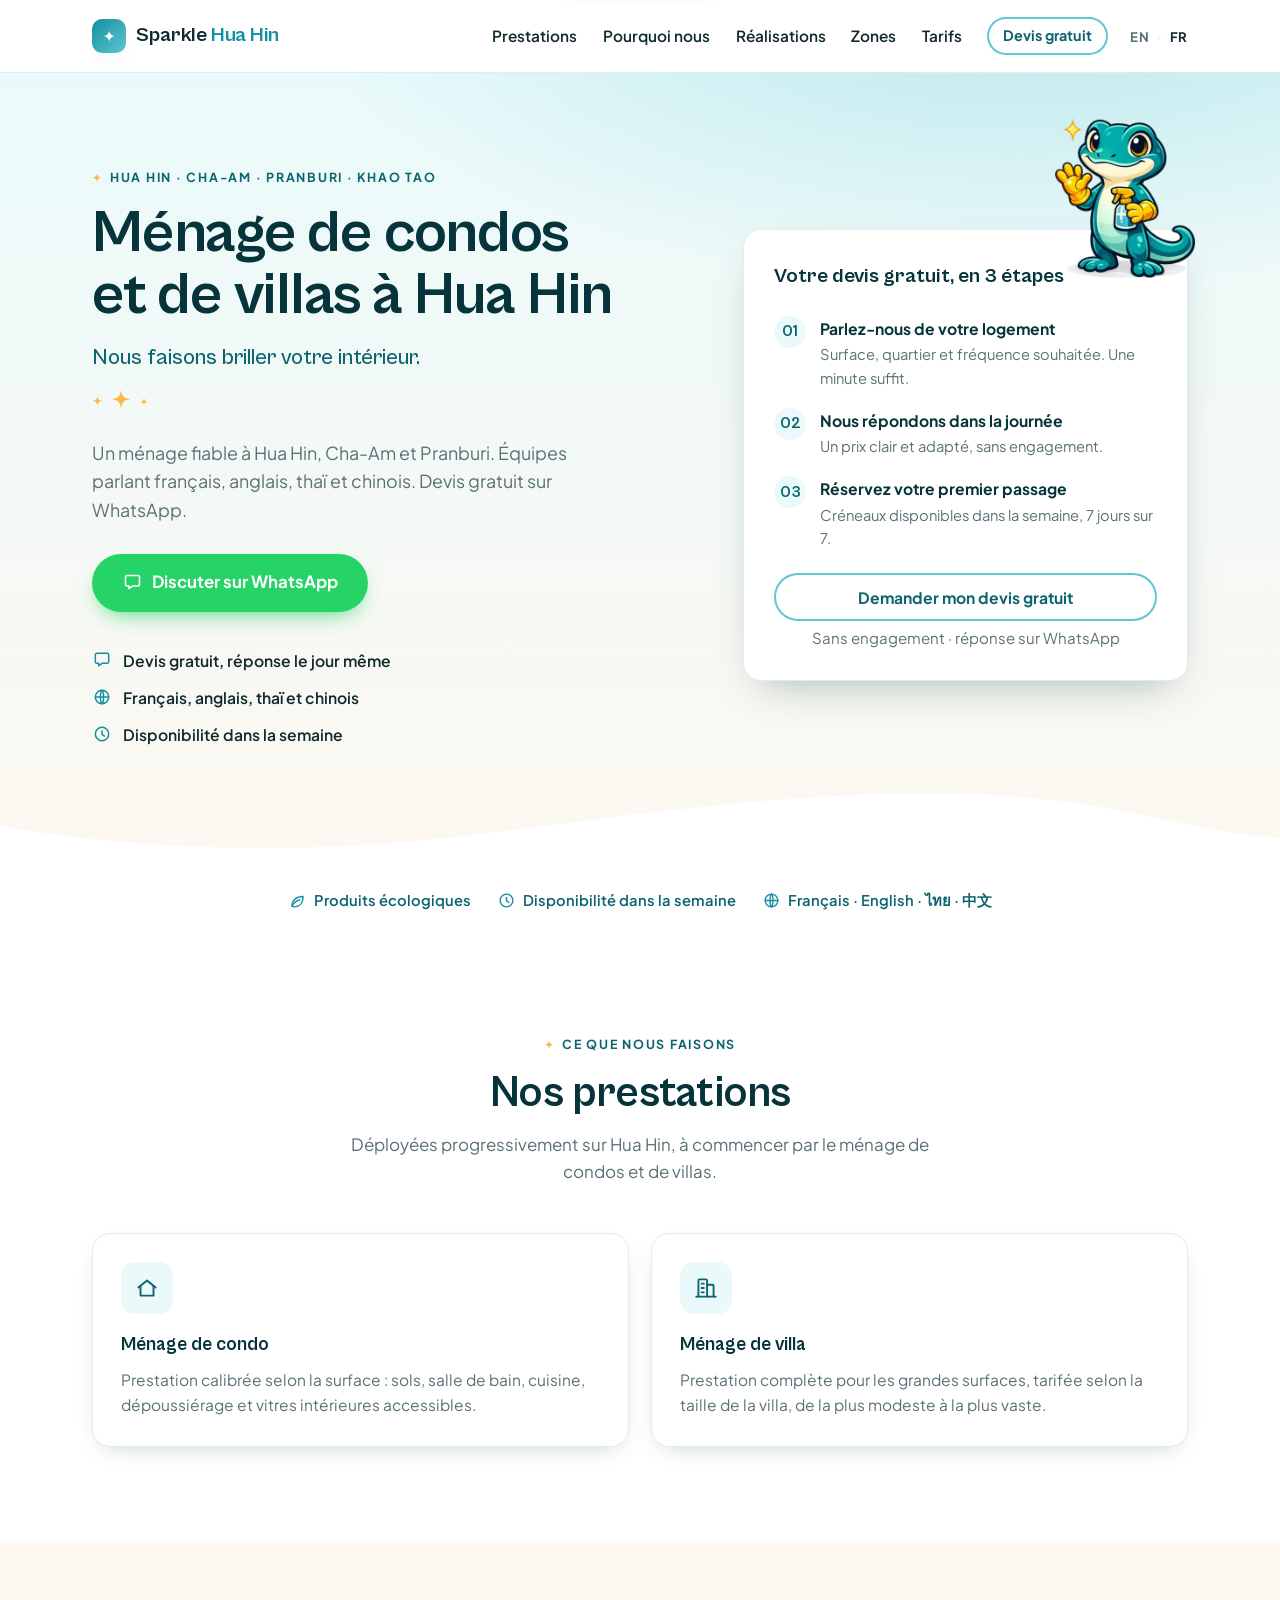
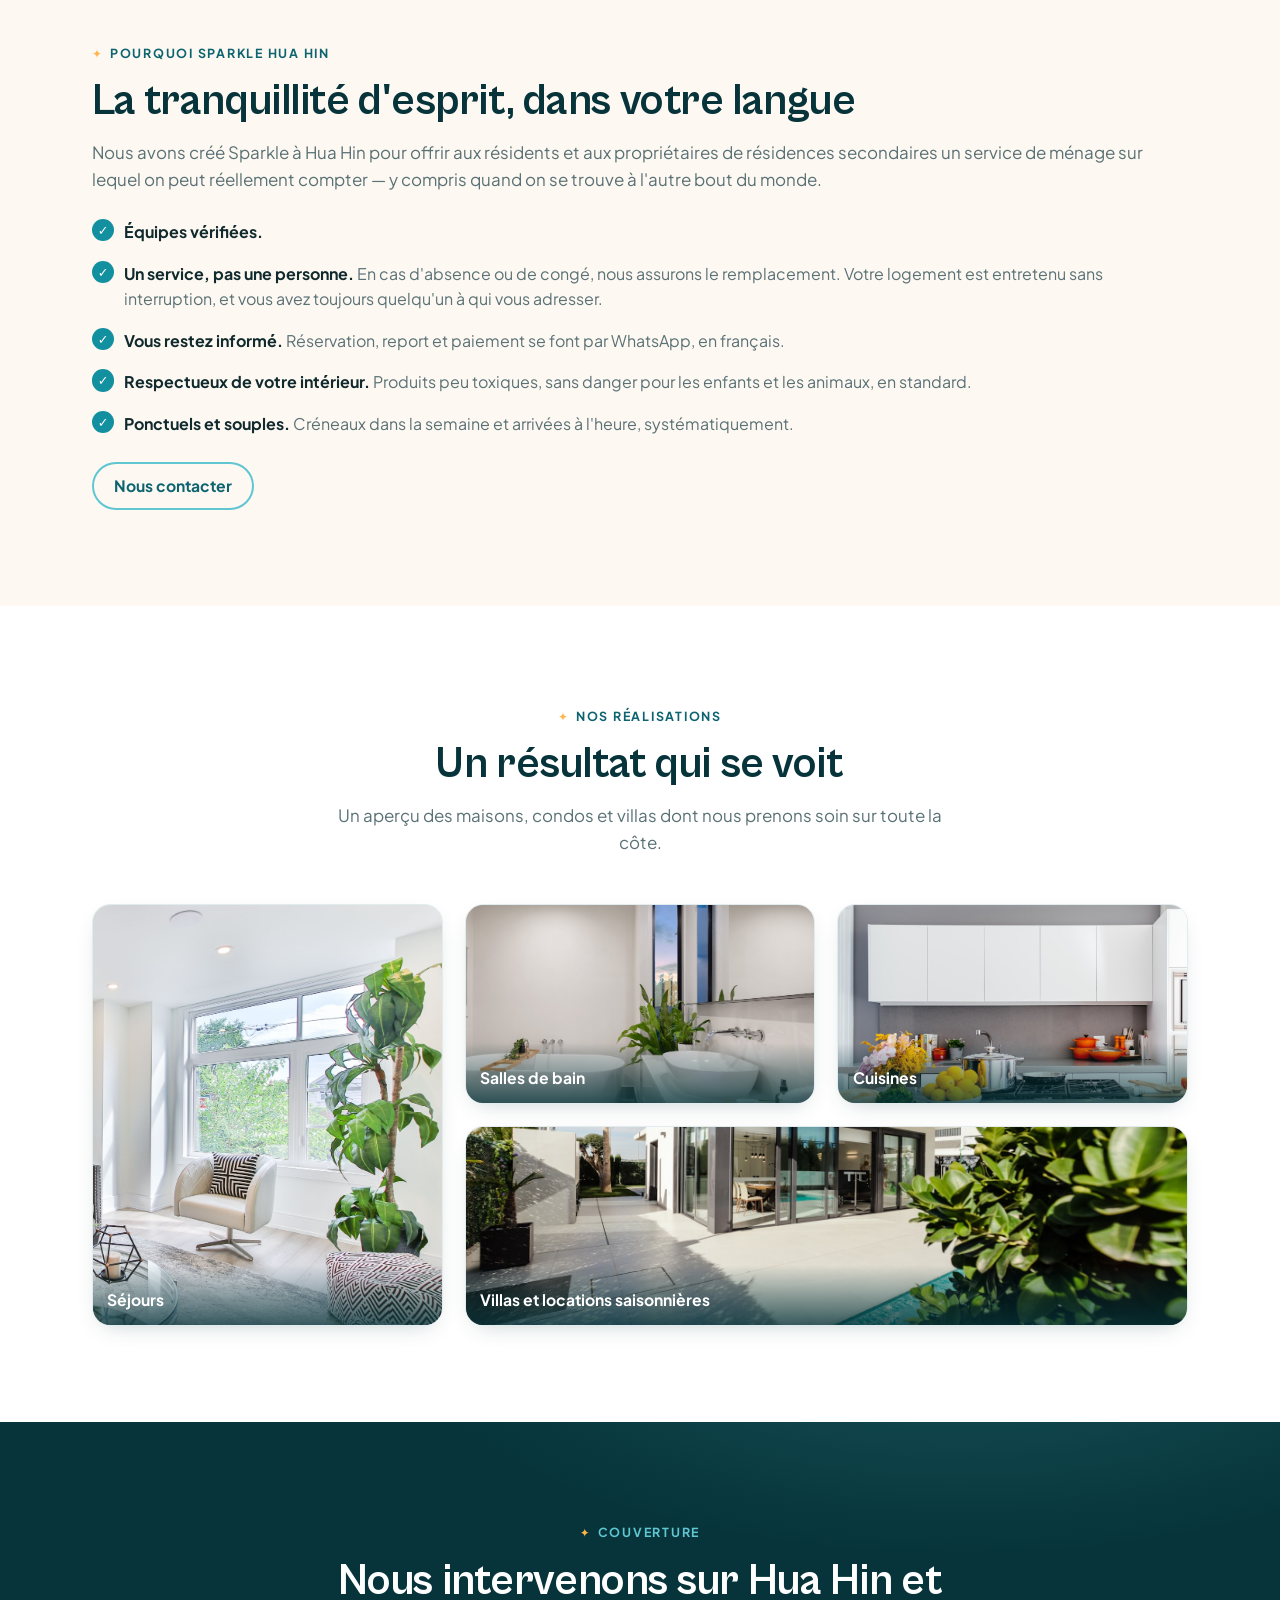
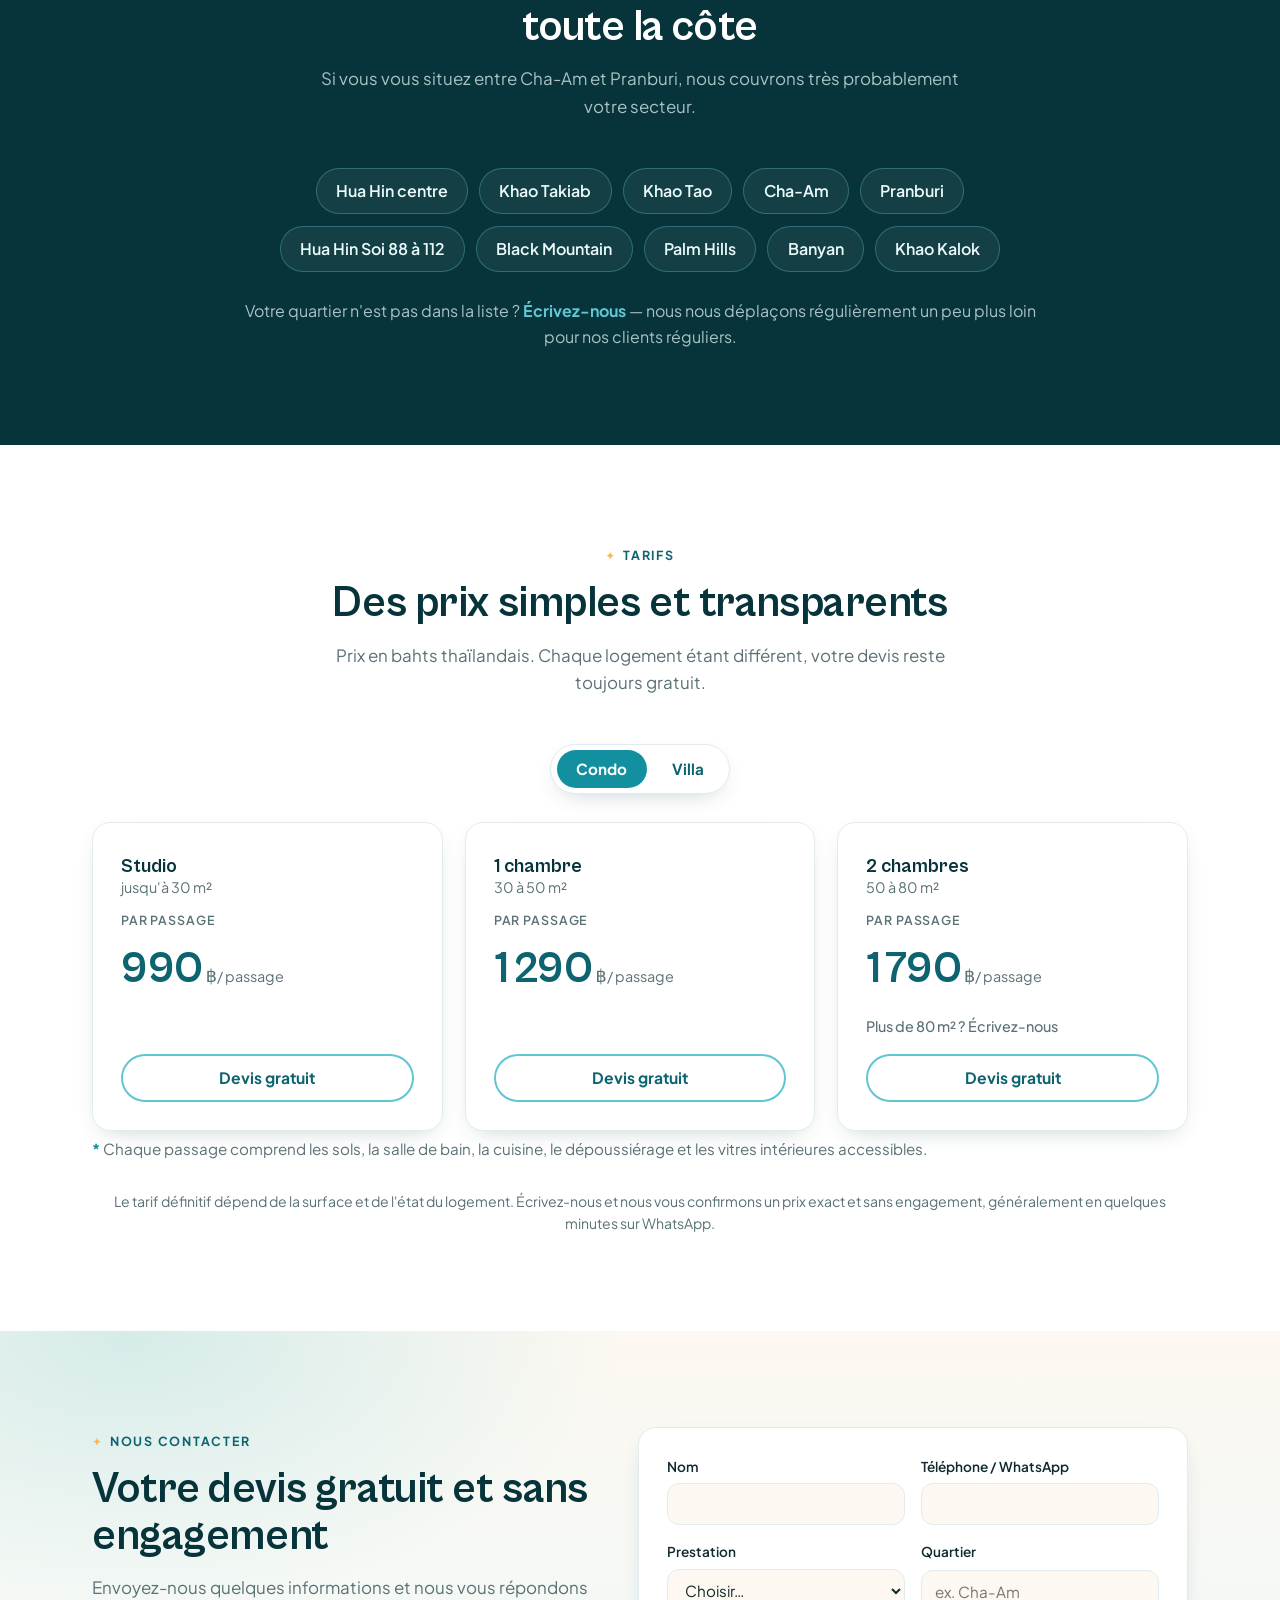
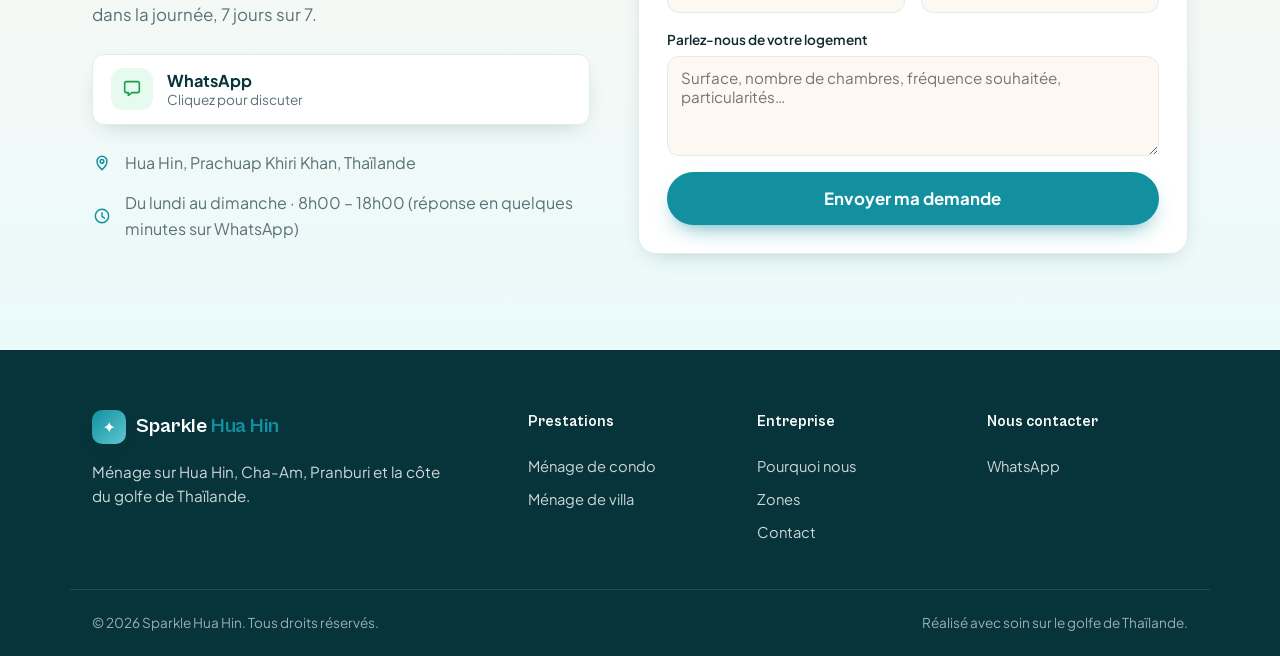
==== fr/index.html @ f8b5cff3 "feat(seo): keyword H1 with the slogan as a subtitle, lighter hero lead H1 becomes "Condo & villa cle" ====
<!DOCTYPE html>
<html lang="fr">
<head>
  <meta charset="UTF-8" />
  <meta name="viewport" content="width=device-width, initial-scale=1.0" />
  <title>Ménage à Hua Hin — Sparkle Hua Hin</title>
  <meta name="description" content="Ménage de condos et villas à Hua Hin, Cha-Am et Pranburi. Équipes vérifiées, interlocuteur francophone. Devis gratuit sur WhatsApp." />
  <link rel="canonical" href="https://sparklehuahin.com/fr/" />
  <link rel="alternate" hreflang="en" href="https://sparklehuahin.com/" />
  <link rel="alternate" hreflang="fr" href="https://sparklehuahin.com/fr/" />
  <link rel="alternate" hreflang="x-default" href="https://sparklehuahin.com/" />
  <meta name="theme-color" content="#0e7c86" />

  <!-- Open Graph — WhatsApp, Facebook, LINE, Messenger -->
  <meta property="og:type" content="website" />
  <meta property="og:site_name" content="Sparkle Hua Hin" />
  <meta property="og:url" content="https://sparklehuahin.com/fr/" />
  <meta property="og:title" content="Ménage à Hua Hin — Sparkle Hua Hin" />
  <meta property="og:description" content="Ménage de condos et villas sur Hua Hin, Cha-Am et Pranburi. Équipes vérifiées, francophones. Devis gratuit sur WhatsApp." />
  <meta property="og:image" content="https://sparklehuahin.com/assets/img/og-sparkle.jpg" />
  <meta property="og:image:width" content="1200" />
  <meta property="og:image:height" content="630" />
  <meta property="og:image:alt" content="Sparkle Hua Hin — ménage de condos et de villas à Hua Hin, Cha-Am et Pranburi" />
  <meta property="og:locale" content="fr_FR" />

  <!-- Twitter / X -->
  <meta name="twitter:card" content="summary_large_image" />
  <meta name="twitter:title" content="Ménage à Hua Hin — Sparkle Hua Hin" />
  <meta name="twitter:description" content="Ménage de condos et villas sur Hua Hin, Cha-Am et Pranburi. Équipes vérifiées, francophones. Devis gratuit sur WhatsApp." />
  <meta name="twitter:image" content="https://sparklehuahin.com/assets/img/og-sparkle.jpg" />
  <meta name="twitter:image:alt" content="Sparkle Hua Hin — ménage de condos et de villas à Hua Hin, Cha-Am et Pranburi" />

  <style>
    /* page-specific helpers (pricing tabs) */
    .rate-rows { list-style: none; display: grid; gap: .55rem; margin: .4rem 0 1.4rem; }
    .price .rate-rows li { display: flex; justify-content: space-between; gap: 1rem; align-items: baseline;
      padding: 0 0 .55rem; border-bottom: 1px dashed var(--line); color: var(--teal-900); font-size: .98rem; }
    .price .rate-rows li::before { content: none; }
    .price .rate-rows li:last-child { border-bottom: 0; padding-bottom: 0; }
    .rate-rows .amt { font-family: var(--font-display); font-weight: 700; color: var(--teal-700); white-space: nowrap; }
    /* equal-height pricing cards (3 across, two rows) */
    #pricing .pricing-grid { align-items: stretch; }
    #pricing .price .btn { margin-top: auto; }
    .price .card-sz { color: var(--muted); font-size: .9rem; margin-top: -.35rem; }
    /* only ever used with .muted-note now that the launch offer is gone */
    .launch-line { color: var(--muted); font-weight: 500; font-size: .9rem; margin: -.6rem 0 1rem; }
    /* pricing tabs */
    .ptab-btns { display: inline-flex; gap: .3rem; padding: .35rem; margin: 0 auto 28px; background: #fff;
      border: 1px solid var(--line); border-radius: 999px; box-shadow: var(--shadow-sm); }
    .ptabs { text-align: center; }
    .ptab-panel { text-align: left; }
    .ptab-btn { border: 0; cursor: pointer; font-family: inherit; font-weight: 700; font-size: .95rem;
      color: var(--teal-700); background: transparent; padding: .6em 1.3em; border-radius: 999px; transition: all .15s; }
    .ptab-btn:hover { color: var(--teal-900); }
    .ptab-btn.is-active { background: var(--teal-500); color: #fff; }
    @media (max-width: 560px) { .ptab-btns { display: flex; width: 100%; } .ptab-btn { flex: 1; padding: .6em .4em; font-size: .85rem; } }
    .group-note { color: var(--muted); font-size: .95rem; margin: 6px 0 0; }
    .group-note a { color: var(--teal-700); font-weight: 600; }
    .group-note .star { color: var(--teal-500); font-weight: 700; }
    .launch-line.muted-note { color: var(--muted); font-weight: 500; }
    .launch-line.muted-note a { color: var(--teal-700); font-weight: 600; }
  </style>
  <!-- Fonts are self-hosted (@font-face in styles.css). Preload the two used
       above the fold so they start before the stylesheet finishes parsing. -->
  <link rel="preload" href="/assets/fonts/jakarta-latin.woff2" as="font" type="font/woff2" crossorigin />
  <link rel="preload" href="/assets/fonts/cabinet-700.woff2" as="font" type="font/woff2" crossorigin />
  <link rel="stylesheet" href="/assets/styles.css" />
  <link rel="icon" type="image/png" sizes="32x32" href="/assets/img/favicon-32.png" />
  <link rel="icon" type="image/png" sizes="180x180" href="/assets/img/favicon.png" />
  <link rel="apple-touch-icon" href="/assets/img/favicon.png" />

  <script type="application/ld+json">
  {
    "@context": "https://schema.org",
    "@type": "WebPage",
    "@id": "https://sparklehuahin.com/fr/#webpage",
    "url": "https://sparklehuahin.com/fr/",
    "inLanguage": "fr",
    "name": "Ménage à Hua Hin — Sparkle Hua Hin",
    "description": "Ménage de condos et villas à Hua Hin, Cha-Am et Pranburi.",
    "primaryImageOfPage": {
      "@type": "ImageObject",
      "url": "https://sparklehuahin.com/assets/img/og-sparkle.jpg"
    },
    "about": { "@id": "https://sparklehuahin.com/#business" }
  }
  </script>
</head>
<body>
  <a class="skip-link" href="#main">Aller au contenu</a>
  <!-- SVG icon sprite -->
  <svg width="0" height="0" style="position:absolute" aria-hidden="true" focusable="false">
    <symbol id="i-home" viewBox="0 0 24 24"><path d="M4 11.5 12 5l8 6.5"/><path d="M6 10v9h12v-9"/></symbol>
    <symbol id="i-sparkle" viewBox="0 0 24 24"><path d="M12 4c.7 4.6 1.7 5.6 6 6.3-4.3.7-5.3 1.7-6 6.3-.7-4.6-1.7-5.6-6-6.3 4.3-.7 5.3-1.7 6-6.3Z"/></symbol>
    <symbol id="i-bed" viewBox="0 0 24 24"><path d="M4 18V9"/><path d="M4 13h13a3 3 0 0 1 3 3v2"/><path d="M4 18h16"/><path d="M8 13v-2a1 1 0 0 1 1-1h3a1 1 0 0 1 1 1v2"/></symbol>
    <symbol id="i-box" viewBox="0 0 24 24"><path d="M3.5 7.5 12 4l8.5 3.5v9L12 20l-8.5-3.5Z"/><path d="m3.5 7.5 8.5 3.6 8.5-3.6"/><path d="M12 11.1V20"/></symbol>
    <symbol id="i-building" viewBox="0 0 24 24"><path d="M5 20V5a1 1 0 0 1 1-1h6a1 1 0 0 1 1 1v15"/><path d="M13 9h5a1 1 0 0 1 1 1v10"/><path d="M3 20h18"/><path d="M8 8h2M8 12h2M8 16h2"/></symbol>
    <symbol id="i-wind" viewBox="0 0 24 24"><path d="M3 8h10a2.5 2.5 0 1 0-2.4-3.2"/><path d="M3 16h13a2.5 2.5 0 1 1-2.4 3.2"/><path d="M3 12h17"/></symbol>
    <symbol id="i-leaf" viewBox="0 0 24 24"><path d="M5 19c0-7 5-12 14-12 0 9-5 13-11 13a4 4 0 0 1-3-1Z"/><path d="M5 19c3-5 6-7 10-8"/></symbol>
    <symbol id="i-clock" viewBox="0 0 24 24"><circle cx="12" cy="12" r="8"/><path d="M12 8v4.5l3 2"/></symbol>
    <symbol id="i-key" viewBox="0 0 24 24"><circle cx="9" cy="9" r="4"/><path d="m11.8 11.8 7.2 7.2"/><path d="m16.4 14.6-1.6 1.6 2 2 1.6-1.6"/></symbol>
    <symbol id="i-globe" viewBox="0 0 24 24"><circle cx="12" cy="12" r="8"/><path d="M4 12h16"/><path d="M12 4c2.5 2.2 2.5 13.8 0 16M12 4c-2.5 2.2-2.5 13.8 0 16"/></symbol>
    <symbol id="i-shield" viewBox="0 0 24 24"><path d="M12 4 5 6.5v5.5c0 4 3 6.8 7 8 4-1.2 7-4 7-8V6.5Z"/><path d="m9 12 2 2 4-4"/></symbol>
    <symbol id="i-chat" viewBox="0 0 24 24"><path d="M20 6a2 2 0 0 0-2-2H6a2 2 0 0 0-2 2v8a2 2 0 0 0 2 2h2v3l4-3h6a2 2 0 0 0 2-2Z"/></symbol>
    <symbol id="i-phone" viewBox="0 0 24 24"><path d="M6 4h2.5l1.3 4-1.8 1.4a10 10 0 0 0 4.6 4.6l1.4-1.8 4 1.3V16a2 2 0 0 1-2 2A13 13 0 0 1 4 6a2 2 0 0 1 2-2Z"/></symbol>
    <symbol id="i-mail" viewBox="0 0 24 24"><rect x="3.5" y="5.5" width="17" height="13" rx="2"/><path d="m4 7 8 5.5L20 7"/></symbol>
    <symbol id="i-pin" viewBox="0 0 24 24"><path d="M12 20s-6-5-6-10a6 6 0 0 1 12 0c0 5-6 10-6 10Z"/><circle cx="12" cy="10" r="2.2"/></symbol>
    <symbol id="i-spark-solid" viewBox="0 0 24 24"><path d="M12 0c1 7.5 3.5 10 11 11-7.5 1-10 3.5-11 11-1-7.5-3.5-10-11-11 7.5-1 10-3.5 11-11Z"/></symbol>
  </svg>

  <!-- Header -->
  <header class="site-header" id="top">
    <div class="container nav">
      <a href="#top" class="brand">
        <span class="brand-mark">✦</span>
        <span class="brand-text">Sparkle<span class="brand-accent"> Hua Hin</span></span>
      </a>
      <nav class="nav-links" id="primary-nav" aria-label="Principale">
        <a href="#services">Prestations</a>
        <a href="#why">Pourquoi nous</a>
        <a href="#gallery">Réalisations</a>
        <a href="#areas">Zones</a>
        <a href="#pricing">Tarifs</a>
        <!-- <a href="#reviews">Avis</a> --><!-- reviews section held back -->
        <a href="#contact" class="btn btn-sm btn-ghost">Devis gratuit</a>
      </nav>
      <div class="lang-switch">
        <a href="/" hreflang="en" lang="en">EN</a>
        <span class="sep" aria-hidden="true">·</span>
        <a href="/fr/" hreflang="fr" lang="fr" aria-current="page">FR</a>
      </div>
      <button class="nav-toggle" type="button" aria-label="Ouvrir le menu" aria-expanded="false" aria-controls="primary-nav">
        <span></span><span></span><span></span>
      </button>
    </div>
  </header>

  <main id="main">
  <!-- Hero -->
  <section class="hero">
    <div class="container hero-inner">
      <div class="hero-copy">
        <p class="eyebrow">Hua Hin · Cha-Am · Pranburi · Khao Tao</p>
        <h1>
          <span class="line"><span>Ménage de condos</span></span>
          <span class="line"><span>et de villas à Hua Hin</span></span>
        </h1>
        <p class="hero-slogan">Nous faisons briller votre intérieur.</p>
        <span class="title-spark" aria-hidden="true">
          <svg class="spark-row" viewBox="0 0 92 24">
            <use href="#i-spark-solid" x="0" y="7" width="11" height="11" />
            <use href="#i-spark-solid" x="19" y="1" width="20" height="20" />
            <use href="#i-spark-solid" x="48" y="9" width="8" height="8" />
          </svg>
        </span>
        <p class="lead">
          Un ménage fiable à Hua Hin, Cha-Am et Pranburi. Équipes parlant
          français, anglais, thaï et chinois. Devis gratuit sur WhatsApp.
        </p>
        <div class="hero-actions">
          <a href="https://wa.me/66943325162?text=Bonjour%20Sparkle%20Hua%20Hin%2C%20je%20souhaiterais%20un%20devis%20pour%20du%20m%C3%A9nage." class="btn btn-lg btn-wa" target="_blank" rel="noopener">
            <svg class="ico" aria-hidden="true"><use href="#i-chat" /></svg> Discuter sur WhatsApp
          </a>
        </div>
        <ul class="hero-trust">
          <li><svg class="ico" aria-hidden="true"><use href="#i-chat" /></svg> Devis gratuit, réponse le jour même</li>
          <li><svg class="ico" aria-hidden="true"><use href="#i-globe" /></svg> Français, anglais, thaï et chinois</li>
          <li><svg class="ico" aria-hidden="true"><use href="#i-clock" /></svg> Disponibilité dans la semaine</li>
        </ul>
      </div>
      <aside class="hero-card">
        <img class="hero-mascot" src="/assets/img/mascot.webp" width="320" height="366" alt="" aria-hidden="true" />
        <div class="hero-card-inner">
          <h3>Votre devis gratuit, en 3 étapes</h3>
          <ol class="quote-steps">
            <li>
              <span class="step-num">01</span>
              <span class="step-txt"><strong>Parlez-nous de votre logement</strong>Surface, quartier et fréquence souhaitée. Une minute suffit.</span>
            </li>
            <li>
              <span class="step-num">02</span>
              <span class="step-txt"><strong>Nous répondons dans la journée</strong>Un prix clair et adapté, sans engagement.</span>
            </li>
            <li>
              <span class="step-num">03</span>
              <span class="step-txt"><strong>Réservez votre premier passage</strong>Créneaux disponibles dans la semaine, 7 jours sur 7.</span>
            </li>
          </ol>
          <a href="#contact" class="btn btn-block btn-ghost">Demander mon devis gratuit</a>
          <p class="hero-card-note">Sans engagement · réponse sur WhatsApp</p>
        </div>
      </aside>
    </div>
    <div class="hero-wave" aria-hidden="true">
      <svg viewBox="0 0 1440 90" preserveAspectRatio="none"><path d="M0 48c180 28 360 28 540 8s360-44 540-40 240 36 360 44v30H0Z" /></svg>
    </div>
  </section>

  <!-- Trusted by / badges -->
  <section class="badges">
    <div class="container badges-row">
      <span><svg class="ico" aria-hidden="true"><use href="#i-leaf" /></svg> Produits écologiques</span>
      <span><svg class="ico" aria-hidden="true"><use href="#i-clock" /></svg> Disponibilité dans la semaine</span>
      <!-- Conciergerie masquée (10/2026) : on ne promeut que le ménage pour l'instant. À remettre tel quel.
<span><svg class="ico" aria-hidden="true"><use href="#i-key" /></svg> Service de garde de clés</span>
-->
      <span><svg class="ico" aria-hidden="true"><use href="#i-globe" /></svg> Français · English · ไทย · 中文</span>
    </div>
  </section>

  <!-- Services -->
  <section class="section" id="services">
    <div class="container">
      <div class="section-head">
        <p class="eyebrow">Ce que nous faisons</p>
        <h2>Nos prestations</h2>
        <p class="section-sub">Déployées progressivement sur Hua Hin, à commencer par le ménage de condos et de villas.</p>
      </div>
      <div class="grid services-grid">
        <article class="card service">
          <div class="service-ico"><svg class="ico" aria-hidden="true"><use href="#i-home" /></svg></div>
          <h3>Ménage de condo</h3>
          <p>Prestation calibrée selon la surface : sols, salle de bain, cuisine, dépoussiérage et vitres intérieures accessibles.</p>
        </article>
        <article class="card service">
          <div class="service-ico"><svg class="ico" aria-hidden="true"><use href="#i-building" /></svg></div>
          <h3>Ménage de villa</h3>
          <p>Prestation complète pour les grandes surfaces, tarifée selon la taille de la villa, de la plus modeste à la plus vaste.</p>
        </article>
        <!-- Conciergerie masquée (10/2026) : on ne promeut que le ménage pour l'instant. À remettre tel quel.
<article class="card service">
          <div class="service-ico"><svg class="ico" aria-hidden="true"><use href="#i-shield" /></svg></div>
          <h3>Inspection de bien</h3>
          <p>Une visite ponctuelle avec rapport photo, relevés d'eau et d'électricité et vérification de l'état général.</p>
        </article>
        <article class="card service">
          <div class="service-ico"><svg class="ico" aria-hidden="true"><use href="#i-key" /></svg></div>
          <h3>Gardiennage à distance</h3>
          <p>Des passages réguliers pendant votre absence : rapport photo, vérification générale et signalement immédiat de tout problème.</p>
        </article>
        <article class="card service">
          <div class="service-ico"><svg class="ico" aria-hidden="true"><use href="#i-bed" /></svg></div>
          <h3>Support Airbnb</h3>
          <p>Gestion fiable des arrivées et des départs de vos voyageurs, avec rapport photo sur demande.</p>
        </article>
-->
      </div>
    </div>
  </section>

  <!-- Why us -->
  <section class="section section-alt" id="why">
    <div class="container why-inner">
      <div class="why-copy">
        <p class="eyebrow">Pourquoi Sparkle Hua Hin</p>
        <h2>La tranquillité d'esprit, dans votre langue</h2>
        <p class="section-sub">Nous avons créé Sparkle à Hua Hin pour offrir aux résidents et aux propriétaires de résidences secondaires un service de ménage sur lequel on peut réellement compter — y compris quand on se trouve à l'autre bout du monde.</p>
        <ul class="check-list">
          <li><strong>Équipes vérifiées.</strong></li>
          <li><strong>Un service, pas une personne.</strong> En cas d'absence ou de congé, nous assurons le remplacement. Votre logement est entretenu sans interruption, et vous avez toujours quelqu'un à qui vous adresser.</li>
          <li><strong>Vous restez informé.</strong> Réservation, report et paiement se font par WhatsApp, en français.</li>
          <!-- Conciergerie masquée (10/2026) : on ne promeut que le ménage pour l'instant. À remettre tel quel.
<li><strong>Vos clés en confiance.</strong> Conservation sécurisée des clés pour les propriétaires absents et les locations.</li>
-->
          <li><strong>Respectueux de votre intérieur.</strong> Produits peu toxiques, sans danger pour les enfants et les animaux, en standard.</li>
          <li><strong>Ponctuels et souples.</strong> Créneaux dans la semaine et arrivées à l'heure, systématiquement.</li>
        </ul>
        <a href="#contact" class="btn btn-ghost">Nous contacter</a>
      </div>
    </div>
  </section>

  <!-- Gallery -->
  <section class="section" id="gallery">
    <div class="container">
      <div class="section-head">
        <p class="eyebrow">Nos réalisations</p>
        <h2>Un résultat qui se voit</h2>
        <p class="section-sub">Un aperçu des maisons, condos et villas dont nous prenons soin sur toute la côte.</p>
      </div>
      <div class="grid gallery-grid">
        <figure class="gallery-item gallery-tall">
          <img src="/assets/img/living.jpg" width="900" height="1200" alt="Séjour lumineux et impeccable nettoyé par Sparkle Hua Hin" loading="lazy" />
          <figcaption>Séjours</figcaption>
        </figure>
        <figure class="gallery-item">
          <img src="/assets/img/bathroom.jpg" width="900" height="700" alt="Salle de bain parfaitement propre" loading="lazy" />
          <figcaption>Salles de bain</figcaption>
        </figure>
        <figure class="gallery-item">
          <img src="/assets/img/kitchen.jpg" width="900" height="700" alt="Cuisine propre et rangée" loading="lazy" />
          <figcaption>Cuisines</figcaption>
        </figure>
        <figure class="gallery-item gallery-wide">
          <img src="/assets/img/villa.jpg" width="1600" height="800" alt="Villa avec piscine en bord de mer entretenue par Sparkle Hua Hin" loading="lazy" />
          <figcaption>Villas et locations saisonnières</figcaption>
        </figure>
      </div>
    </div>
  </section>

  <!-- Areas -->
  <section class="section section-dark" id="areas" data-dark-ground>
    <div class="container">
      <div class="section-head">
        <p class="eyebrow">Couverture</p>
        <h2>Nous intervenons sur Hua Hin et toute la côte</h2>
        <p class="section-sub">Si vous vous situez entre Cha-Am et Pranburi, nous couvrons très probablement votre secteur.</p>
      </div>
      <div class="areas-wrap">
        <ul class="areas-list">
          <li>Hua Hin centre</li>
          <li>Khao Takiab</li>
          <li>Khao Tao</li>
          <li>Cha-Am</li>
          <li>Pranburi</li>
          <li>Hua Hin Soi 88 à 112</li>
          <li>Black Mountain</li>
          <li>Palm Hills</li>
          <li>Banyan</li>
          <li>Khao Kalok</li>
        </ul>
        <p class="areas-note">Votre quartier n'est pas dans la liste ? <a href="#contact">Écrivez-nous</a> — nous nous déplaçons régulièrement un peu plus loin pour nos clients réguliers.</p>
      </div>
    </div>
  </section>

  <!-- Pricing -->
  <section class="section" id="pricing">
    <div class="container">
      <div class="section-head">
        <p class="eyebrow">Tarifs</p>
        <h2>Des prix simples et transparents</h2>
        <p class="section-sub">Prix en bahts thaïlandais. Chaque logement étant différent, votre devis reste toujours gratuit.</p>
      </div>

      <div class="ptabs">
        <div class="ptab-btns" role="tablist" aria-label="Catégories de tarifs">
          <button class="ptab-btn is-active" type="button" data-ptab="condo" role="tab"
                  id="ptab-condo" aria-controls="ppanel-condo" aria-selected="true" tabindex="0">Condo</button>
          <button class="ptab-btn" type="button" data-ptab="villa" role="tab"
                  id="ptab-villa" aria-controls="ppanel-villa" aria-selected="false" tabindex="-1">Villa</button>
          <!-- Conciergerie masquée (10/2026) : on ne promeut que le ménage pour l'instant. À remettre tel quel.
<button class="ptab-btn" type="button" data-ptab="mgmt" role="tab"
                  id="ptab-mgmt" aria-controls="ppanel-mgmt" aria-selected="false" tabindex="-1">Gestion de bien</button>
-->
        </div>

        <!-- Condo -->
        <div class="ptab-panel is-active" data-ppanel="condo" role="tabpanel"
             id="ppanel-condo" aria-labelledby="ptab-condo">
          <div class="grid pricing-grid">
            <article class="card price">
              <h3>Studio</h3>
              <p class="card-sz">jusqu'à 30 m²</p>
              <p class="price-tag"><span class="price-from">Par passage</span><span>990</span>&nbsp;฿<small>/ passage</small></p>
              <a href="#contact" class="btn btn-block btn-ghost">Devis gratuit</a>
            </article>
            <article class="card price">
              <h3>1 chambre</h3>
              <p class="card-sz">30 à 50 m²</p>
              <p class="price-tag"><span class="price-from">Par passage</span><span>1&#8239;290</span>&nbsp;฿<small>/ passage</small></p>
              <a href="#contact" class="btn btn-block btn-ghost">Devis gratuit</a>
            </article>
            <article class="card price">
              <h3>2 chambres</h3>
              <p class="card-sz">50 à 80 m²</p>
              <p class="price-tag"><span class="price-from">Par passage</span><span>1&#8239;790</span>&nbsp;฿<small>/ passage</small></p>
              <p class="launch-line muted-note">Plus de 80 m² ? Écrivez-nous</p>
              <a href="#contact" class="btn btn-block btn-ghost">Devis gratuit</a>
            </article>
          </div>
          <p class="group-note"><span class="star">*</span> Chaque passage comprend les sols, la salle de bain, la cuisine, le dépoussiérage et les vitres intérieures accessibles.</p>
        </div>

        <!-- Villa -->
        <div class="ptab-panel" data-ppanel="villa" role="tabpanel" hidden
             id="ppanel-villa" aria-labelledby="ptab-villa">
          <div class="grid pricing-grid">
            <article class="card price">
              <h3>Petite villa</h3>
              <p class="card-sz">jusqu'à 100 m²</p>
              <p class="price-tag"><span class="price-from">Par passage</span><span>2&#8239;500</span>&nbsp;฿<small>/ passage</small></p>
              <a href="#contact" class="btn btn-block btn-ghost">Devis gratuit</a>
            </article>
            <article class="card price">
              <h3>Villa moyenne</h3>
              <p class="card-sz">100 à 200 m²</p>
              <p class="price-tag"><span class="price-from">Par passage</span><span>3&#8239;500</span>&nbsp;฿<small>/ passage</small></p>
              <a href="#contact" class="btn btn-block btn-ghost">Devis gratuit</a>
            </article>
            <article class="card price">
              <h3>Grande villa</h3>
              <p class="card-sz">200 à 300 m²</p>
              <p class="price-tag"><span class="price-from">Par passage</span><span>4&#8239;500</span>&nbsp;฿<small>/ passage</small></p>
              <p class="launch-line muted-note">Villa d'exception ? Écrivez-nous</p>
              <a href="#contact" class="btn btn-block btn-ghost">Devis gratuit</a>
            </article>
          </div>
        </div>

        <!-- Property management -->
        <!-- Conciergerie masquée (10/2026) : on ne promeut que le ménage pour l'instant. À remettre tel quel.
<div class="ptab-panel" data-ppanel="mgmt" role="tabpanel" hidden
             id="ppanel-mgmt" aria-labelledby="ptab-mgmt">
          <div class="grid pricing-grid">
            <article class="card price">
              <h3>Inspection de bien</h3>
              <p class="price-tag"><span class="price-from">Forfait</span><span>500</span>&nbsp;฿<small>/ visite</small></p>
              <ul>
                <li>Une visite + rapport photo</li>
                <li>Relevés d'eau et d'électricité</li>
                <li>Vérification de l'état général</li>
              </ul>
              <a href="#contact" class="btn btn-block btn-ghost">Devis gratuit</a>
            </article>
            <article class="card price">
              <h3>Gardiennage à distance</h3>
              <p class="price-tag"><span class="price-from">À partir de</span><span>1&#8239;000</span>&nbsp;฿<small>/ mois</small></p>
              <ul class="rate-rows">
                <li><span>1 visite / mois</span><span class="amt">1&#8239;000&nbsp;฿</span></li>
                <li><span>2 visites / mois</span><span class="amt">1&#8239;500&nbsp;฿</span></li>
                <li><span>4 visites / mois</span><span class="amt">2&#8239;500&nbsp;฿</span></li>
              </ul>
              <a href="#contact" class="btn btn-block btn-ghost">Devis gratuit</a>
            </article>
            <article class="card price">
              <h3>Support Airbnb</h3>
              <p class="price-tag"><span class="price-from">À partir de</span><span>500</span>&nbsp;฿<small>/ accueil-départ</small></p>
              <ul class="rate-rows">
                <li><span>Arrivée / départ</span><span class="amt">500&nbsp;฿</span></li>
                <li><span>Avec photos</span><span class="amt">700&nbsp;฿</span></li>
              </ul>
              <a href="#contact" class="btn btn-block btn-ghost">Devis gratuit</a>
            </article>
          </div>
        </div>
-->
      </div>

      <p class="price-foot">Le tarif définitif dépend de la surface et de l'état du logement. Écrivez-nous et nous vous confirmons un prix exact et sans engagement, généralement en quelques minutes sur WhatsApp.</p>
    </div>
  </section>

  <!-- Reviews section held back in full — heading and nav links included. The
       three quotes were written, not collected, and a heading over an empty
       band reads as a bug. It comes back when the quotes are real; better
       still, on Google Business Profile, where a review is dated and
       verifiable by anyone. -->
  <!--
  <section class="section section-alt" id="reviews">
    <div class="container">
      <div class="section-head">
        <p class="eyebrow">Avis</p>
        <h2>Ce que disent nos clients</h2>
        <p class="section-sub">Résidents, retraités et propriétaires de locations sur toute la côte.</p>
      </div>
      <div class="grid reviews-grid">
        <figure class="card review">
          <div class="stars" aria-label="5 étoiles sur 5">★★★★★</div>
          <blockquote>« Ils s'occupent de notre villa pendant les six mois que nous passons au Royaume-Uni. Toujours impeccable, toujours à l'heure. Une vraie tranquillité d'esprit. »</blockquote>
          <figcaption><strong>David et Sue M.</strong> — Propriétaires d'une villa, Pranburi</figcaption>
        </figure>
        <figure class="card review">
          <div class="stars" aria-label="5 étoiles sur 5">★★★★★</div>
          <blockquote>« Mes voyageurs Airbnb me disent sans arrêt à quel point le logement est propre. L'équipe de rotation ne m'a jamais fait défaut, même sur des réservations de dernière minute. »</blockquote>
          <figcaption><strong>Niran S.</strong> — Hôte de location, Khao Takiab</figcaption>
        </figure>
        <figure class="card review">
          <div class="stars" aria-label="5 étoiles sur 5">★★★★★</div>
          <blockquote>« J'ai fait faire un grand ménage avant de quitter mon condo et j'ai récupéré l'intégralité de ma caution. Professionnels, agréables, et ils parlent parfaitement français. »</blockquote>
          <figcaption><strong>Marie L.</strong> — Locataire de condo, Hua Hin centre</figcaption>
        </figure>
      </div>
    </div>
  </section>
  -->


  <!-- Contact / CTA -->
  <section class="section section-cta" id="contact">
    <div class="container contact-inner">
      <div class="contact-copy">
        <p class="eyebrow">Nous contacter</p>
        <h2>Votre devis gratuit et sans engagement</h2>
        <p class="section-sub">Envoyez-nous quelques informations et nous vous répondons dans la journée, 7 jours sur 7.</p>
        <div class="contact-quick">
          <a class="quick-btn quick-wa" href="https://wa.me/66943325162?text=Bonjour%20Sparkle%20Hua%20Hin%2C%20je%20souhaiterais%20un%20devis%20pour%20du%20m%C3%A9nage." target="_blank" rel="noopener">
            <span class="quick-ico"><svg class="ico" aria-hidden="true"><use href="#i-chat" /></svg></span>
            <span class="quick-txt"><strong>WhatsApp</strong><small>Cliquez pour discuter</small></span>
          </a>
          <!-- LINE contact hidden for now
          <a class="quick-btn quick-line" href="https://line.me/R/ti/p/@sparklehuahin" target="_blank" rel="noopener">
            <span class="quick-ico"><svg class="ico" aria-hidden="true"><use href="#i-chat" /></svg></span>
            <span class="quick-txt"><strong>LINE</strong><small>@sparklehuahin</small></span>
          </a>
          -->
          <!-- Phone contact hidden for now (10/2026) : on privilégie WhatsApp et le formulaire. À remettre tel quel.
          <a class="quick-btn quick-call" href="tel:+66943325162">
            <span class="quick-ico"><svg class="ico" aria-hidden="true"><use href="#i-phone" /></svg></span>
            <span class="quick-txt"><strong>Nous appeler</strong><small>+66 94 332 5162</small></span>
          </a>
          -->
        </div>
        <ul class="contact-list">
          <!-- Email contact hidden for now
          <li><svg class="ico" aria-hidden="true"><use href="#i-mail" /></svg> <a href="mailto:hello@sparklehuahin.com">hello@sparklehuahin.com</a></li>
          -->
          <li><svg class="ico" aria-hidden="true"><use href="#i-pin" /></svg> Hua Hin, Prachuap Khiri Khan, Thaïlande</li>
          <li><svg class="ico" aria-hidden="true"><use href="#i-clock" /></svg> Du lundi au dimanche · 8h00 – 18h00 (réponse en quelques minutes sur WhatsApp)</li>
        </ul>
      </div>
      <form class="contact-form card" id="quote-form" data-contact-form>
        <div aria-hidden="true" style="position:absolute;left:-9999px;top:auto;width:1px;height:1px;overflow:hidden;">
          <label>Ne pas remplir <input type="text" name="website" tabindex="-1" autocomplete="off" /></label>
        </div>
        <div class="form-row">
          <label><span>Nom</span><input type="text" name="name" autocomplete="name" required /></label>
          <label><span>Téléphone / WhatsApp</span><input type="tel" name="contact" autocomplete="tel" inputmode="tel" required /></label>
        </div>
        <div class="form-row">
          <label><span>Prestation</span>
            <select name="service" required>
              <option value="">Choisir…</option>
              <option value="Condo cleaning">Ménage de condo</option>
              <option value="Villa cleaning">Ménage de villa</option>
              <!-- Conciergerie masquée (10/2026) : on ne promeut que le ménage pour l'instant. À remettre tel quel.
<option value="Property inspection">Inspection de bien</option>
              <option value="House watching">Gardiennage à distance</option>
              <option value="Airbnb support">Support Airbnb</option>
--><option value="Other / not sure">Autre / je ne sais pas encore</option>
            </select>
          </label>
          <label><span>Quartier</span><input type="text" name="area" autocomplete="address-level2" placeholder="ex. Cha-Am" required /></label>
        </div>
        <label><span>Parlez-nous de votre logement</span>
          <textarea name="message" rows="4" placeholder="Surface, nombre de chambres, fréquence souhaitée, particularités…"></textarea>
        </label>
        <button type="submit" class="btn btn-lg btn-block">Envoyer ma demande</button>
        <p class="form-note" data-form-note hidden>Merci ! Votre demande a bien été envoyée — nous vous répondons rapidement sur WhatsApp.</p>
      </form>
    </div>
  </section>

  </main>

  <!-- Footer -->
  <footer class="site-footer" data-dark-ground>
    <div class="container footer-inner">
      <div class="footer-brand">
        <a href="#top" class="brand">
          <span class="brand-mark">✦</span>
          <span class="brand-text">Sparkle<span class="brand-accent"> Hua Hin</span></span>
        </a>
        <p>Ménage sur Hua Hin, Cha-Am, Pranburi et la côte du golfe de Thaïlande.</p>
      </div>
      <div class="footer-cols">
        <div>
          <h4>Prestations</h4>
          <a href="#services">Ménage de condo</a>
          <a href="#services">Ménage de villa</a>
          <!-- Conciergerie masquée (10/2026) : on ne promeut que le ménage pour l'instant. À remettre tel quel.
<a href="#services">Inspection de bien</a>
          <a href="#services">Gardiennage à distance</a>
          <a href="#services">Support Airbnb</a>
-->
        </div>
        <div>
          <h4>Entreprise</h4>
          <a href="#why">Pourquoi nous</a>
          <a href="#areas">Zones</a>
          <!-- <a href="#reviews">Avis</a> --><!-- reviews section held back -->
          <a href="#contact">Contact</a>
        </div>
        <div>
          <h4>Nous contacter</h4>
          <a href="https://wa.me/66943325162?text=Bonjour%20Sparkle%20Hua%20Hin%2C%20je%20souhaiterais%20un%20devis%20pour%20du%20m%C3%A9nage." target="_blank" rel="noopener">WhatsApp</a>
          <!-- Email contact hidden for now
          <a href="mailto:hello@sparklehuahin.com">hello@sparklehuahin.com</a>
          -->
          <!-- LINE contact hidden for now
          <a href="#contact">LINE @sparklehuahin</a>
          -->
        </div>
      </div>
    </div>
    <div class="container footer-bottom">
      <p>© <span data-year>2026</span> Sparkle Hua Hin. Tous droits réservés.</p>
      <p>Réalisé avec soin sur le golfe de Thaïlande.</p>
    </div>
  </footer>

  <!-- Floating contact widget -->
  <div class="float-contact" data-float>
    <div class="float-menu" data-float-menu>
      <a class="float-item float-wa" href="https://wa.me/66943325162?text=Bonjour%20Sparkle%20Hua%20Hin%2C%20je%20souhaiterais%20un%20devis%20pour%20du%20m%C3%A9nage." target="_blank" rel="noopener">
        <svg class="ico" aria-hidden="true"><use href="#i-chat" /></svg> WhatsApp
      </a>
      <!-- LINE contact hidden for now
      <a class="float-item float-line" href="https://line.me/R/ti/p/@sparklehuahin" target="_blank" rel="noopener">
        <svg class="ico" aria-hidden="true"><use href="#i-chat" /></svg> LINE
      </a>
      -->
      <!-- Phone contact hidden for now (10/2026) : on privilégie WhatsApp et le formulaire. À remettre tel quel.
      <a class="float-item float-call" href="tel:+66943325162">
        <svg class="ico" aria-hidden="true"><use href="#i-phone" /></svg> Nous appeler
      </a>
      -->
    </div>
    <button class="float-toggle" data-float-toggle aria-expanded="false" aria-label="Nous contacter">
      <span class="float-toggle-open"><svg class="ico" aria-hidden="true"><use href="#i-chat" /></svg> Contact</span>
      <span class="float-toggle-close">✕ Fermer</span>
    </button>
  </div>

  <script src="/assets/script.js"></script>
  <script>
    // Pricing tabs — ARIA tabs pattern with roving tabindex.
    // Only the selected tab is in the tab order; arrows move between tabs,
    // so a keyboard user reaches the panels in three keystrokes, not eight.
    (function () {
      var tabs = Array.prototype.slice.call(document.querySelectorAll('.ptab-btn'));
      var panels = Array.prototype.slice.call(document.querySelectorAll('.ptab-panel'));
      if (!tabs.length) return;

      function select(tab, moveFocus) {
        tabs.forEach(function (t) {
          var on = t === tab;
          t.classList.toggle('is-active', on);
          t.setAttribute('aria-selected', on ? 'true' : 'false');
          t.tabIndex = on ? 0 : -1;
        });
        panels.forEach(function (p) {
          var on = p.dataset.ppanel === tab.dataset.ptab;
          p.hidden = !on;
          p.classList.toggle('is-active', on);
        });
        if (moveFocus) tab.focus();
      }

      tabs.forEach(function (tab) {
        tab.addEventListener('click', function () { select(tab, false); });
      });

      document.querySelector('.ptab-btns').addEventListener('keydown', function (e) {
        var i = tabs.indexOf(document.activeElement);
        if (i < 0) return;
        var next =
          e.key === 'ArrowRight' ? (i + 1) % tabs.length :
          e.key === 'ArrowLeft'  ? (i - 1 + tabs.length) % tabs.length :
          e.key === 'Home'       ? 0 :
          e.key === 'End'        ? tabs.length - 1 : -1;
        if (next < 0) return;
        e.preventDefault();
        select(tabs[next], true);
      });
    })();
  </script>
</body>
</html>
---- assets/styles.css ----
/* ===== Sparkle Hua Hin — styles ===== */

/* Self-hosted fonts — no third-party request, no external point of failure.
   Plus Jakarta Sans (SIL OFL) is variable: one file covers 200-800.
   Cabinet Grotesk (Fontshare, ITF FFL) ships as three static weights. */
@font-face {
  font-family: 'Plus Jakarta Sans';
  src: url('fonts/jakarta-latin.woff2') format('woff2');
  font-weight: 200 800;
  font-style: normal;
  font-display: swap;
}
@font-face {
  font-family: 'Cabinet Grotesk';
  src: url('fonts/cabinet-500.woff2') format('woff2');
  font-weight: 500;
  font-style: normal;
  font-display: swap;
}
@font-face {
  font-family: 'Cabinet Grotesk';
  src: url('fonts/cabinet-700.woff2') format('woff2');
  font-weight: 700;
  font-style: normal;
  font-display: swap;
}
/* No 800 weight: the display font is only ever set at 500, 600 and 700, and 600
   resolves to the 700 file. The old Fontshare request asked for 800 unused. */

:root {
  --teal-900: #06343a;
  --teal-700: #0d6470;
  --teal-500: #12909f;
  --teal-300: #5fc6d2;
  --teal-50:  #eafafb;
  --sand:     #fdf8f1;
  --sun:      #ffb547;
  --ink:      #102a2e;
  --muted:    #5a7176;
  --line:     #e2ecee;
  --white:    #ffffff;
  --radius:   18px;
  --radius-sm:12px;
  --shadow:   0 18px 40px -18px rgba(6, 52, 58, 0.35);
  --shadow-sm:0 8px 24px -12px rgba(6, 52, 58, 0.3);
  --maxw:     1140px;
  --font:     'Plus Jakarta Sans', system-ui, -apple-system, 'Segoe UI', sans-serif;
  --font-display: 'Cabinet Grotesk', 'Plus Jakarta Sans', system-ui, sans-serif;
}

* { box-sizing: border-box; margin: 0; padding: 0; }
html { scroll-behavior: smooth; }
body {
  font-family: var(--font);
  color: var(--ink);
  background: var(--white);
  line-height: 1.6;
  -webkit-font-smoothing: antialiased;
}
/* height: auto keeps the ratio when max-width shrinks an img that now carries
   width/height attributes — without it they would squash on narrow screens */
img { max-width: 100%; height: auto; display: block; }
a { color: inherit; text-decoration: none; }

.container { width: 100%; max-width: var(--maxw); margin: 0 auto; padding: 0 22px; }

/* Headings carry the display face */
h1, h2, h3, h4 { font-family: var(--font-display); font-weight: 600; }

/* ===== Icons ===== */
.ico {
  width: 1.25em; height: 1.25em; flex: none;
  fill: none; stroke: currentColor; stroke-width: 1.75;
  stroke-linecap: round; stroke-linejoin: round;
  display: inline-block; vertical-align: -.18em;
}

/* Keyboard focus — applied site-wide */
:focus-visible { outline: 3px solid var(--teal-500); outline-offset: 2px; border-radius: 6px; }
a:focus-visible, .btn:focus-visible, button:focus-visible { outline-offset: 3px; }

/* ===== Buttons ===== */
.btn {
  display: inline-flex; align-items: center; justify-content: center; gap: .5em;
  background: var(--teal-500); color: #fff; font-weight: 700; font-family: inherit;
  font-size: .98rem; border: 0; cursor: pointer;
  padding: .72em 1.4em; border-radius: 999px;
  transition: transform .15s ease, box-shadow .15s ease, background .15s ease;
  box-shadow: 0 10px 22px -10px rgba(18, 144, 159, .8);
}
.btn:hover { background: var(--teal-700); transform: translateY(-2px); }
.btn-lg { padding: .95em 1.8em; font-size: 1.05rem; }
.btn-sm { padding: .55em 1.1em; font-size: .9rem; }
.btn-block { width: 100%; }
.btn-ghost {
  background: transparent; color: var(--teal-700);
  box-shadow: inset 0 0 0 2px var(--teal-300);
}
.btn-ghost:hover { background: var(--teal-50); color: var(--teal-900); }

/* ===== Header ===== */
/* Skip link — off-screen until focused. z-index above the sticky header (50),
   which would otherwise cover it when it slides down. */
.skip-link {
  position: fixed; left: 50%; top: 0; z-index: 100;
  transform: translate(-50%, -130%);
  background: var(--teal-700); color: #fff; font-weight: 700; font-size: .95rem;
  padding: .75em 1.5em; border-radius: 0 0 12px 12px; box-shadow: var(--shadow-sm);
  transition: transform .18s ease;
}
.skip-link:focus { transform: translate(-50%, 0); }

.site-header {
  position: sticky; top: 0; z-index: 50;
  background: rgba(255, 255, 255, .85);
  backdrop-filter: blur(12px);
  border-bottom: 1px solid var(--line);
}
.nav { display: flex; align-items: center; justify-content: space-between; height: 72px; }
.brand { display: flex; align-items: center; gap: .5em; font-size: 1.3rem; letter-spacing: -.01em; }
.brand-text { font-family: var(--font-display); font-weight: 600; }
.brand-mark {
  display: grid; place-items: center; width: 34px; height: 34px;
  background: linear-gradient(135deg, var(--teal-500), var(--teal-300));
  color: #fff; border-radius: 10px; font-size: 1rem;
  box-shadow: var(--shadow-sm);
}
.brand-accent { color: var(--teal-500); }
.nav-links { display: flex; align-items: center; gap: 1.6rem; }
/* :not(.btn) — otherwise this rule outweighs .btn and .btn-sm, and the header
   CTA renders with ink-coloured text at the wrong size and weight */
.nav-links a:not(.btn) { font-weight: 600; color: var(--ink); font-size: .96rem; transition: color .15s; }
.nav-links a:not(.btn):hover { color: var(--teal-500); }
/* Language switch — a sibling of .nav-links, not a child: on mobile the links
   collapse into a fixed overlay, and the switch has to stay in the bar. The
   auto margin keeps the brand left and the rest right, as before. */
.nav-links { margin-left: auto; }
.lang-switch { display: flex; align-items: center; gap: .45rem; margin-left: 1.4rem; font-size: .82rem; font-weight: 700; letter-spacing: .05em; }
.lang-switch a { color: var(--muted); transition: color .15s; }
.lang-switch a:hover { color: var(--teal-500); }
.lang-switch a[aria-current="page"] { color: var(--ink); }
.lang-switch .sep { color: var(--line); }
.nav-toggle { display: none; flex-direction: column; gap: 5px; background: none; border: 0; cursor: pointer; padding: 8px; }
.nav-toggle span { width: 24px; height: 2.5px; background: var(--ink); border-radius: 2px; transition: .25s; }

/* ===== Hero ===== */
.hero {
  position: relative;
  background:
    radial-gradient(1200px 500px at 80% -10%, rgba(95, 198, 210, .35), transparent 60%),
    linear-gradient(180deg, var(--teal-50), var(--sand));
  padding: clamp(48px, 7vw, 96px) 0 120px;
  overflow: hidden;
}
.hero-inner { display: grid; grid-template-columns: 1.15fr .85fr; gap: 48px; align-items: center; }
.eyebrow {
  display: inline-flex; align-items: center; gap: .5em;
  text-transform: uppercase; letter-spacing: .14em; font-size: .78rem; font-weight: 700;
  color: var(--teal-700); margin-bottom: .9rem;
}
.eyebrow::before {
  content: "✦"; color: var(--sun); font-size: .95em; line-height: 1;
}
.section-head .eyebrow { justify-content: center; }
.hero h1 {
  font-family: var(--font-display);
  font-size: clamp(2.4rem, 5.2vw, 3.8rem); line-height: 1.02; letter-spacing: -.02em;
  font-weight: 600; color: var(--teal-900);
}
.hero-slogan { margin-top: .9rem; font-family: var(--font-display); font-size: clamp(1.15rem, 2vw, 1.4rem); font-weight: 500; color: var(--teal-700, var(--teal-900)); }
.title-spark { display: block; margin-top: .8rem; }
.spark-row { width: 92px; height: 24px; color: var(--sun); fill: currentColor; }
.lead { margin-top: 1.2rem; font-size: 1.12rem; color: var(--muted); max-width: 38ch; }
.hero-actions { display: flex; flex-wrap: wrap; gap: .9rem; margin-top: 1.8rem; }
.hero-trust {
  list-style: none; display: grid; gap: .75rem; margin-top: 2.2rem;
  color: var(--ink); font-size: .98rem; font-weight: 600;
}
.hero-trust li { display: flex; align-items: center; gap: .7em; }
.hero-trust .ico { width: 20px; height: 20px; color: var(--teal-500); }

.hero-card {
  position: relative;
  background: #fff; border-radius: var(--radius); box-shadow: var(--shadow);
  padding: 6px; border: 1px solid var(--line);
}
.hero-mascot {
  position: absolute; top: 0; right: -8px; width: 140px; height: auto;
  transform: translateY(-70%); pointer-events: none;
}
@media (max-width: 920px) {
  .hero-mascot { width: 105px; right: 6px; transform: translateY(-62%); }
}
.hero-card-inner { padding: 24px; }
.hero-card h3 { font-size: 1.3rem; color: var(--teal-900); }
.hero-card p { color: var(--muted); font-size: .94rem; margin-top: .3rem; }
.quote-steps { list-style: none; display: grid; gap: 1.1rem; margin: 1.4rem 0; }
.quote-steps li { display: flex; align-items: flex-start; gap: .9rem; }
.step-num {
  flex: none; font-family: var(--font-display); font-weight: 600; font-size: 1rem;
  width: 2rem; height: 2rem; display: grid; place-items: center;
  color: var(--teal-700); background: var(--teal-50); border-radius: 999px;
}
.step-txt { display: grid; gap: .15rem; font-size: .92rem; color: var(--muted); }
.step-txt strong { color: var(--teal-900); font-size: .98rem; font-weight: 700; }
.hero-card-note { margin-top: .9rem; text-align: center; font-size: .85rem; color: var(--muted); }

/* Forms */
label { display: grid; gap: .35rem; font-size: .85rem; font-weight: 600; color: var(--ink); }
input, select, textarea {
  font-family: inherit; font-size: .95rem; color: var(--ink);
  padding: .7em .85em; border: 1.5px solid var(--line); border-radius: var(--radius-sm);
  background: var(--sand); transition: border .15s, box-shadow .15s; width: 100%;
}
input:focus, select:focus, textarea:focus {
  outline: none; border-color: var(--teal-300);
  box-shadow: 0 0 0 4px rgba(95, 198, 210, .25); background: #fff;
}
textarea { resize: vertical; }

.hero-wave {
  position: absolute; left: 0; right: 0; bottom: -1px; height: 90px; line-height: 0;
}
.hero-wave svg { width: 100%; height: 100%; display: block; fill: var(--white); }

/* ===== Badges ===== */
.badges { background: var(--white); padding: 22px 0; }
.badges-row {
  display: flex; flex-wrap: wrap; justify-content: center; gap: .8rem 1.6rem;
  color: var(--teal-700); font-weight: 600; font-size: .92rem;
}
.badges-row span { display: inline-flex; align-items: center; gap: .5em; white-space: nowrap; }
.badges-row .ico { width: 19px; height: 19px; color: var(--teal-500); }
/* Below the one-line threshold, cap the width so it wraps to balanced rows
   instead of dropping a single badge onto its own line. */
@media (max-width: 1160px) {
  .badges-row { max-width: 680px; margin-left: auto; margin-right: auto; }
}

/* ===== Sections ===== */
.section { padding: clamp(56px, 8vw, 96px) 0; }
.section-alt { background: var(--sand); }

/* One dark band, once. The page alternates white and sand seven times; a single
   full-bleed dark section is the only tonal break, and it is deliberately not
   repeated — seven variations would be noise, not rhythm. Move the class to
   another section to move the accent; nothing here is section-specific. */
.section-dark {
  background:
    radial-gradient(900px 400px at 75% -20%, rgba(95, 198, 210, .22), transparent 65%),
    var(--teal-900);
  color: var(--teal-50);
}
/* .section-dark .section-head h2, not .section-dark h2 — the latter ties with
   .section-head h2 on specificity and loses on source order, leaving the
   heading dark teal on a dark teal ground. */
.section-dark .section-head h2 { color: #fff; }
.section-dark .eyebrow { color: var(--teal-300); }
.section-dark .section-sub { color: rgba(234, 250, 251, .72); }
.section-dark .areas-list li {
  background: rgba(255, 255, 255, .06);
  border-color: rgba(95, 198, 210, .35);
  color: var(--teal-50);
  box-shadow: none;
}
.section-dark .areas-list li:hover {
  background: rgba(255, 255, 255, .12);
  border-color: var(--teal-300);
  color: #fff;
}
.section-dark .areas-note { color: rgba(234, 250, 251, .72); }
.section-dark .areas-note a { color: var(--teal-300); }
.section-head { max-width: 640px; margin: 0 auto 3rem; text-align: center; }
.section-head h2, .why-copy h2, .contact-copy h2 {
  font-size: clamp(1.9rem, 3.6vw, 2.7rem); letter-spacing: -.01em; color: var(--teal-900);
  line-height: 1.08; font-weight: 600;
}
.section-sub { margin-top: .9rem; color: var(--muted); font-size: 1.06rem; }

.grid { display: grid; gap: 22px; }
.card {
  background: #fff; border: 1px solid var(--line); border-radius: var(--radius);
  padding: 28px; box-shadow: var(--shadow-sm);
}

/* Services */
/* Two cards while only condo and villa cleaning are promoted: they share the full container width like the other sections.
   Back to repeat(3, 1fr) when the hidden services return. */
.services-grid { grid-template-columns: repeat(2, 1fr); }
.service { transition: transform .18s ease, box-shadow .18s ease; }
.service:hover { transform: translateY(-5px); box-shadow: var(--shadow); }
.service-ico {
  width: 52px; height: 52px; display: grid; place-items: center;
  background: var(--teal-50); border-radius: 14px; margin-bottom: 1rem;
  color: var(--teal-700);
}
.service-ico .ico { width: 26px; height: 26px; }
.service h3 { font-size: 1.18rem; color: var(--teal-900); }
.service p { color: var(--muted); margin-top: .5rem; font-size: .97rem; }

/* Why */
/* One column: the stats block that filled the right-hand side was removed —
   its numbers were invented. A single-column section is honest; inventing
   new content to fill the grid is how those numbers appeared in the first
   place. Restore the two columns when there is something real to put there. */
.why-inner { display: grid; grid-template-columns: 1fr; gap: 56px; align-items: center; }
.check-list { list-style: none; margin: 1.6rem 0; display: grid; gap: 1rem; }
.check-list li { position: relative; padding-left: 2rem; color: var(--muted); }
.check-list li::before {
  content: "✓"; position: absolute; left: 0; top: 0;
  width: 1.4rem; height: 1.4rem; display: grid; place-items: center;
  background: var(--teal-500); color: #fff; border-radius: 50%; font-size: .8rem; font-weight: 800;
}
.check-list strong { color: var(--ink); }
.why-stats { display: grid; grid-template-columns: 1fr 1fr; gap: 18px; }
.stat {
  background: linear-gradient(160deg, var(--teal-700), var(--teal-900));
  color: #fff; border-radius: var(--radius); padding: 26px; box-shadow: var(--shadow-sm);
}
.stat-num { display: block; font-family: var(--font-display); font-size: 2.3rem; font-weight: 600; letter-spacing: -.01em; }
.stat-label { color: rgba(255, 255, 255, .8); font-size: .92rem; }

/* Areas */
.areas-wrap { max-width: 820px; margin: 0 auto; text-align: center; }
.areas-list {
  list-style: none; display: flex; flex-wrap: wrap; justify-content: center; gap: .7rem;
}
.areas-list li {
  background: #fff; border: 1.5px solid var(--line); border-radius: 999px;
  padding: .6em 1.2em; font-weight: 600; color: var(--teal-700);
  box-shadow: var(--shadow-sm); transition: .15s;
}
.areas-list li:hover { border-color: var(--teal-300); color: var(--teal-900); transform: translateY(-2px); }
.areas-note { margin-top: 1.6rem; color: var(--muted); }
.areas-note a { color: var(--teal-500); font-weight: 700; }

/* Pricing */
.pricing-grid { grid-template-columns: repeat(3, 1fr); align-items: start; }
.price { position: relative; display: flex; flex-direction: column; }
.price h3 { font-size: 1.2rem; color: var(--teal-900); }
.price-tag { font-size: 1.1rem; color: var(--muted); margin: .7rem 0 1.2rem; }
.price-tag span { font-family: var(--font-display); font-size: 2.8rem; font-weight: 600; color: var(--teal-700); letter-spacing: -.01em; }
.price-tag .price-from {
  display: block; font-family: var(--font); font-size: .78rem; font-weight: 600;
  text-transform: uppercase; letter-spacing: .07em; color: var(--muted);
  margin-bottom: .2rem;
}
.price-tag small { font-size: .9rem; }
.price ul { list-style: none; display: grid; gap: .65rem; margin-bottom: 1.6rem; }
.price ul li { padding-left: 1.6rem; position: relative; color: var(--muted); font-size: .96rem; }
.price ul li::before { content: "✦"; position: absolute; left: 0; color: var(--teal-300); }
.price .btn { margin-top: auto; }
.price-foot { text-align: center; color: var(--muted); font-size: .88rem; margin-top: 1.8rem; }

/* Gallery */
.gallery-grid {
  grid-template-columns: repeat(3, 1fr);
  grid-auto-rows: 200px;
}
.gallery-item {
  position: relative; overflow: hidden; border-radius: var(--radius);
  box-shadow: var(--shadow-sm); border: 1px solid var(--line);
}
.gallery-item img { width: 100%; height: 100%; object-fit: cover; transition: transform .4s ease; }
.gallery-item:hover img { transform: scale(1.06); }
.gallery-item figcaption {
  position: absolute; left: 0; right: 0; bottom: 0;
  background: linear-gradient(transparent, rgba(6, 52, 58, .78));
  color: #fff; font-weight: 700; font-size: .98rem;
  padding: 1.4rem .9rem .8rem;
}
.gallery-tall { grid-row: span 2; }
.gallery-wide { grid-column: span 2; }

/* Reviews */
.reviews-grid { grid-template-columns: repeat(3, 1fr); }
.review { display: flex; flex-direction: column; gap: 1rem; }
.stars { color: var(--sun); font-size: 1.1rem; letter-spacing: .1em; }
.review blockquote {
  font-family: var(--font-display); font-weight: 500;
  font-size: 1.18rem; color: var(--teal-900); line-height: 1.4; letter-spacing: -.01em;
}
.review figcaption { color: var(--muted); font-size: .9rem; margin-top: auto; }
.review figcaption strong { color: var(--teal-900); }

/* Contact / CTA */
.section-cta {
  background:
    radial-gradient(900px 500px at 10% 0%, rgba(95, 198, 210, .25), transparent 55%),
    linear-gradient(180deg, var(--sand), var(--teal-50));
}
.contact-inner { display: grid; grid-template-columns: .95fr 1.05fr; gap: 48px; align-items: start; }
.contact-list { list-style: none; margin-top: 1.6rem; display: grid; gap: .9rem; }
.contact-list li { display: flex; align-items: center; gap: .8rem; color: var(--muted); }
.contact-list .ico { width: 20px; height: 20px; color: var(--teal-500); }
.contact-list a { color: var(--teal-700); font-weight: 600; }
.contact-form { display: grid; gap: 1rem; scroll-margin-top: 88px; }
.form-row { display: grid; grid-template-columns: 1fr 1fr; gap: 1rem; }
.form-note {
  background: var(--teal-50); border: 1px solid var(--teal-300); color: var(--teal-900);
  padding: .8em 1em; border-radius: var(--radius-sm); font-size: .92rem; font-weight: 600;
}

/* ===== Footer ===== */
.site-footer { background: var(--teal-900); color: rgba(255, 255, 255, .8); padding: 60px 0 0; }
.footer-inner { display: grid; grid-template-columns: 1.2fr 2fr; gap: 40px; padding-bottom: 40px; }
.footer-brand .brand { color: #fff; }
.footer-brand p { margin-top: 1rem; max-width: 32ch; font-size: .95rem; }
.footer-cols { display: grid; grid-template-columns: repeat(3, 1fr); gap: 28px; }
.footer-cols h4 { color: #fff; font-size: .95rem; margin-bottom: 1rem; }
.footer-cols a { display: block; padding: .3rem 0; font-size: .92rem; transition: color .15s; }
.footer-cols a:hover { color: var(--teal-300); }
.footer-bottom {
  display: flex; justify-content: space-between; gap: 1rem; flex-wrap: wrap;
  border-top: 1px solid rgba(255, 255, 255, .12); padding: 22px;
  font-size: .85rem; color: rgba(255, 255, 255, .6);
}

/* WhatsApp / contact button variants */
.btn-wa { background: #25d366; box-shadow: 0 10px 22px -10px rgba(37, 211, 102, .9); }
.btn-wa:hover { background: #1fb855; }

/* Contact section quick buttons */
.contact-quick { display: grid; gap: .8rem; margin-top: 1.6rem; }
.quick-btn {
  display: flex; align-items: center; gap: .9rem;
  background: #fff; border: 1.5px solid var(--line); border-radius: var(--radius-sm);
  padding: .85em 1.1em; box-shadow: var(--shadow-sm);
  transition: transform .15s ease, border-color .15s ease;
}
.quick-btn:hover { transform: translateY(-2px); }
.quick-ico {
  width: 42px; height: 42px; flex: none; display: grid; place-items: center;
  border-radius: 12px; background: var(--teal-50); color: var(--teal-700);
}
.quick-ico .ico { width: 22px; height: 22px; }
.quick-txt { display: grid; line-height: 1.25; }
.quick-txt strong { color: var(--teal-900); font-size: 1.02rem; }
.quick-txt small { color: var(--muted); font-size: .85rem; }
.quick-wa:hover { border-color: #25d366; }
.quick-wa .quick-ico { background: #e7faef; color: #1a9e4b; }
.quick-line:hover { border-color: #06c755; }
.quick-line .quick-ico { background: #e7faef; color: #06c755; }
.quick-call:hover { border-color: var(--teal-300); }

/* Floating contact widget */
.float-contact {
  position: fixed; right: 18px; bottom: 18px; z-index: 60; display: grid; justify-items: end; gap: .6rem;
  opacity: 0; visibility: hidden; transform: translateY(16px);
  transition: opacity .25s ease, transform .25s ease, visibility .25s ease;
}
.float-contact.is-visible { opacity: 1; visibility: visible; transform: none; }
.float-menu {
  display: grid; gap: .5rem; justify-items: end;
  opacity: 0; transform: translateY(12px) scale(.96); pointer-events: none;
  transition: opacity .2s ease, transform .2s ease;
}
.float-contact.open .float-menu { opacity: 1; transform: none; pointer-events: auto; }
.float-item {
  display: inline-flex; align-items: center; gap: .55em; font-weight: 700; font-size: .92rem;
  background: #fff; color: var(--teal-900); padding: .6em 1em; border-radius: 999px;
  box-shadow: var(--shadow); border: 1px solid var(--line);
}
.float-item:hover { transform: translateY(-2px); }
.float-item .ico { width: 18px; height: 18px; }
.float-wa:hover { border-color: #25d366; }
.float-wa .ico { color: #1a9e4b; }
.float-line:hover { border-color: #06c755; }
.float-line .ico { color: #06c755; }
.float-call .ico { color: var(--teal-700); }
.float-toggle-open { display: inline-flex; align-items: center; gap: .45em; }
.float-toggle .ico { width: 18px; height: 18px; }
/* Quiet on purpose. This is a utility control that duplicates CTAs already on
   the page; it used to be the only solid --sun fill on the site, which gave the
   loudest colour to the least important action. --sun is now reserved for the
   ✦ brand mark and never used as a fill. */
/* Same white family as the .float-item pills it opens, and no solid fill — the
   page keeps exactly two of those. What it needed was a defined edge: the old
   --line border sat at 1.2:1 on white, which is no edge at all. teal-500 gives
   3.81:1; teal-300 would match .btn-ghost but only reaches 2.0:1, too soft for
   an element that floats over whatever section happens to be behind it. */
.float-toggle {
  background: #fff; color: var(--teal-700); font-weight: 700; font-family: inherit;
  border: 2px solid var(--teal-500); cursor: pointer; padding: .8em 1.25em; border-radius: 999px;
  box-shadow: var(--shadow); font-size: .95rem;
  transition: transform .15s ease, background .28s ease, color .28s ease, border-color .28s ease;
}
.float-toggle:hover { transform: translateY(-3px); color: var(--teal-900); border-color: var(--teal-700); }

/* Tones flip while the widget sits over a .section-dark band. Same outlined
   pill: the fill matches the ground and the ring does the defining, exactly as
   it does on light. teal-300 ring reaches 6.73:1 there and white text 13.46:1,
   both stronger than the light-ground pairing. */
.float-contact.on-dark .float-toggle {
  background: var(--teal-900);
  color: #fff;
  border-color: var(--teal-300);
}
.float-contact.on-dark .float-toggle:hover {
  color: #fff;
  border-color: var(--teal-50);
}
@media (prefers-reduced-motion: reduce) {
  .float-toggle { transition: none; }
}
.float-toggle-close { display: none; }
.float-contact.open .float-toggle-open { display: none; }
.float-contact.open .float-toggle-close { display: inline; }

/* ===== Responsive ===== */
@media (max-width: 920px) {
  .hero-inner { grid-template-columns: 1fr; }
  .hero-card { max-width: 440px; }
  .why-inner, .contact-inner { grid-template-columns: 1fr; gap: 36px; }
  .services-grid, .pricing-grid, .reviews-grid { grid-template-columns: 1fr 1fr; }
  .gallery-grid { grid-template-columns: 1fr 1fr; }
  .gallery-tall { grid-row: span 1; }
  .gallery-wide { grid-column: span 1; }
}
@media (max-width: 720px) {
  /* visibility, not just transform: a menu moved off-screen stays focusable and
     stays in the accessibility tree, so keyboard users would tab through seven
     invisible links while aria-expanded said the menu was closed. visibility
     transitions discretely, so the slide-out animation still plays. */
  .nav-links {
    position: fixed; inset: 72px 0 auto 0; flex-direction: column; align-items: stretch;
    background: #fff; border-bottom: 1px solid var(--line); padding: 16px 22px; gap: .4rem;
    transform: translateY(-130%); visibility: hidden;
    transition: transform .25s ease, visibility .25s ease; box-shadow: var(--shadow);
  }
  .nav-links.open { transform: translateY(0); visibility: visible; }
  .nav-links a { padding: .7rem .2rem; }
  .nav-links .btn { margin-top: .4rem; }
  .nav-toggle { display: flex; }
  .services-grid, .pricing-grid, .reviews-grid, .why-stats, .form-row { grid-template-columns: 1fr; }
  .gallery-grid { grid-template-columns: 1fr 1fr; grid-auto-rows: 150px; }
  .gallery-wide { grid-column: span 1; }
  .footer-inner { grid-template-columns: 1fr; }
  .footer-cols { grid-template-columns: 1fr 1fr; }
}

/* ===== Hero entrance ===== */
.hero h1 .line { display: block; overflow: hidden; padding-bottom: .12em; margin-bottom: -.12em; }
.hero h1 .line > span { display: block; }

@media (prefers-reduced-motion: no-preference) {
  .hero .eyebrow,
  .hero-slogan,
  .hero .lead,
  .hero-actions,
  .hero-trust li,
  .title-spark,
  .hero-card { opacity: 0; }
  .hero h1 .line > span { transform: translateY(115%); }

  .hero .eyebrow { animation: heroRise .7s cubic-bezier(.22,.7,.2,1) .08s forwards; }
  .hero h1 .line:nth-child(1) > span { animation: lineUp .85s cubic-bezier(.2,.8,.2,1) .18s forwards; }
  .hero h1 .line:nth-child(2) > span { animation: lineUp .85s cubic-bezier(.2,.8,.2,1) .30s forwards; }
  .title-spark { animation: sparkPop .7s cubic-bezier(.2,.8,.3,1.35) .66s forwards; }
  .hero-slogan { animation: heroRise .7s cubic-bezier(.22,.7,.2,1) .40s forwards; }
  .hero .lead { animation: heroRise .7s cubic-bezier(.22,.7,.2,1) .46s forwards; }
  .hero-actions { animation: heroRise .7s cubic-bezier(.22,.7,.2,1) .58s forwards; }
  .hero-trust li:nth-child(1) { animation: heroRise .6s cubic-bezier(.22,.7,.2,1) .70s forwards; }
  .hero-trust li:nth-child(2) { animation: heroRise .6s cubic-bezier(.22,.7,.2,1) .78s forwards; }
  .hero-trust li:nth-child(3) { animation: heroRise .6s cubic-bezier(.22,.7,.2,1) .86s forwards; }
  .hero-card { animation: heroCardRise .9s cubic-bezier(.2,.7,.2,1) .40s forwards; }
}

@keyframes heroRise { from { opacity: 0; transform: translateY(18px); } to { opacity: 1; transform: none; } }
@keyframes heroCardRise { from { opacity: 0; transform: translateY(26px) scale(.985); } to { opacity: 1; transform: none; } }
@keyframes lineUp { from { transform: translateY(115%); } to { transform: translateY(0); } }
@keyframes sparkPop {
  0%   { opacity: 0; transform: translateY(8px) scale(.5) rotate(-14deg); }
  65%  { opacity: 1; transform: translateY(0) scale(1.12) rotate(4deg); }
  100% { opacity: 1; transform: none; }
}

/* Reveal on scroll */
.reveal { opacity: 0; transform: translateY(24px); transition: opacity .6s ease, transform .6s ease; }
.reveal.in { opacity: 1; transform: none; }
@media (prefers-reduced-motion: reduce) {
  .reveal { opacity: 1; transform: none; transition: none; }
  html { scroll-behavior: auto; }
  .skip-link { transition: none; }
}
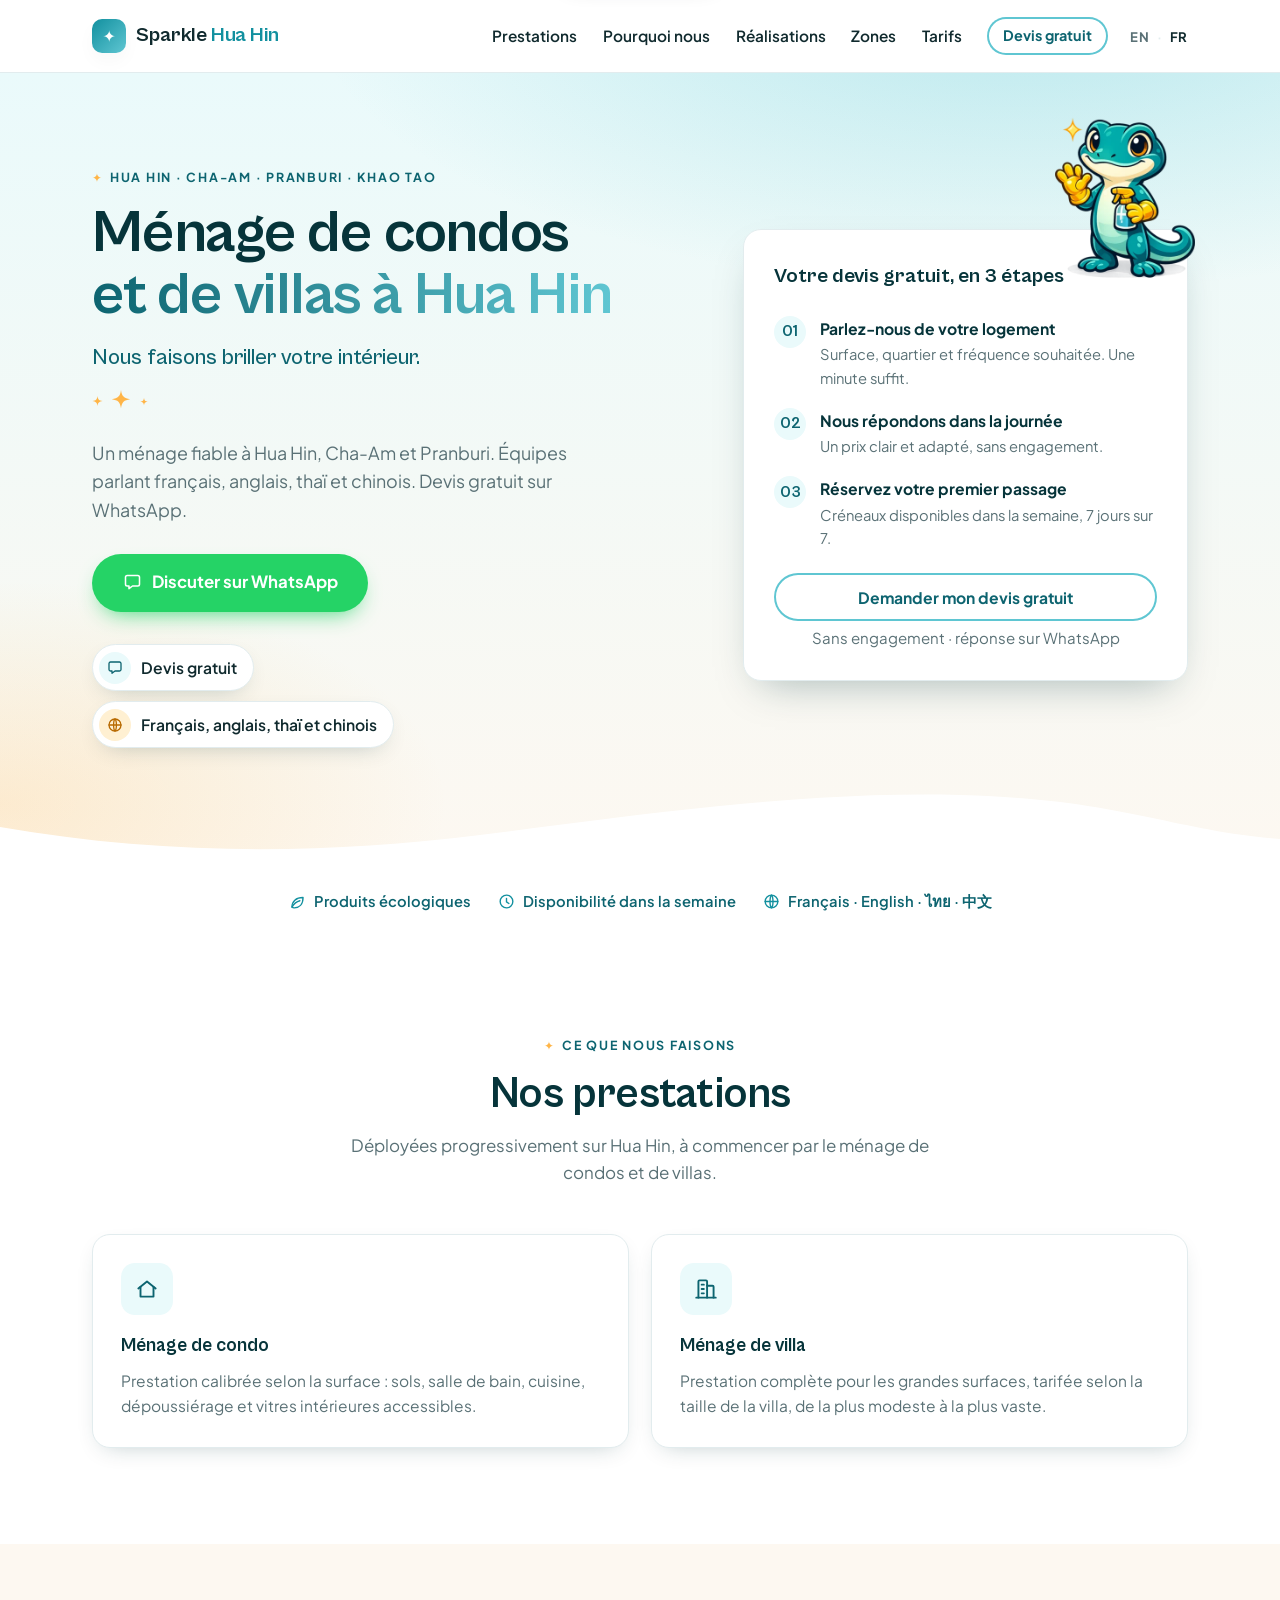
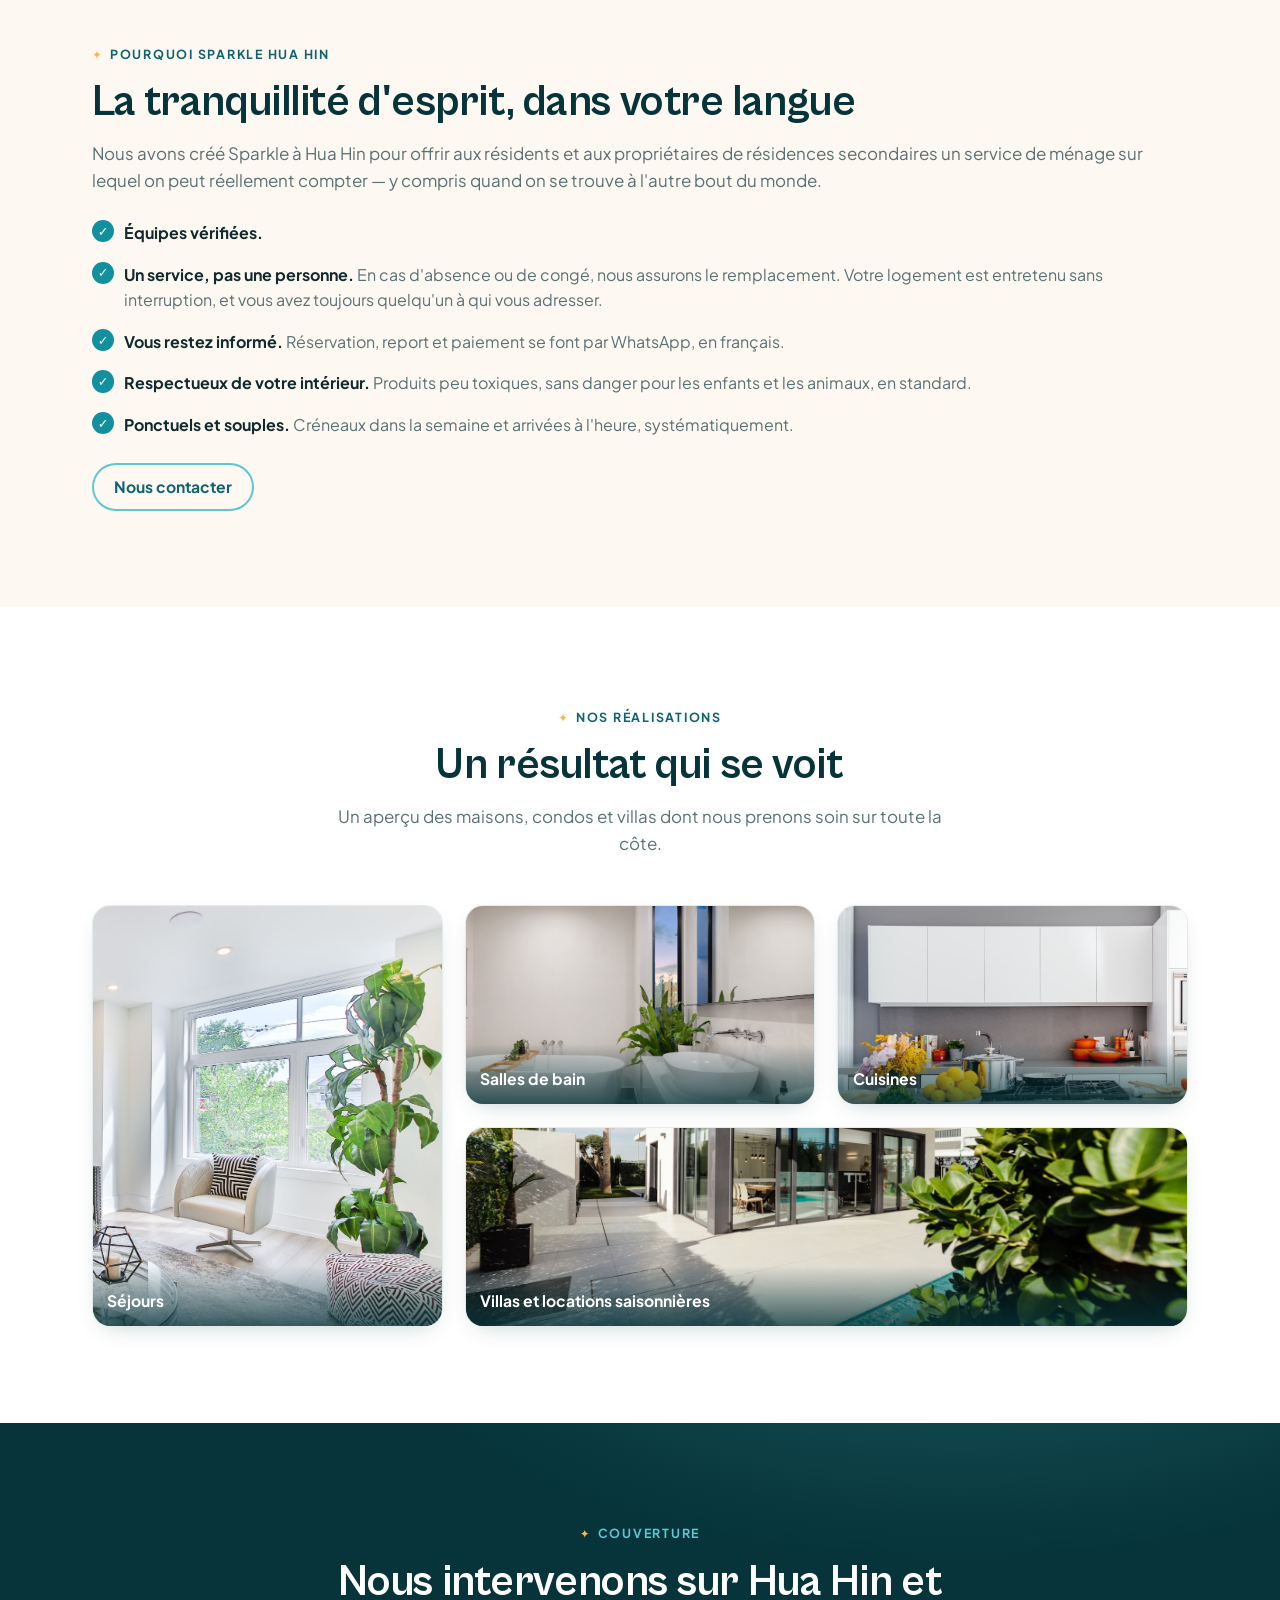
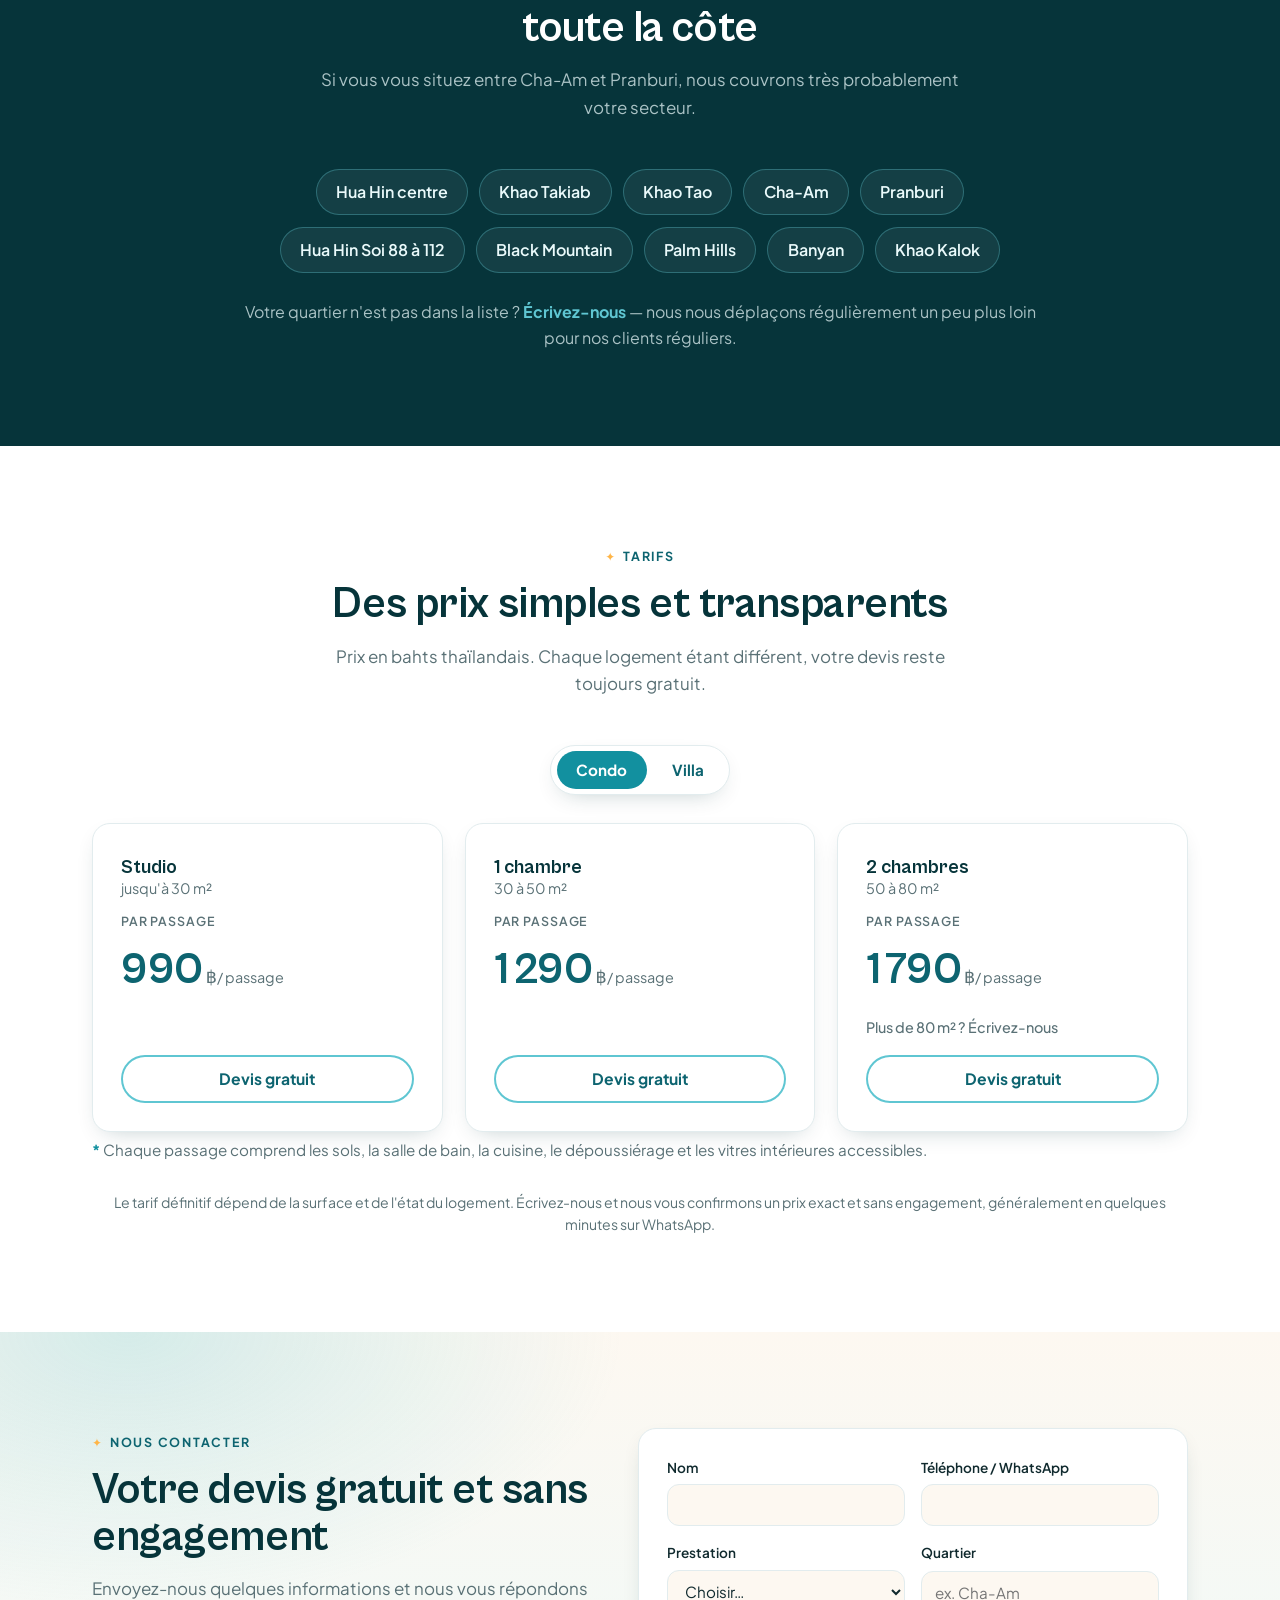
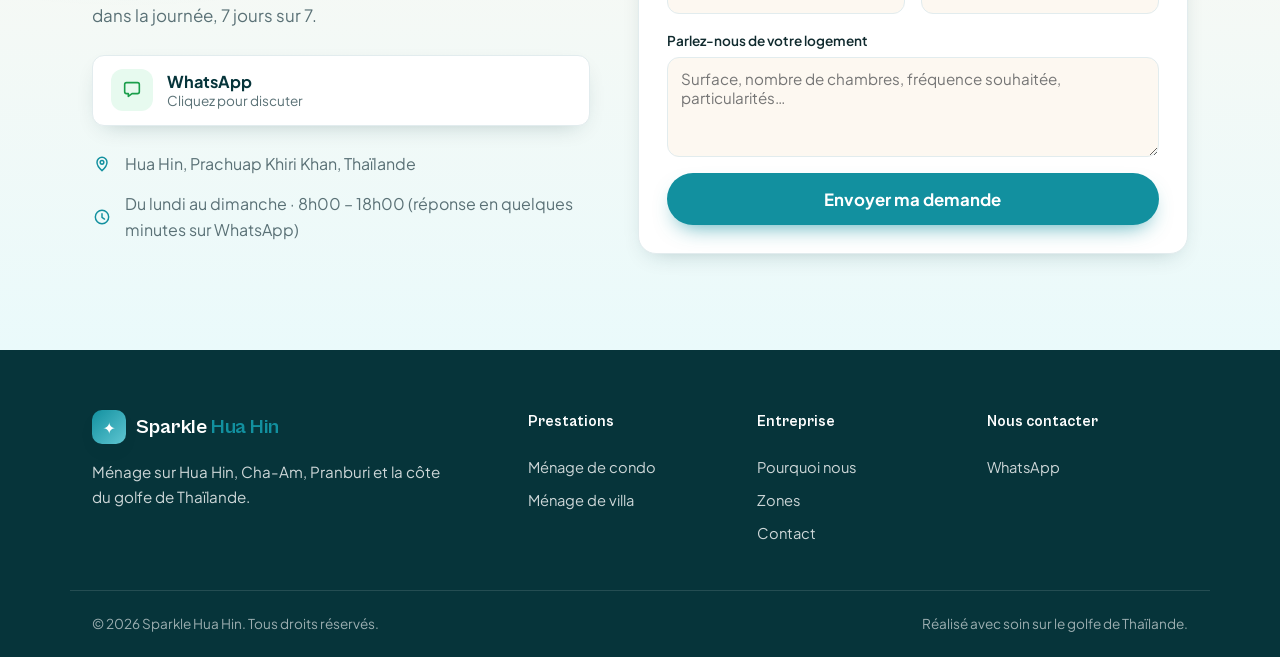
==== commit 5f8b38b6: "feat(hero): simpler promises, colour accents, mascot clear of the chips - trust list: "Free quotatio" ====
--- a/fr/index.html
+++ b/fr/index.html
@@ -143,7 +143,7 @@
         <p class="eyebrow">Hua Hin · Cha-Am · Pranburi · Khao Tao</p>
         <h1>
           <span class="line"><span>Ménage de condos</span></span>
-          <span class="line"><span>et de villas à Hua Hin</span></span>
+          <span class="line"><span class="hl">et de villas à Hua Hin</span></span>
         </h1>
         <p class="hero-slogan">Nous faisons briller votre intérieur.</p>
         <span class="title-spark" aria-hidden="true">
@@ -163,9 +163,8 @@
           </a>
         </div>
         <ul class="hero-trust">
-          <li><svg class="ico" aria-hidden="true"><use href="#i-chat" /></svg> Devis gratuit, réponse le jour même</li>
+          <li><svg class="ico" aria-hidden="true"><use href="#i-chat" /></svg> Devis gratuit</li>
           <li><svg class="ico" aria-hidden="true"><use href="#i-globe" /></svg> Français, anglais, thaï et chinois</li>
-          <li><svg class="ico" aria-hidden="true"><use href="#i-clock" /></svg> Disponibilité dans la semaine</li>
         </ul>
       </div>
       <aside class="hero-card">
--- a/assets/styles.css
+++ b/assets/styles.css
@@ -148,6 +148,7 @@
   position: relative;
   background:
     radial-gradient(1200px 500px at 80% -10%, rgba(95, 198, 210, .35), transparent 60%),
+    radial-gradient(640px 320px at 0% 92%, rgba(255, 181, 71, .20), transparent 70%),
     linear-gradient(180deg, var(--teal-50), var(--sand));
   padding: clamp(48px, 7vw, 96px) 0 120px;
   overflow: hidden;
@@ -168,16 +169,30 @@
   font-weight: 600; color: var(--teal-900);
 }
 .hero-slogan { margin-top: .9rem; font-family: var(--font-display); font-size: clamp(1.15rem, 2vw, 1.4rem); font-weight: 500; color: var(--teal-700, var(--teal-900)); }
+.hero h1 .hl {
+  width: fit-content; color: var(--teal-500);
+  background: linear-gradient(90deg, var(--teal-700), var(--teal-300));
+  -webkit-background-clip: text; background-clip: text; -webkit-text-fill-color: transparent;
+}
 .title-spark { display: block; margin-top: .8rem; }
 .spark-row { width: 92px; height: 24px; color: var(--sun); fill: currentColor; }
 .lead { margin-top: 1.2rem; font-size: 1.12rem; color: var(--muted); max-width: 38ch; }
 .hero-actions { display: flex; flex-wrap: wrap; gap: .9rem; margin-top: 1.8rem; }
 .hero-trust {
-  list-style: none; display: grid; gap: .75rem; margin-top: 2.2rem;
+  list-style: none; display: grid; gap: .65rem; margin-top: 2rem;
   color: var(--ink); font-size: .98rem; font-weight: 600;
 }
-.hero-trust li { display: flex; align-items: center; gap: .7em; }
-.hero-trust .ico { width: 20px; height: 20px; color: var(--teal-500); }
+/* chips: a white pill per promise, each icon on its own tint */
+.hero-trust li {
+  display: flex; align-items: center; gap: .6em; width: fit-content; max-width: 100%;
+  padding: .4em 1.05em .4em .4em; background: #fff; border: 1px solid var(--line);
+  border-radius: 999px; box-shadow: var(--shadow-sm);
+}
+.hero-trust .ico {
+  box-sizing: content-box; width: 18px; height: 18px; padding: 7px; flex: none;
+  border-radius: 50%; background: var(--teal-50); color: var(--teal-700);
+}
+.hero-trust li:nth-child(2) .ico { background: #fff0d2; color: #b86a00; }
 
 .hero-card {
   position: relative;
@@ -189,7 +204,11 @@
   transform: translateY(-70%); pointer-events: none;
 }
 @media (max-width: 920px) {
-  .hero-mascot { width: 105px; right: 6px; transform: translateY(-62%); }
+  .hero-mascot { width: 105px; right: 6px; transform: translateY(-86%); }
+}
+/* very narrow phones: chips can wrap to two lines, give the mascot a bit more room */
+@media (max-width: 400px) {
+  .hero-card { margin-top: 78px !important; }
 }
 .hero-card-inner { padding: 24px; }
 .hero-card h3 { font-size: 1.3rem; color: var(--teal-900); }
@@ -510,7 +529,8 @@
 /* ===== Responsive ===== */
 @media (max-width: 920px) {
   .hero-inner { grid-template-columns: 1fr; }
-  .hero-card { max-width: 440px; }
+  /* the mascot sits above the card (~103px): leave it room above, off the trust list and the card title */
+  .hero-card { max-width: 440px; margin-top: 62px; }
   .why-inner, .contact-inner { grid-template-columns: 1fr; gap: 36px; }
   .services-grid, .pricing-grid, .reviews-grid { grid-template-columns: 1fr 1fr; }
   .gallery-grid { grid-template-columns: 1fr 1fr; }
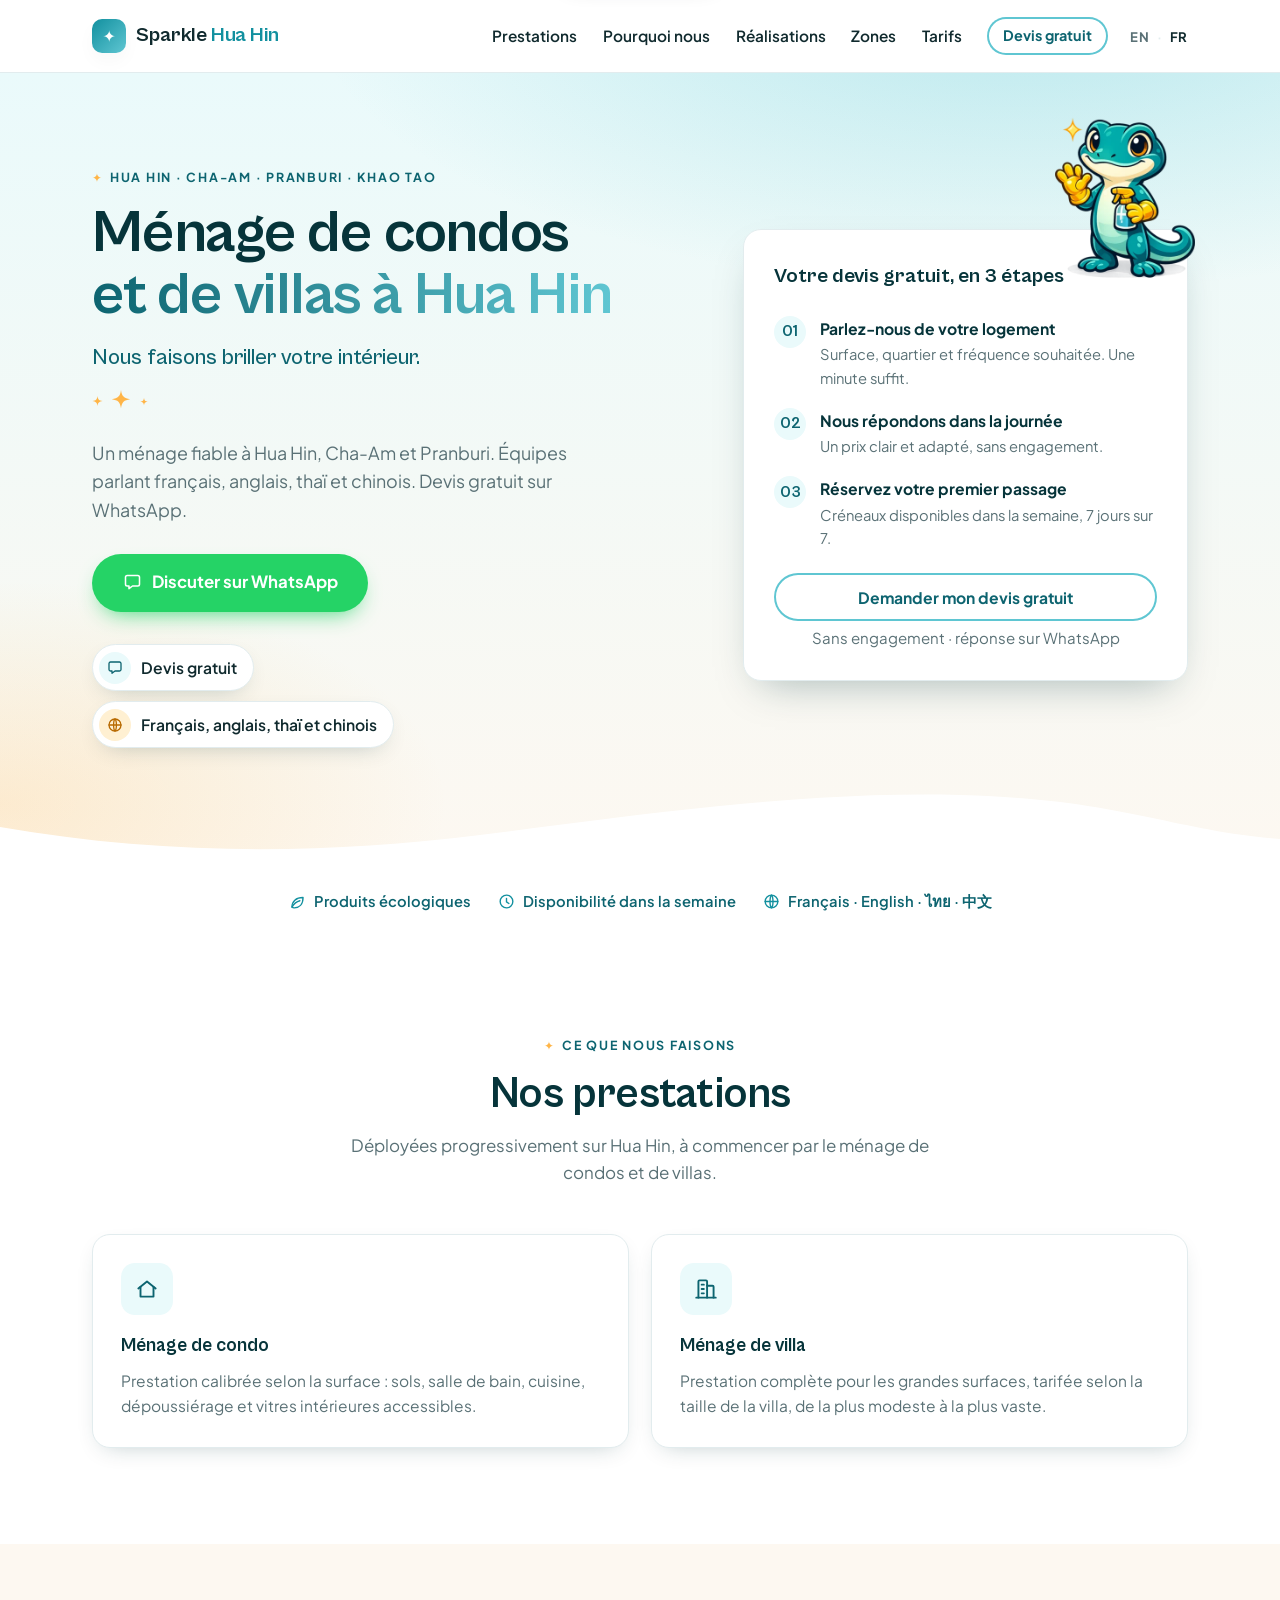
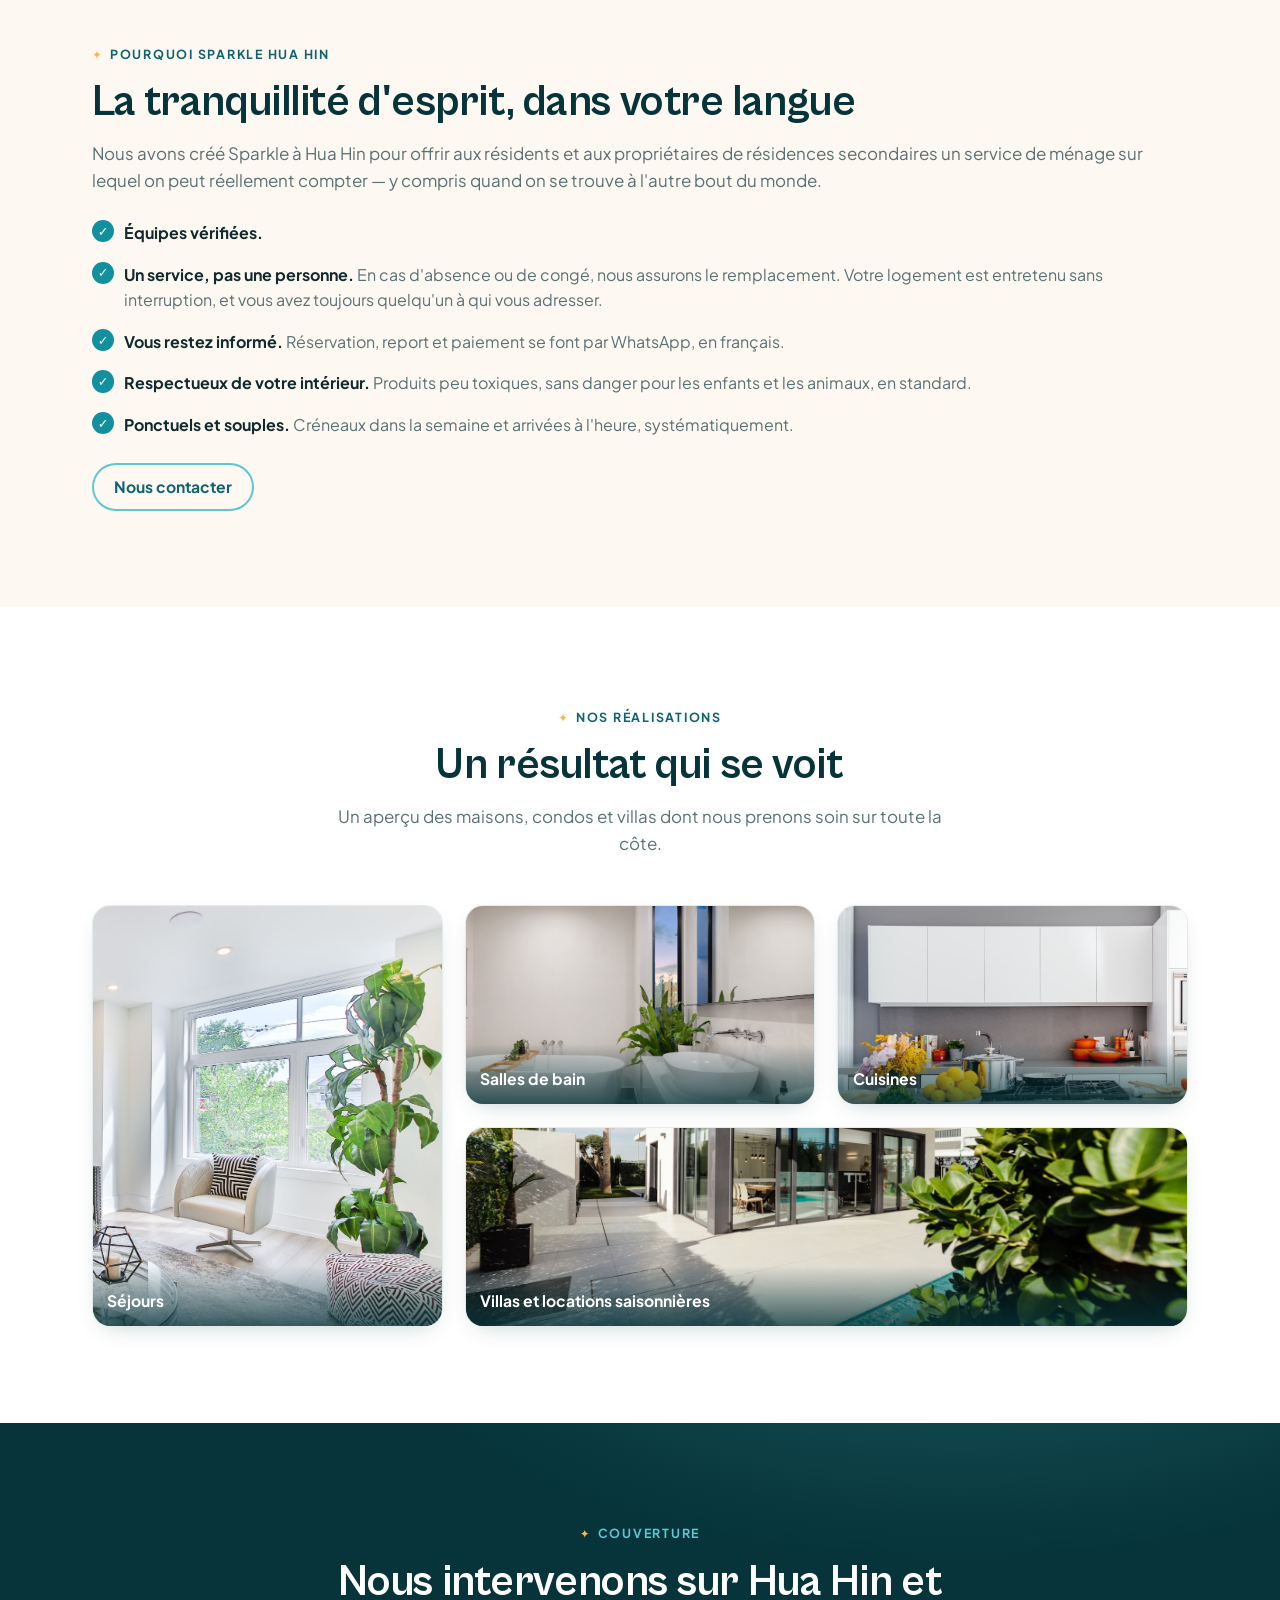
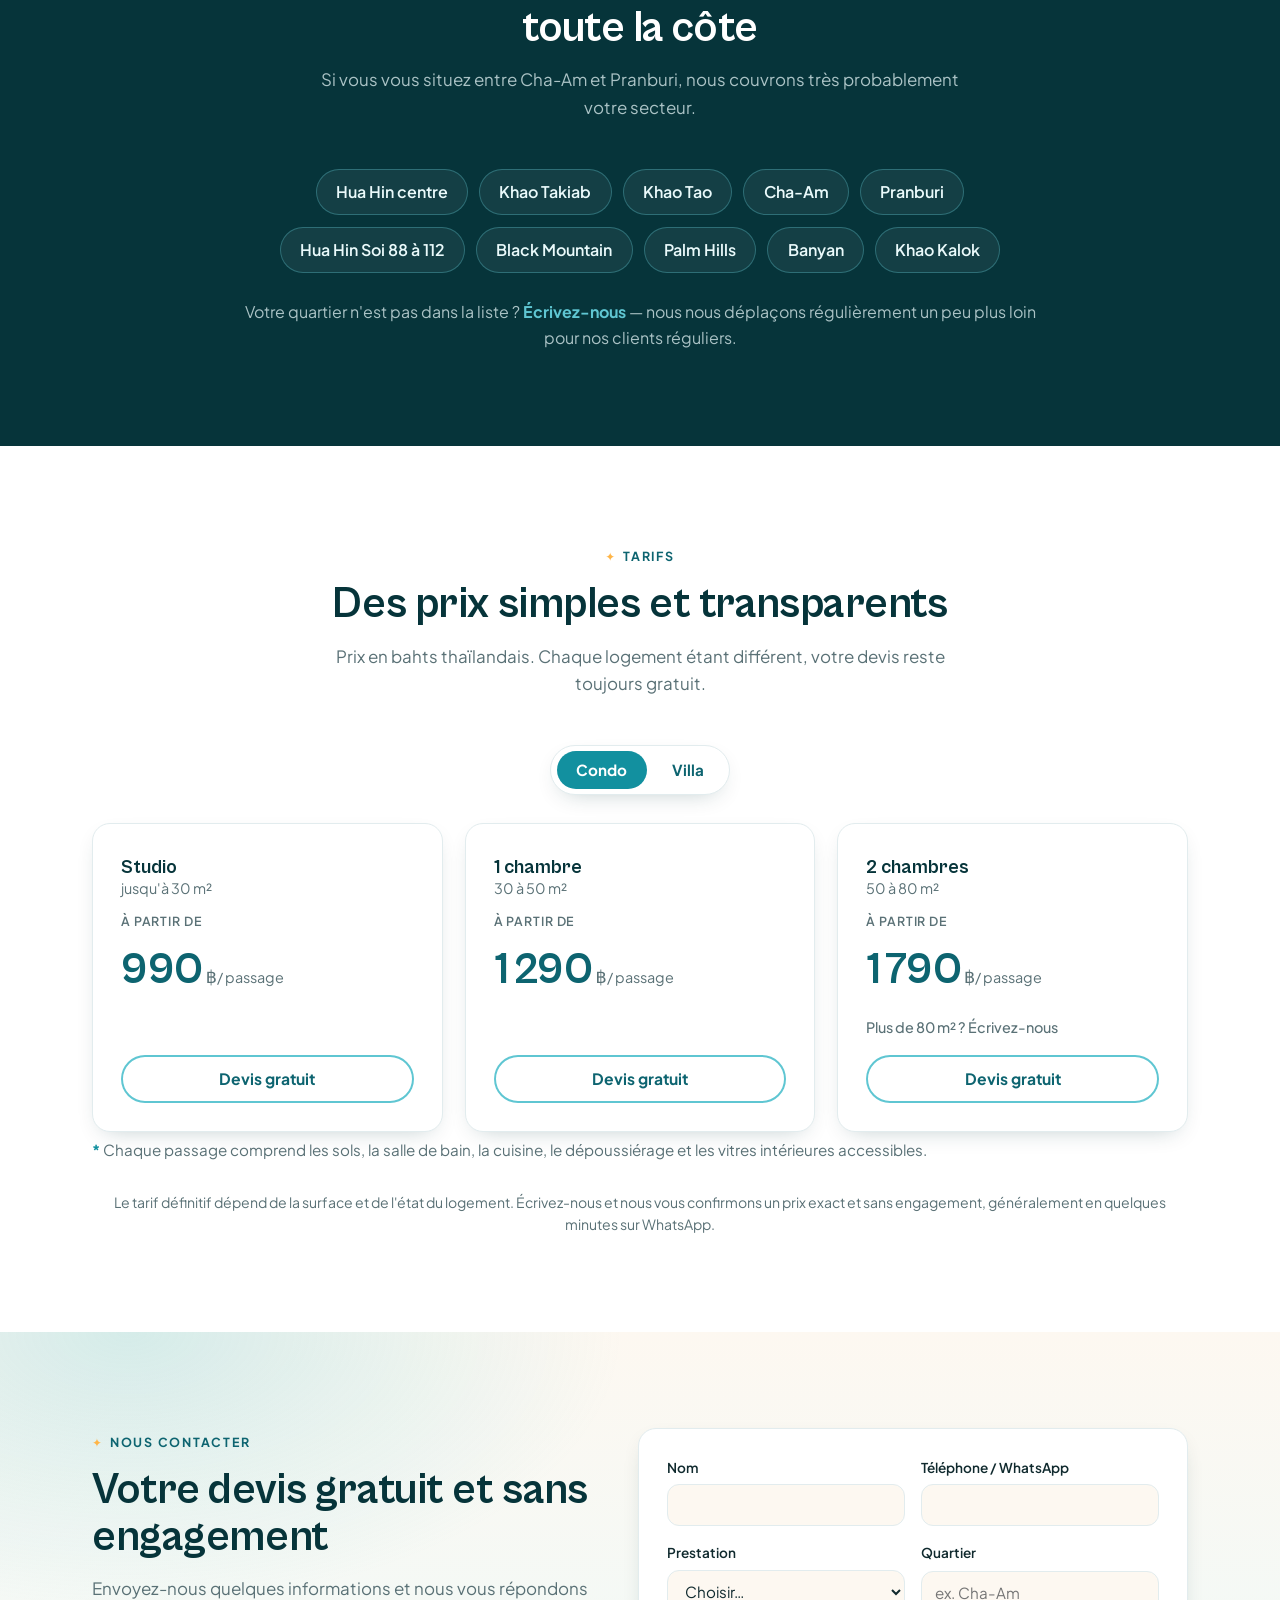
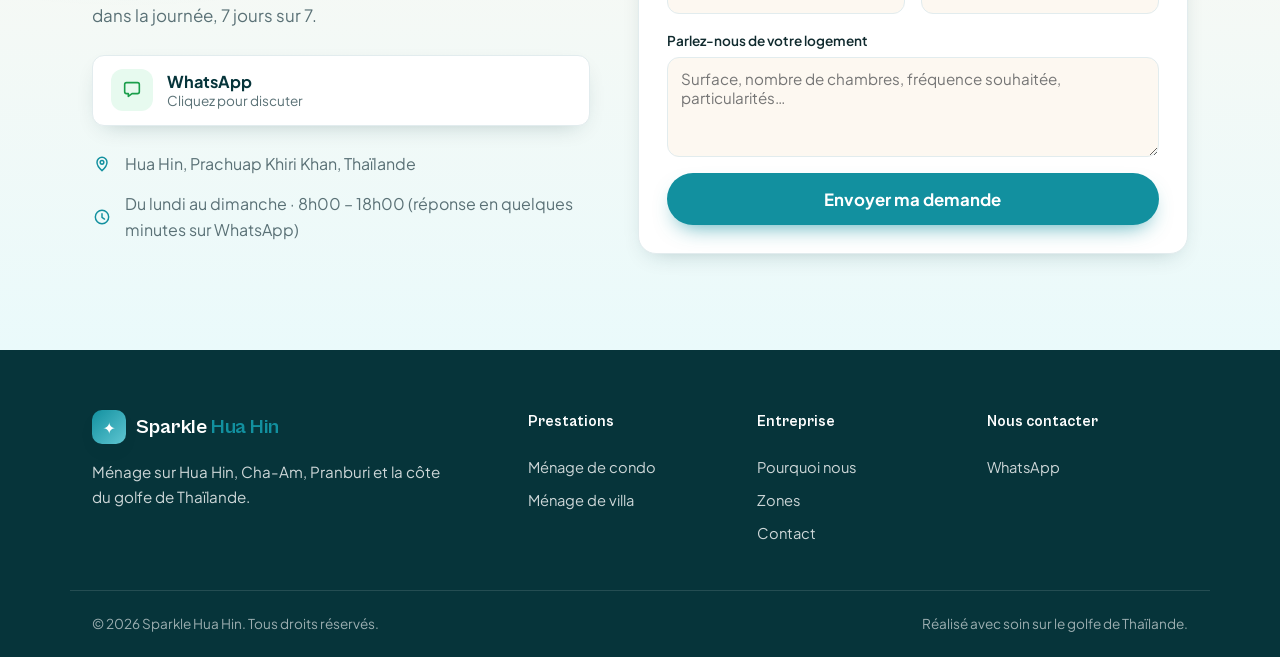
==== commit 43492620: "fix(pricing): show "From" / "À partir de" on the six condo and villa cards The final rate depends on" ====
--- a/fr/index.html
+++ b/fr/index.html
@@ -352,19 +352,19 @@
             <article class="card price">
               <h3>Studio</h3>
               <p class="card-sz">jusqu'à 30 m²</p>
-              <p class="price-tag"><span class="price-from">Par passage</span><span>990</span>&nbsp;฿<small>/ passage</small></p>
+              <p class="price-tag"><span class="price-from">À partir de</span><span>990</span>&nbsp;฿<small>/ passage</small></p>
               <a href="#contact" class="btn btn-block btn-ghost">Devis gratuit</a>
             </article>
             <article class="card price">
               <h3>1 chambre</h3>
               <p class="card-sz">30 à 50 m²</p>
-              <p class="price-tag"><span class="price-from">Par passage</span><span>1&#8239;290</span>&nbsp;฿<small>/ passage</small></p>
+              <p class="price-tag"><span class="price-from">À partir de</span><span>1&#8239;290</span>&nbsp;฿<small>/ passage</small></p>
               <a href="#contact" class="btn btn-block btn-ghost">Devis gratuit</a>
             </article>
             <article class="card price">
               <h3>2 chambres</h3>
               <p class="card-sz">50 à 80 m²</p>
-              <p class="price-tag"><span class="price-from">Par passage</span><span>1&#8239;790</span>&nbsp;฿<small>/ passage</small></p>
+              <p class="price-tag"><span class="price-from">À partir de</span><span>1&#8239;790</span>&nbsp;฿<small>/ passage</small></p>
               <p class="launch-line muted-note">Plus de 80 m² ? Écrivez-nous</p>
               <a href="#contact" class="btn btn-block btn-ghost">Devis gratuit</a>
             </article>
@@ -379,19 +379,19 @@
             <article class="card price">
               <h3>Petite villa</h3>
               <p class="card-sz">jusqu'à 100 m²</p>
-              <p class="price-tag"><span class="price-from">Par passage</span><span>2&#8239;500</span>&nbsp;฿<small>/ passage</small></p>
+              <p class="price-tag"><span class="price-from">À partir de</span><span>2&#8239;500</span>&nbsp;฿<small>/ passage</small></p>
               <a href="#contact" class="btn btn-block btn-ghost">Devis gratuit</a>
             </article>
             <article class="card price">
               <h3>Villa moyenne</h3>
               <p class="card-sz">100 à 200 m²</p>
-              <p class="price-tag"><span class="price-from">Par passage</span><span>3&#8239;500</span>&nbsp;฿<small>/ passage</small></p>
+              <p class="price-tag"><span class="price-from">À partir de</span><span>3&#8239;500</span>&nbsp;฿<small>/ passage</small></p>
               <a href="#contact" class="btn btn-block btn-ghost">Devis gratuit</a>
             </article>
             <article class="card price">
               <h3>Grande villa</h3>
               <p class="card-sz">200 à 300 m²</p>
-              <p class="price-tag"><span class="price-from">Par passage</span><span>4&#8239;500</span>&nbsp;฿<small>/ passage</small></p>
+              <p class="price-tag"><span class="price-from">À partir de</span><span>4&#8239;500</span>&nbsp;฿<small>/ passage</small></p>
               <p class="launch-line muted-note">Villa d'exception ? Écrivez-nous</p>
               <a href="#contact" class="btn btn-block btn-ghost">Devis gratuit</a>
             </article>
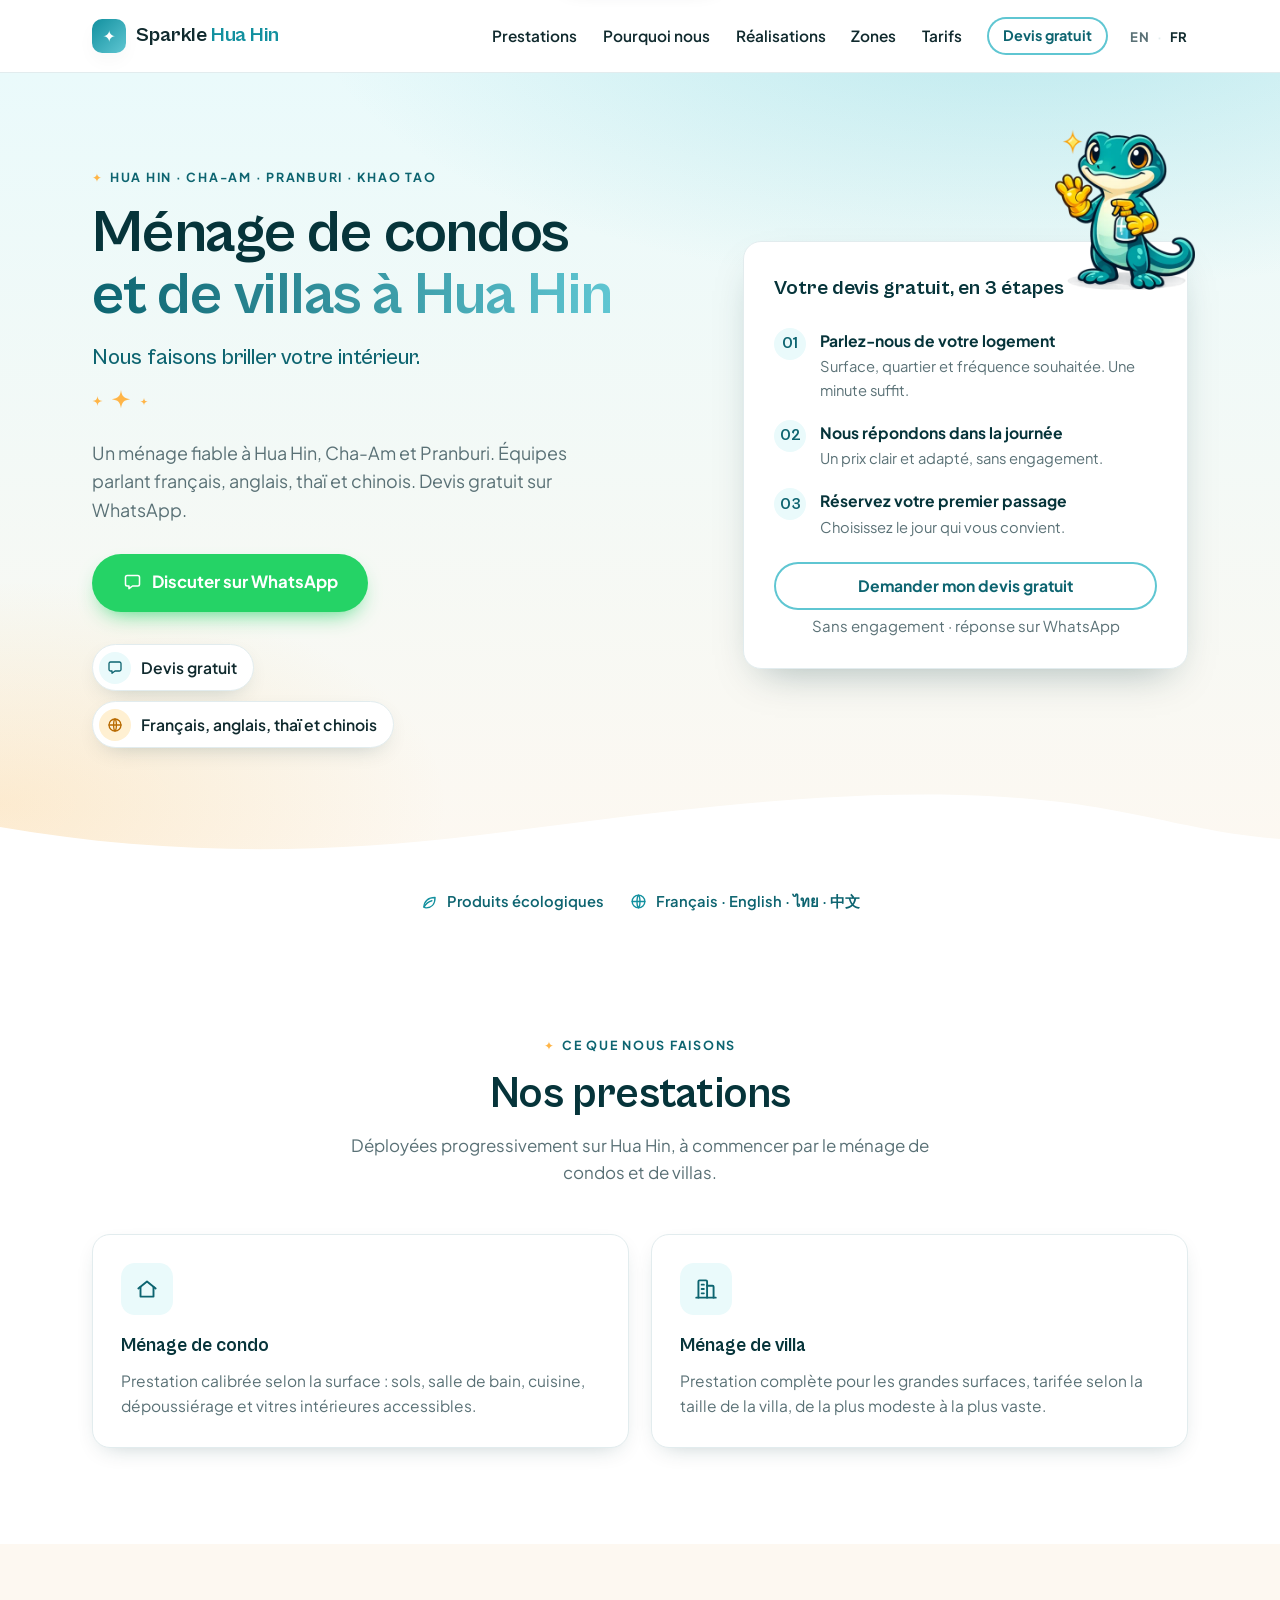
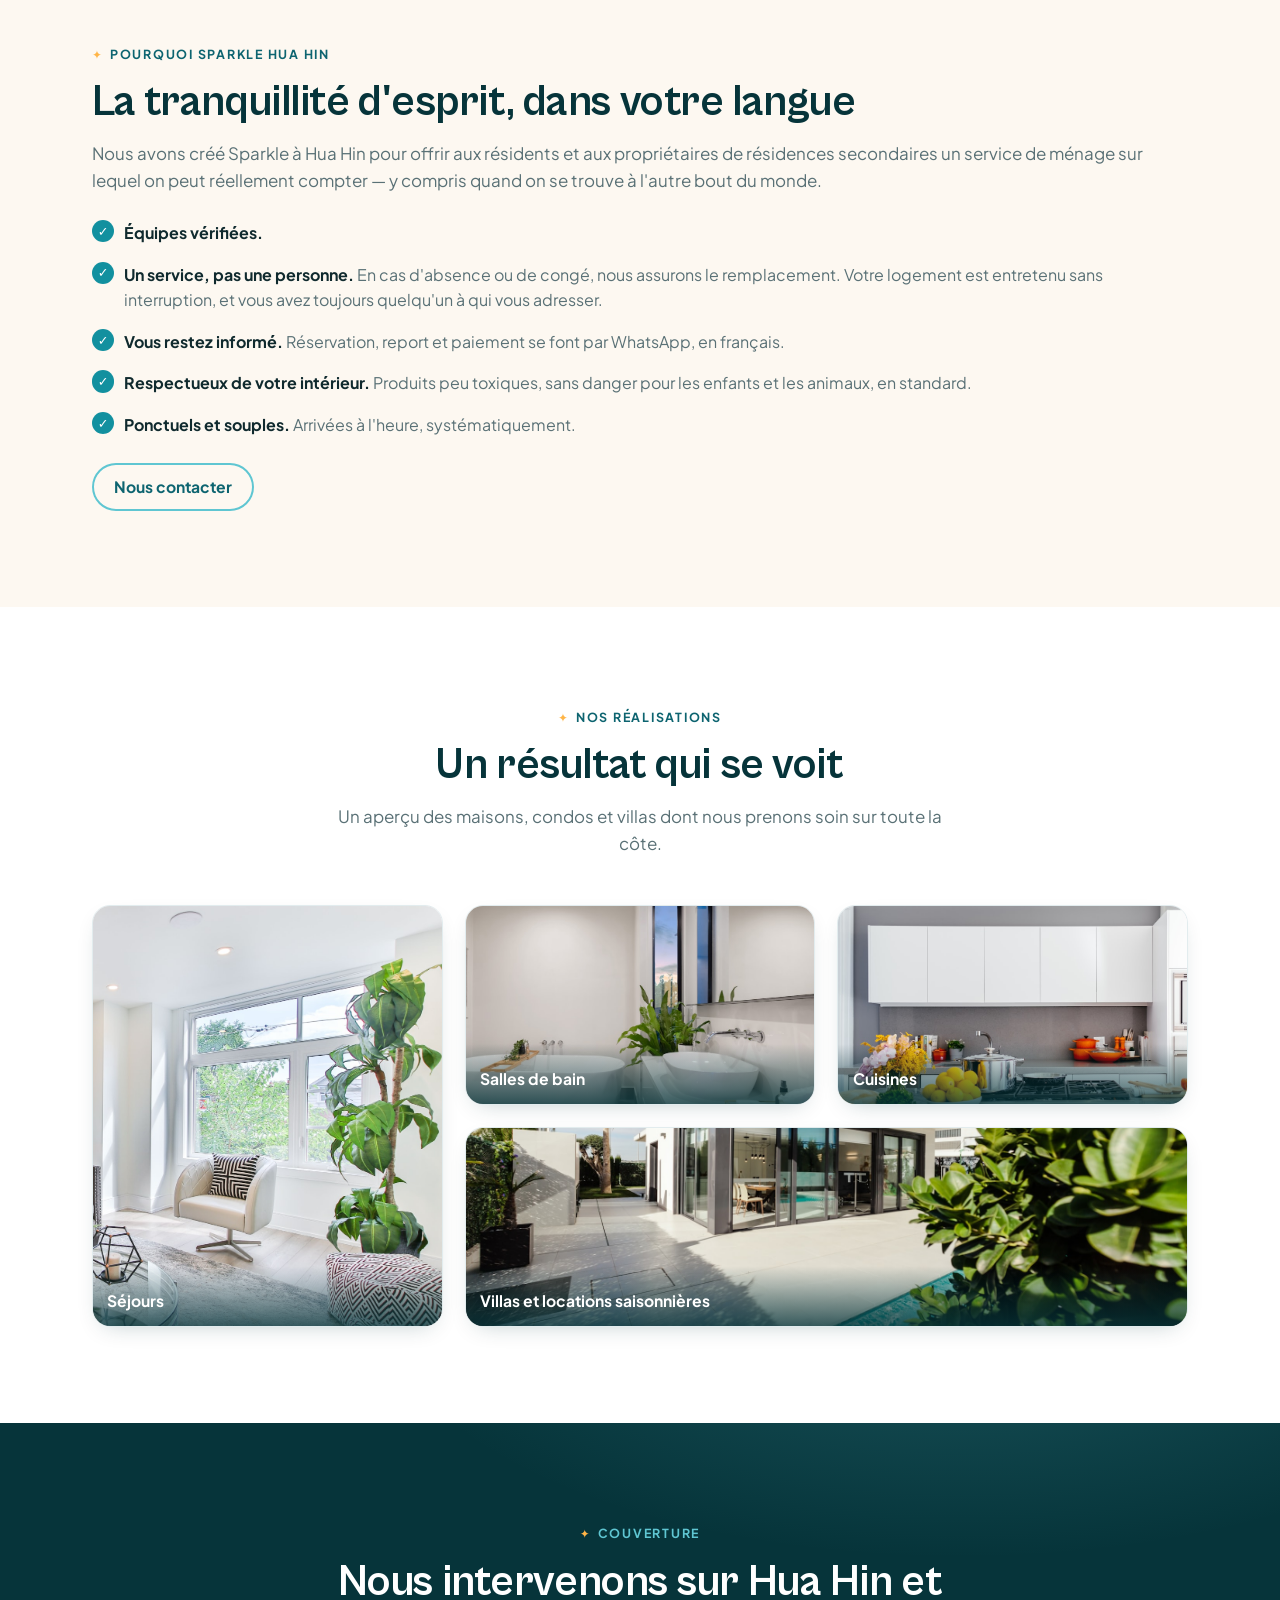
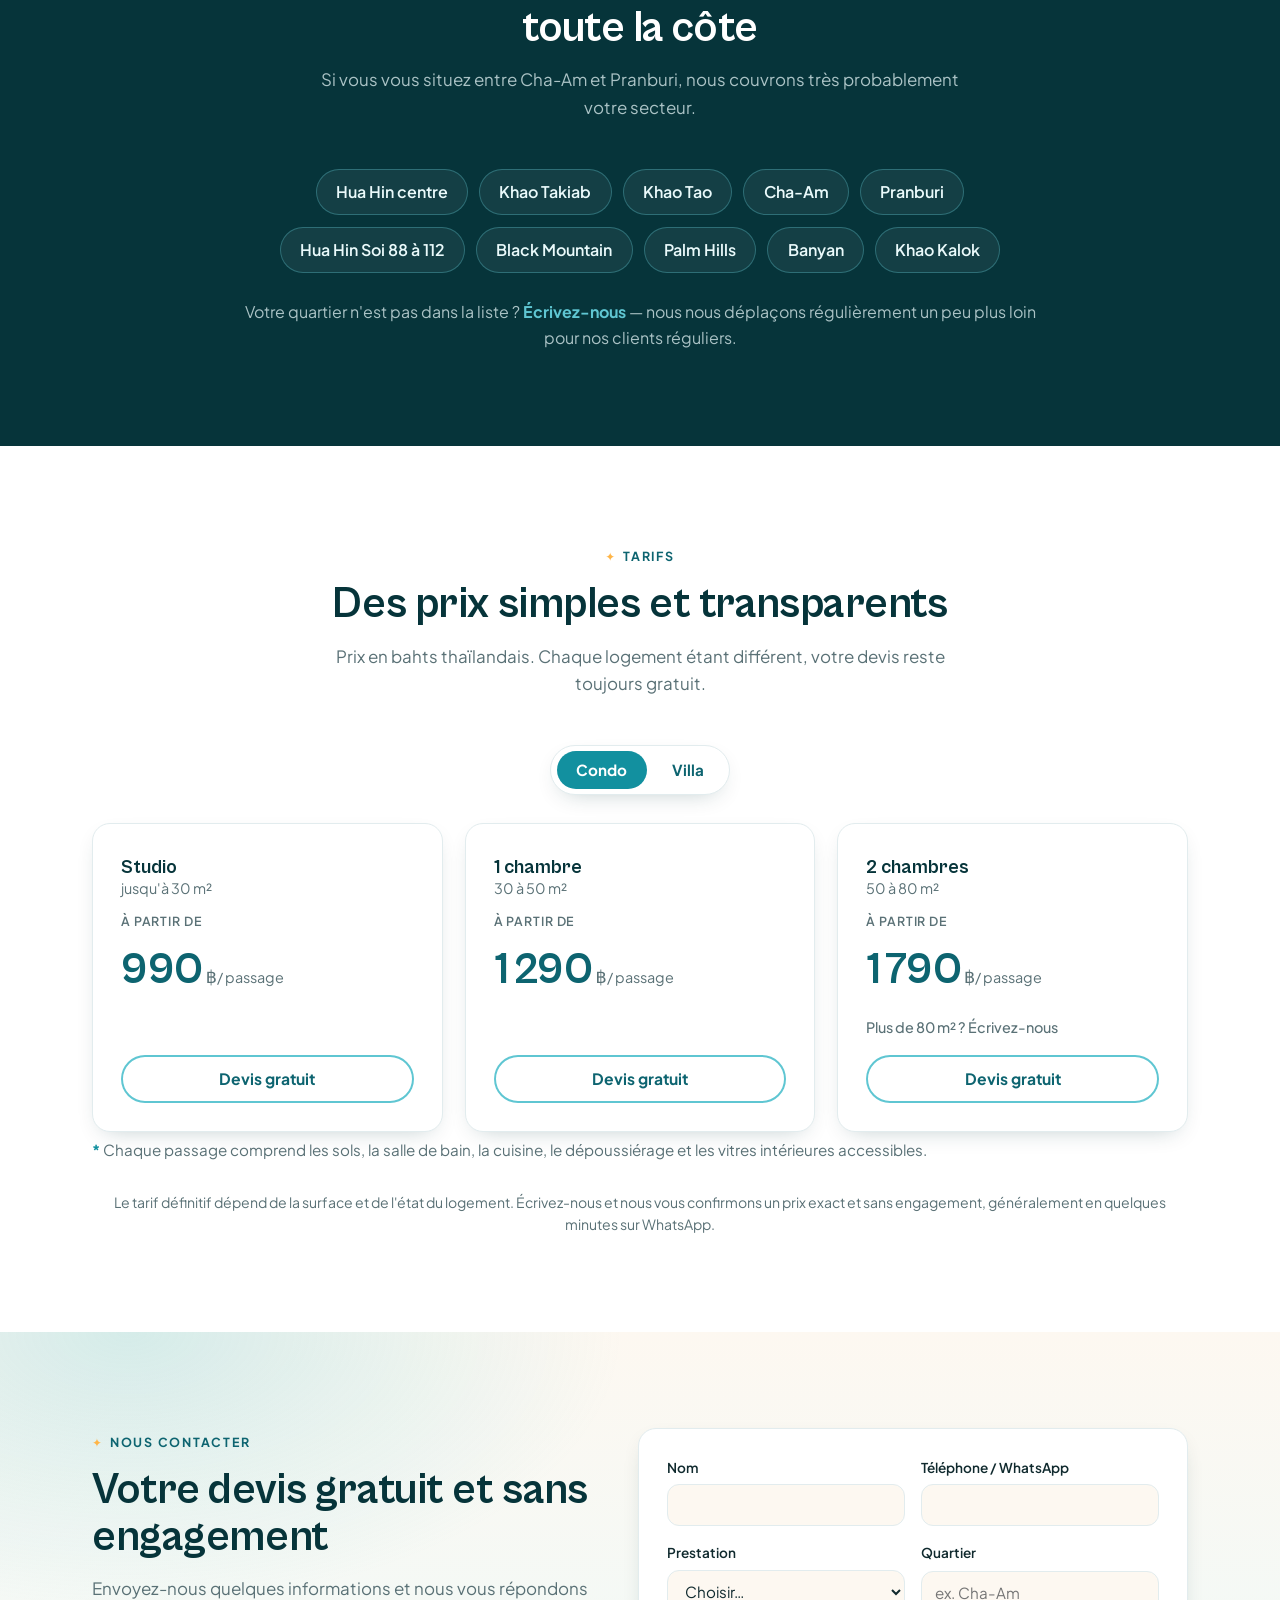
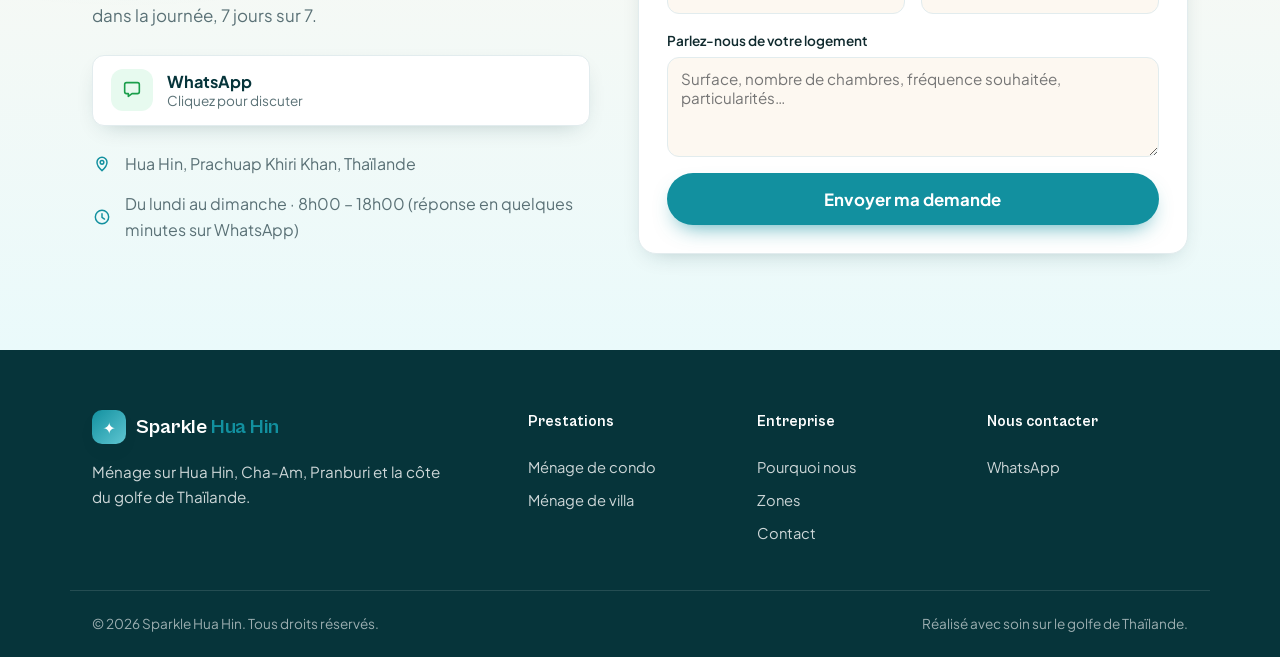
==== commit 693cd0df: "content: drop every same-week availability claim The icon strip item goes; step 3 of the quote card " ====
--- a/fr/index.html
+++ b/fr/index.html
@@ -182,7 +182,7 @@
             </li>
             <li>
               <span class="step-num">03</span>
-              <span class="step-txt"><strong>Réservez votre premier passage</strong>Créneaux disponibles dans la semaine, 7 jours sur 7.</span>
+              <span class="step-txt"><strong>Réservez votre premier passage</strong>Choisissez le jour qui vous convient.</span>
             </li>
           </ol>
           <a href="#contact" class="btn btn-block btn-ghost">Demander mon devis gratuit</a>
@@ -199,7 +199,6 @@
   <section class="badges">
     <div class="container badges-row">
       <span><svg class="ico" aria-hidden="true"><use href="#i-leaf" /></svg> Produits écologiques</span>
-      <span><svg class="ico" aria-hidden="true"><use href="#i-clock" /></svg> Disponibilité dans la semaine</span>
       <!-- Conciergerie masquée (10/2026) : on ne promeut que le ménage pour l'instant. À remettre tel quel.
 <span><svg class="ico" aria-hidden="true"><use href="#i-key" /></svg> Service de garde de clés</span>
 -->
@@ -262,7 +261,7 @@
 <li><strong>Vos clés en confiance.</strong> Conservation sécurisée des clés pour les propriétaires absents et les locations.</li>
 -->
           <li><strong>Respectueux de votre intérieur.</strong> Produits peu toxiques, sans danger pour les enfants et les animaux, en standard.</li>
-          <li><strong>Ponctuels et souples.</strong> Créneaux dans la semaine et arrivées à l'heure, systématiquement.</li>
+          <li><strong>Ponctuels et souples.</strong> Arrivées à l'heure, systématiquement.</li>
         </ul>
         <a href="#contact" class="btn btn-ghost">Nous contacter</a>
       </div>
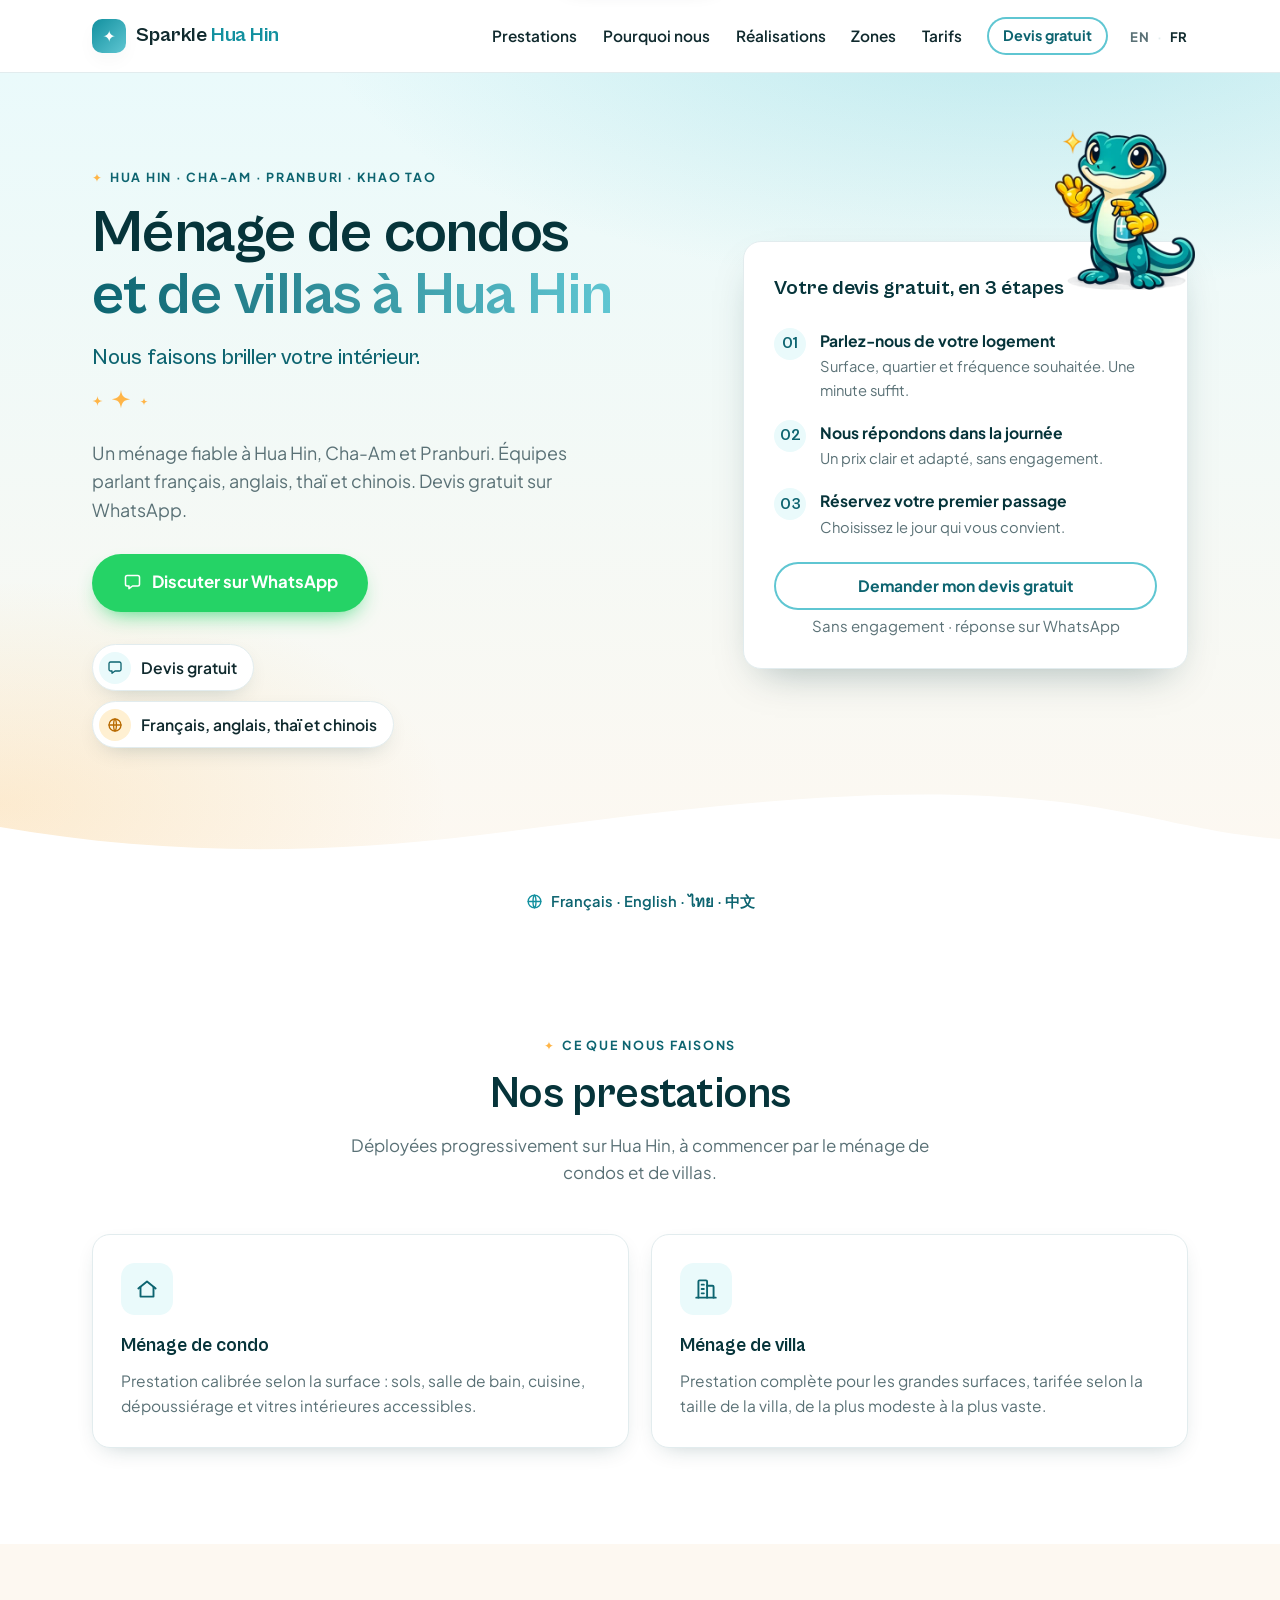
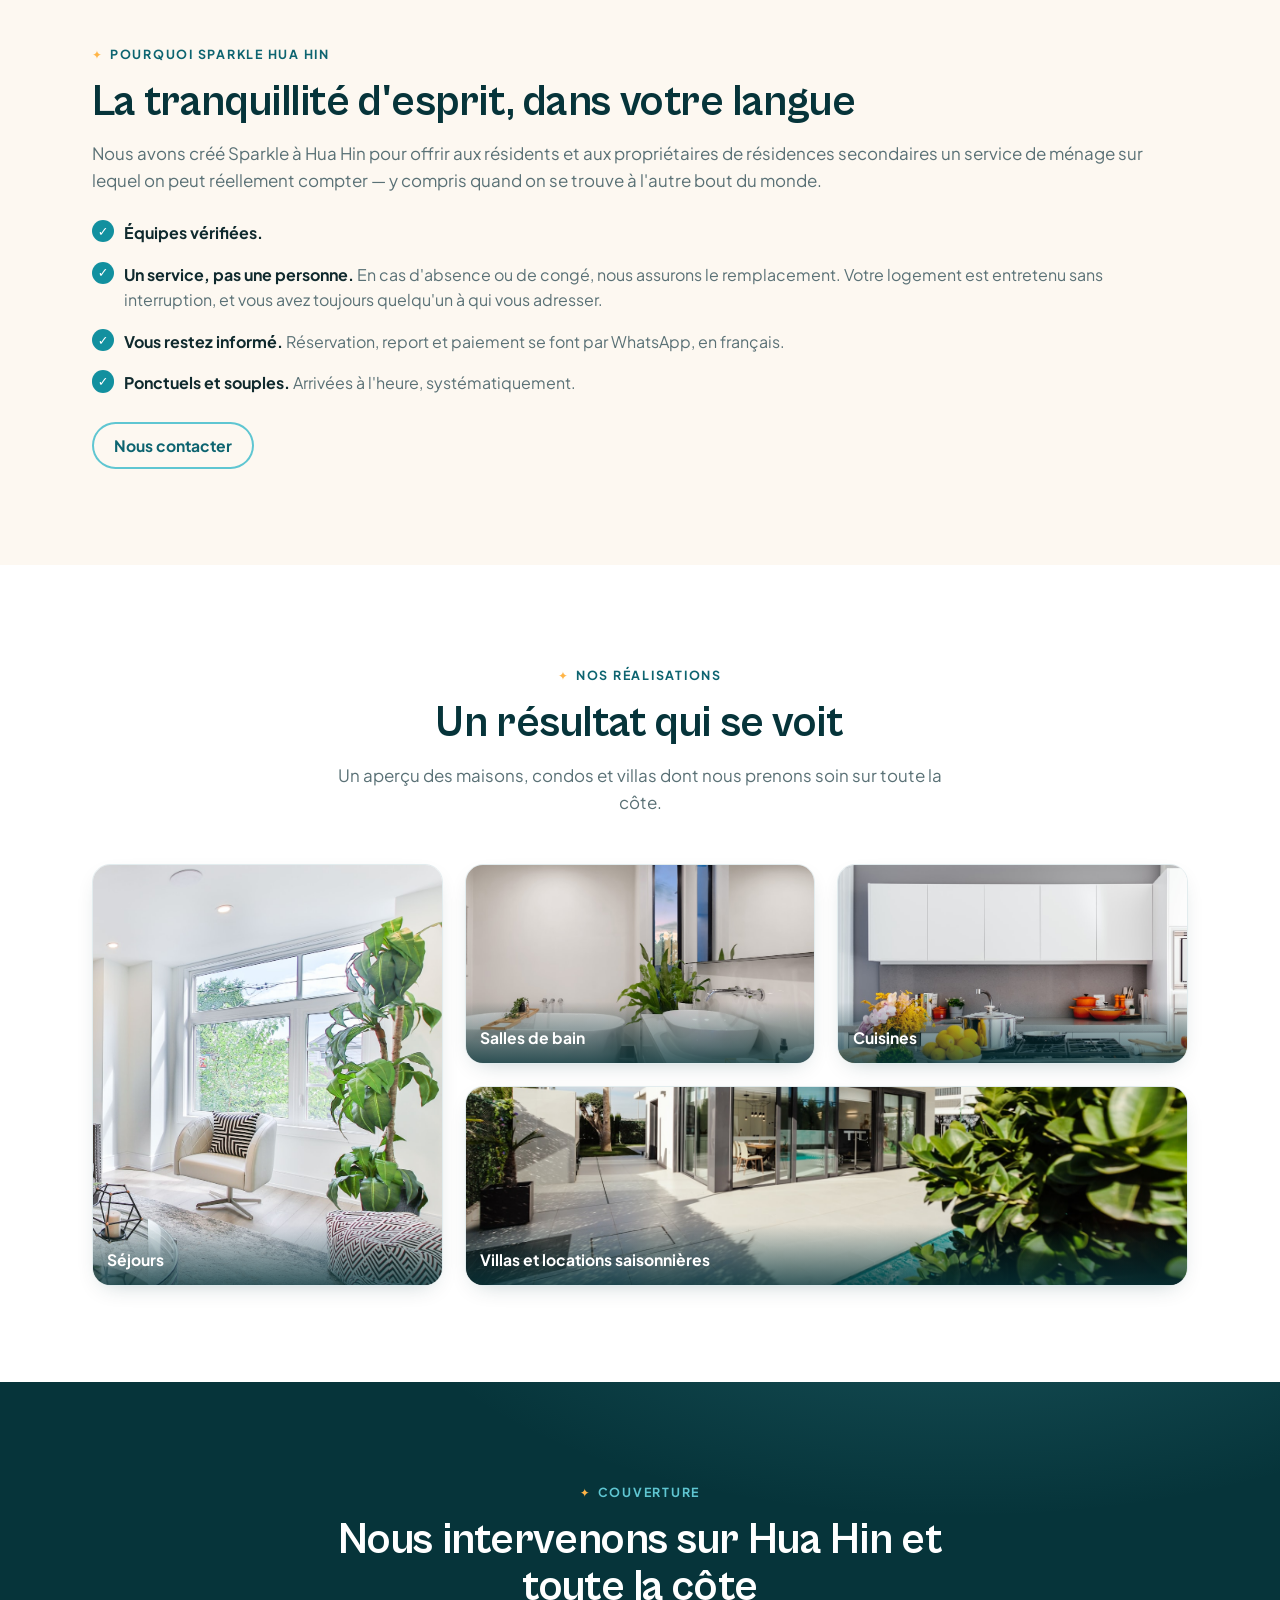
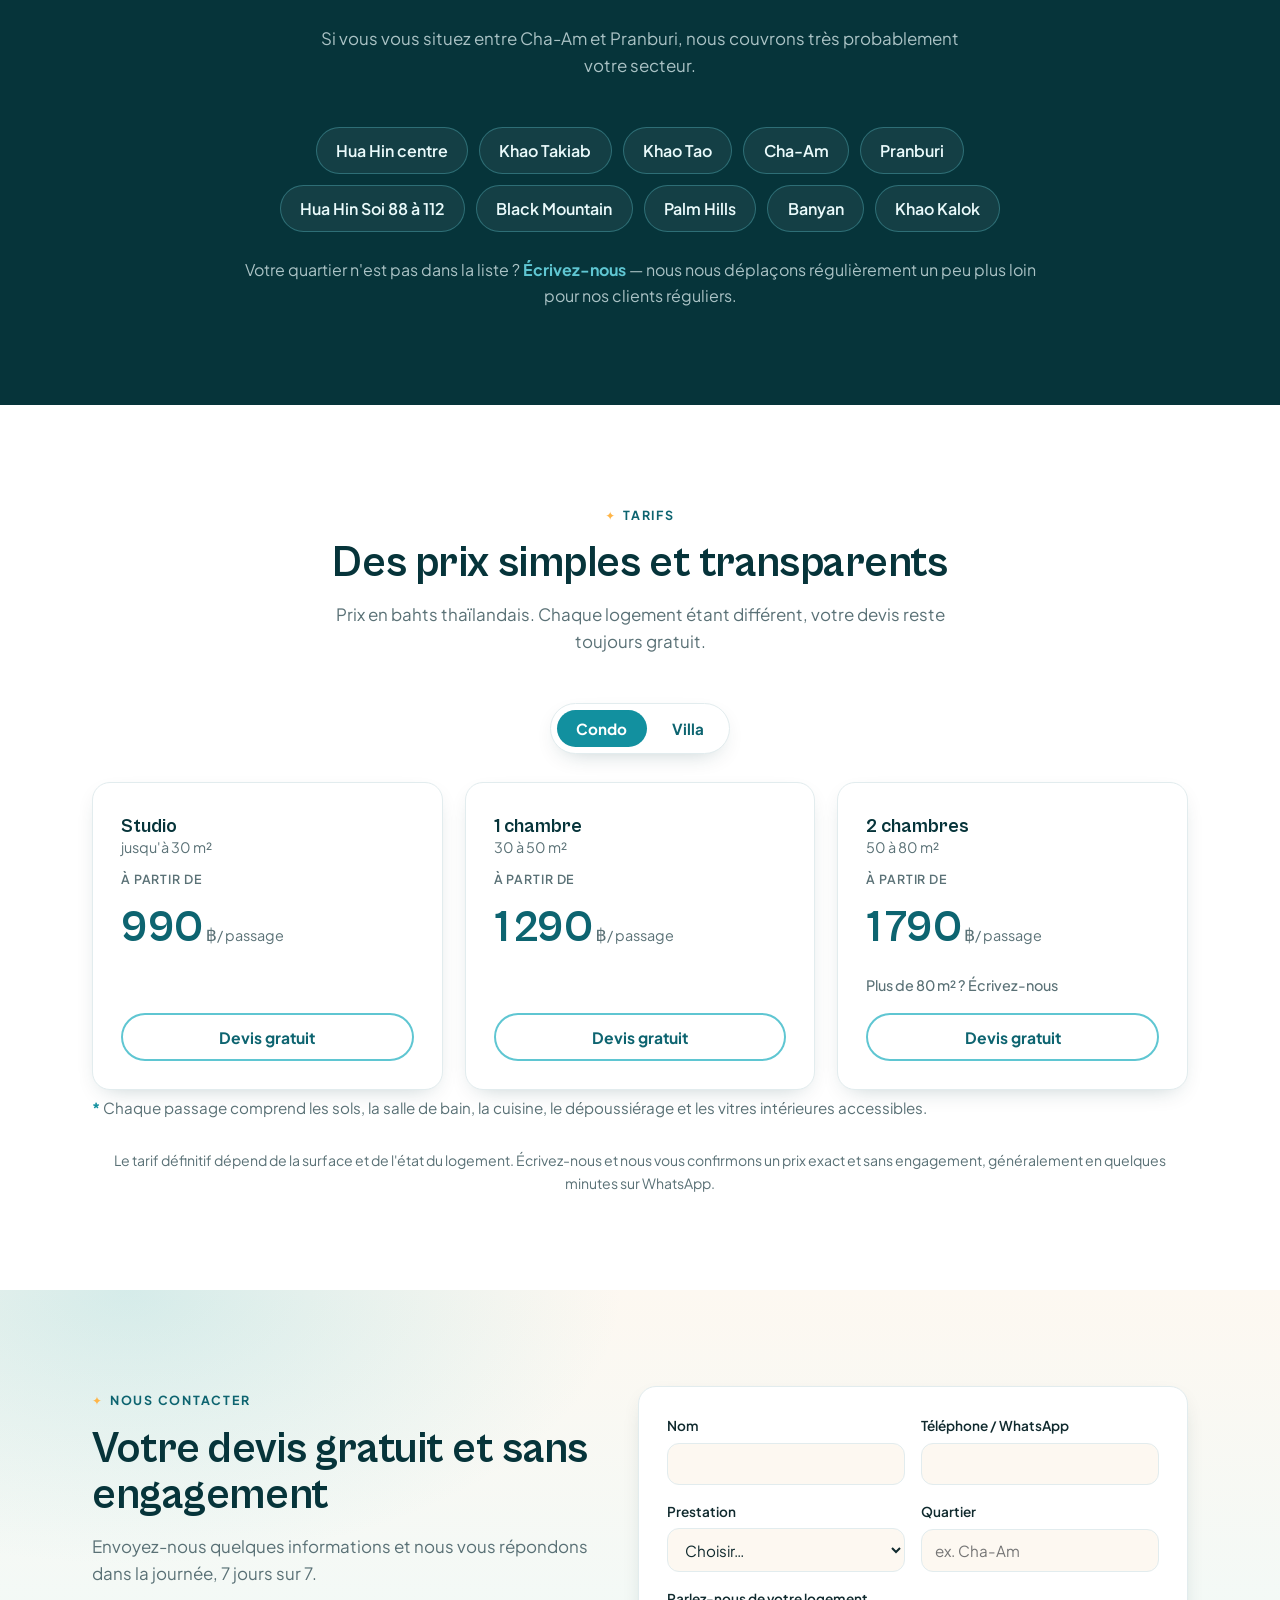
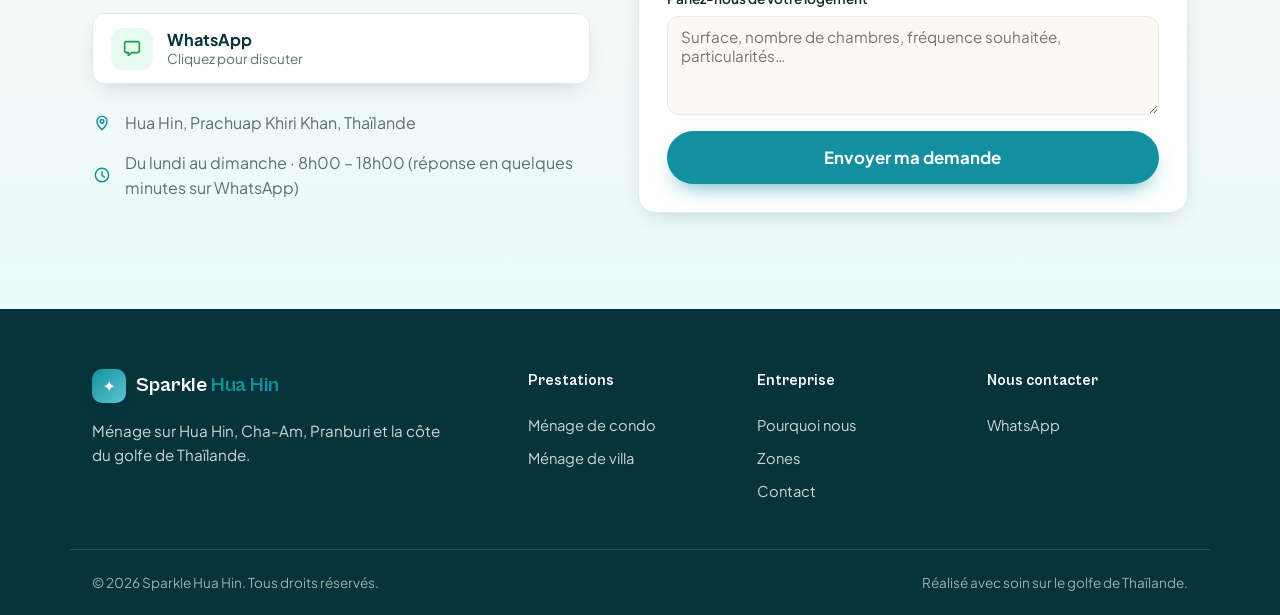
==== commit 3b788df9: "content: drop the eco-friendly claims Removes the icon strip item and the "eco-conscious / low-tox" " ====
--- a/fr/index.html
+++ b/fr/index.html
@@ -198,7 +198,6 @@
   <!-- Trusted by / badges -->
   <section class="badges">
     <div class="container badges-row">
-      <span><svg class="ico" aria-hidden="true"><use href="#i-leaf" /></svg> Produits écologiques</span>
       <!-- Conciergerie masquée (10/2026) : on ne promeut que le ménage pour l'instant. À remettre tel quel.
 <span><svg class="ico" aria-hidden="true"><use href="#i-key" /></svg> Service de garde de clés</span>
 -->
@@ -260,7 +259,6 @@
           <!-- Conciergerie masquée (10/2026) : on ne promeut que le ménage pour l'instant. À remettre tel quel.
 <li><strong>Vos clés en confiance.</strong> Conservation sécurisée des clés pour les propriétaires absents et les locations.</li>
 -->
-          <li><strong>Respectueux de votre intérieur.</strong> Produits peu toxiques, sans danger pour les enfants et les animaux, en standard.</li>
           <li><strong>Ponctuels et souples.</strong> Arrivées à l'heure, systématiquement.</li>
         </ul>
         <a href="#contact" class="btn btn-ghost">Nous contacter</a>
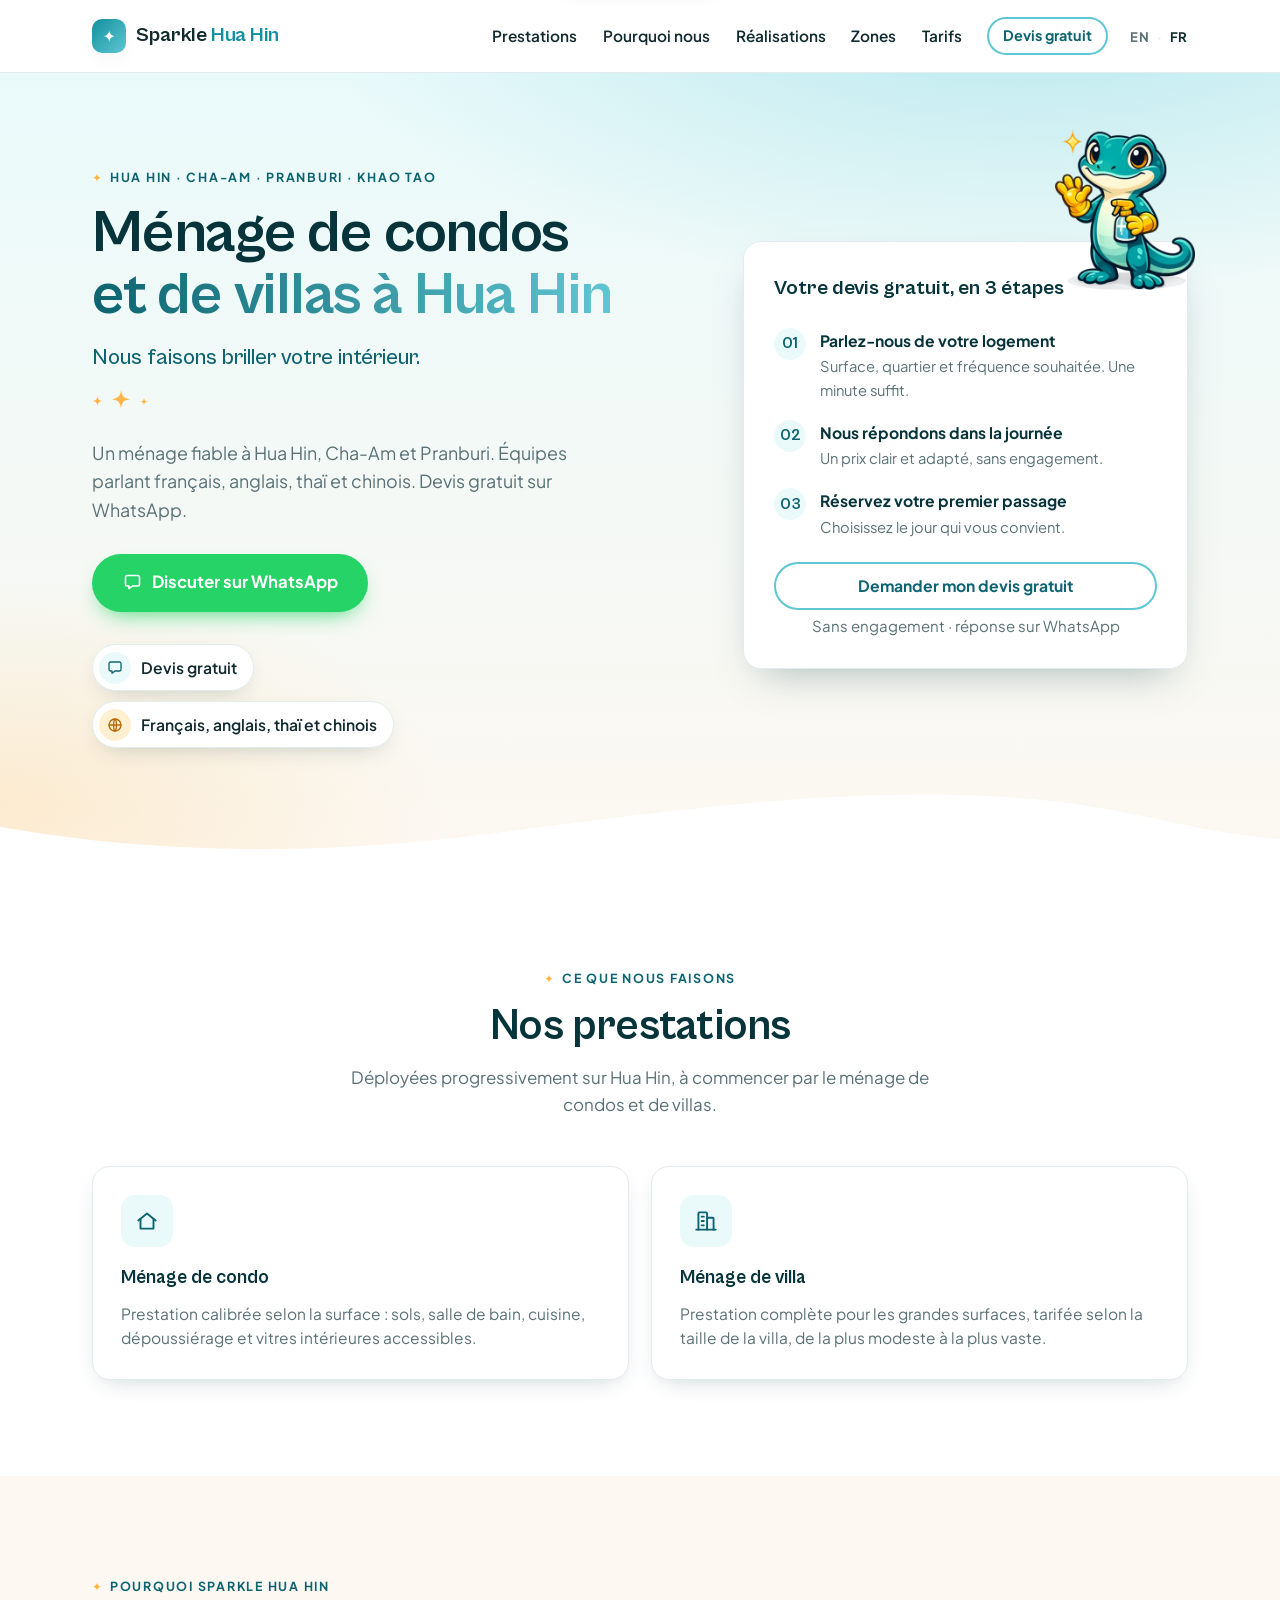
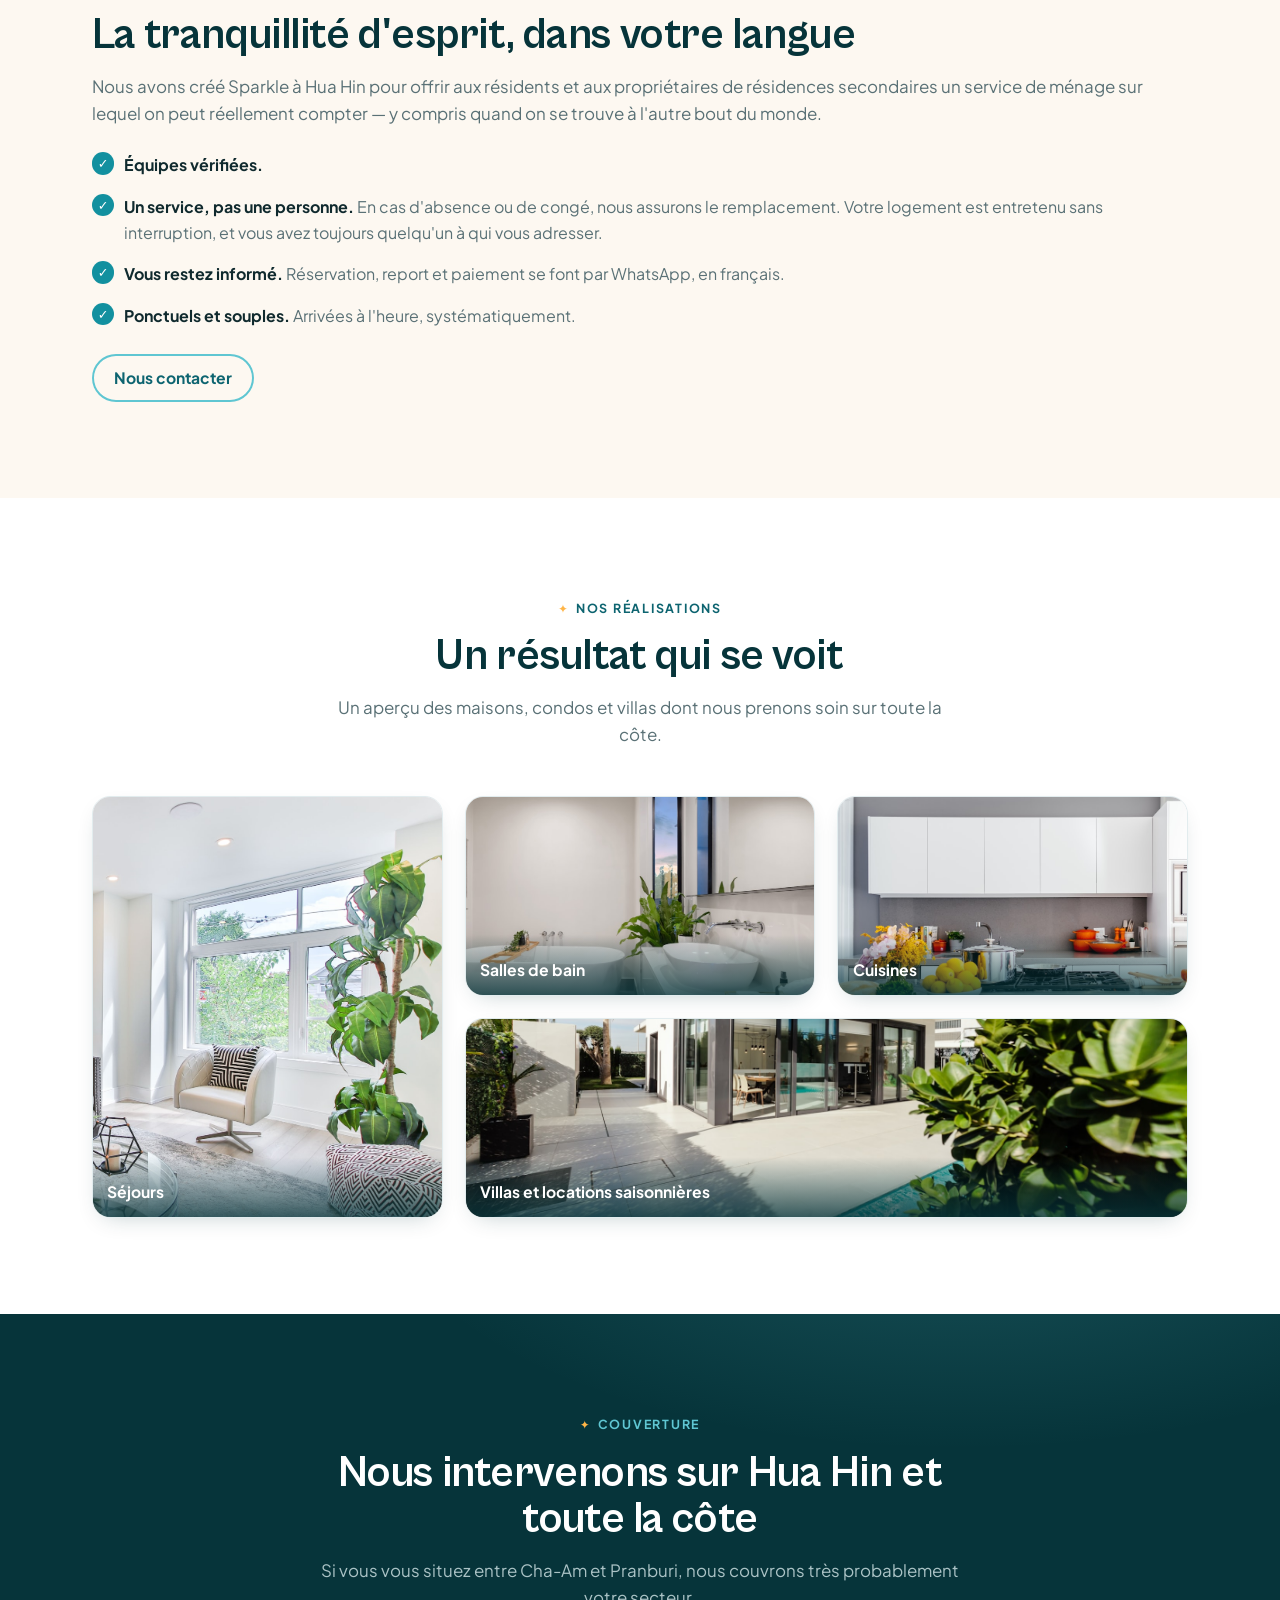
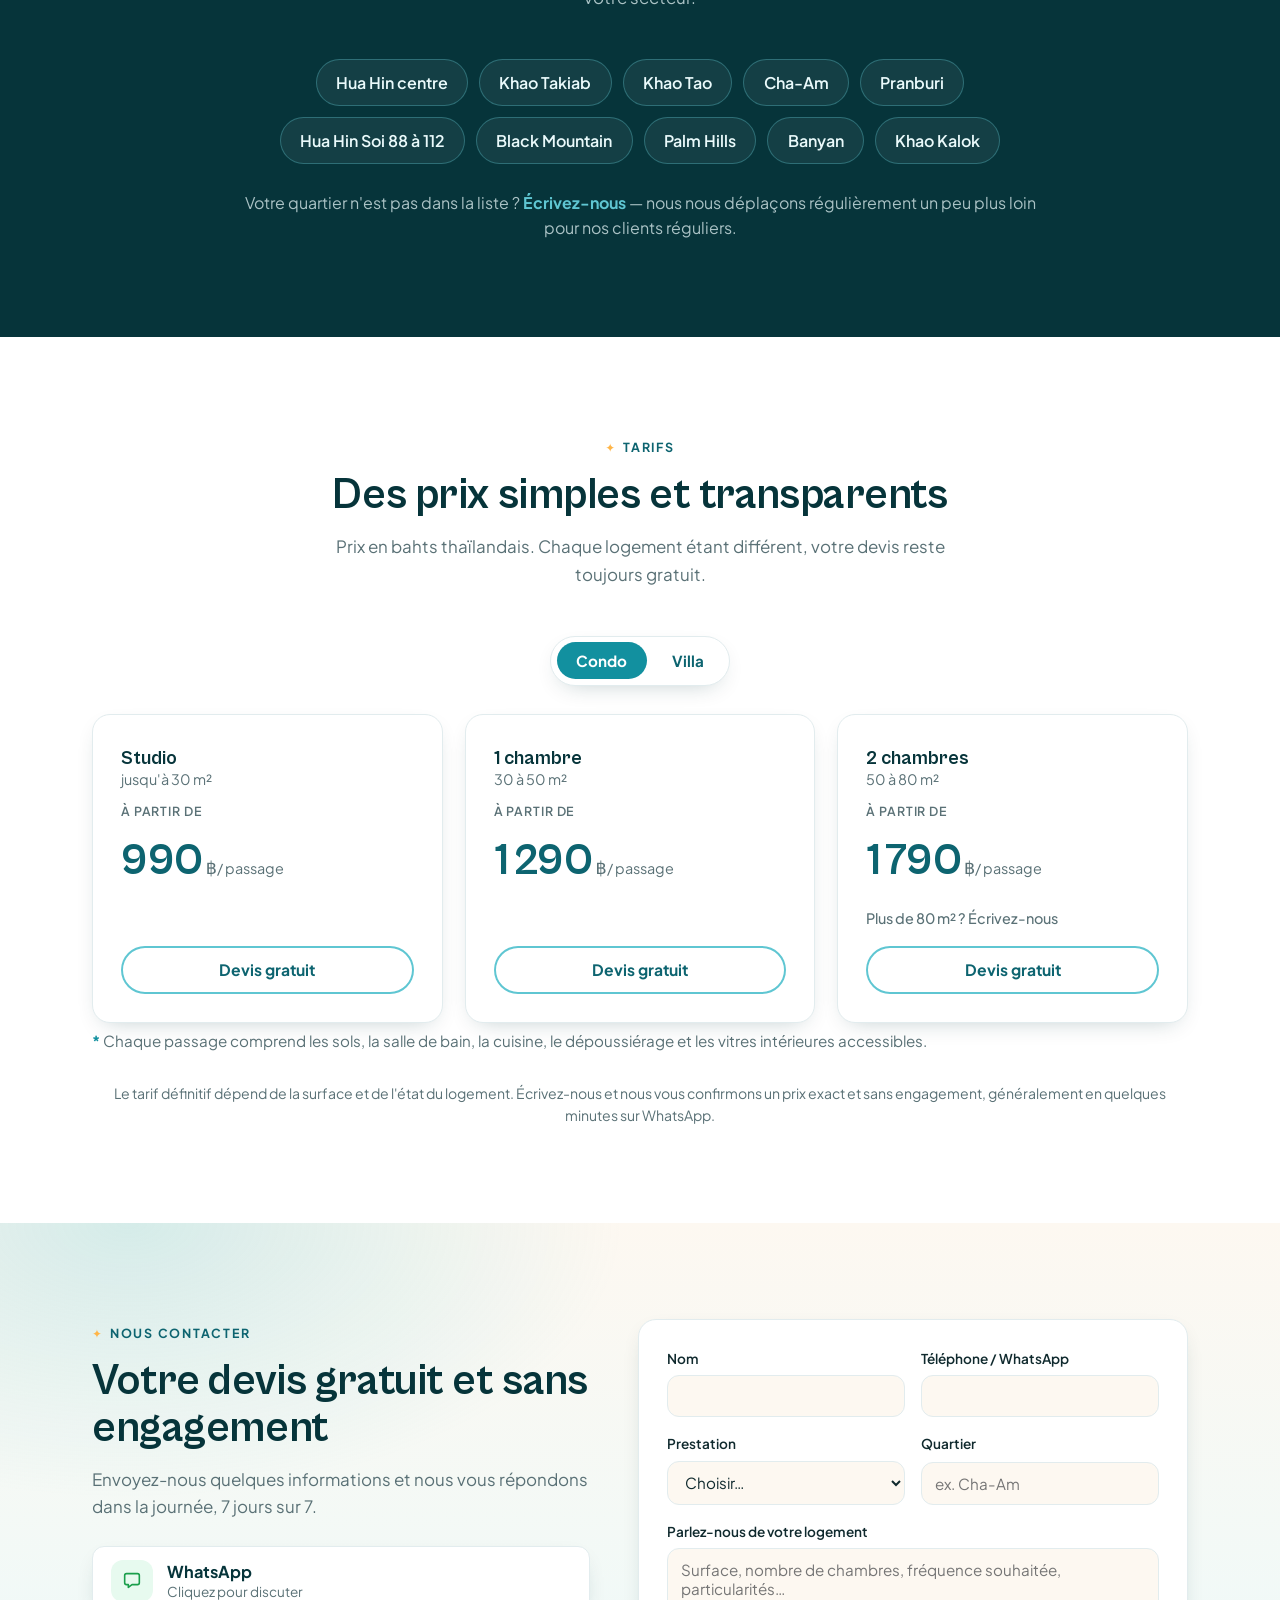
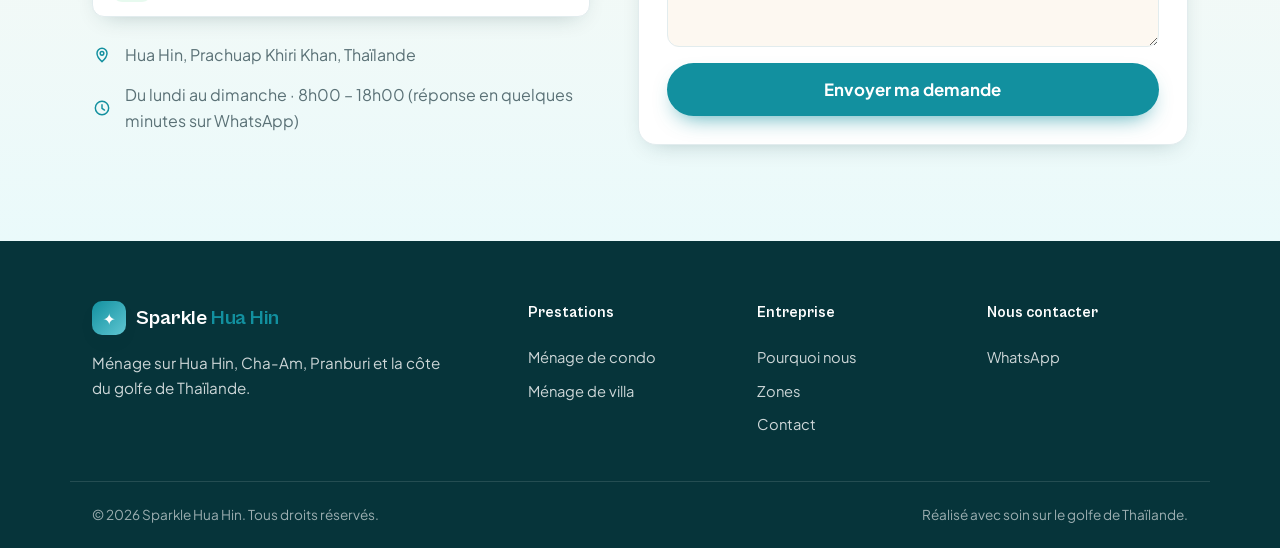
==== commit de1c1992: "content: hide the lone languages strip under the hero Only the languages line was left in the icon s" ====
--- a/fr/index.html
+++ b/fr/index.html
@@ -196,14 +196,16 @@
   </section>
 
   <!-- Trusted by / badges -->
+  <!-- Bande d'icônes masquée (10/2026) : il ne restait que la ligne des langues, déjà dite dans le hero. Pour la remettre : retirer ce commentaire et remplacer [[ et ]] par le commentaire HTML d'origine.
   <section class="badges">
     <div class="container badges-row">
-      <!-- Conciergerie masquée (10/2026) : on ne promeut que le ménage pour l'instant. À remettre tel quel.
+      [[ Conciergerie masquée (10/2026) : on ne promeut que le ménage pour l'instant. À remettre tel quel.
 <span><svg class="ico" aria-hidden="true"><use href="#i-key" /></svg> Service de garde de clés</span>
--->
+]]
       <span><svg class="ico" aria-hidden="true"><use href="#i-globe" /></svg> Français · English · ไทย · 中文</span>
     </div>
   </section>
+  -->
 
   <!-- Services -->
   <section class="section" id="services">
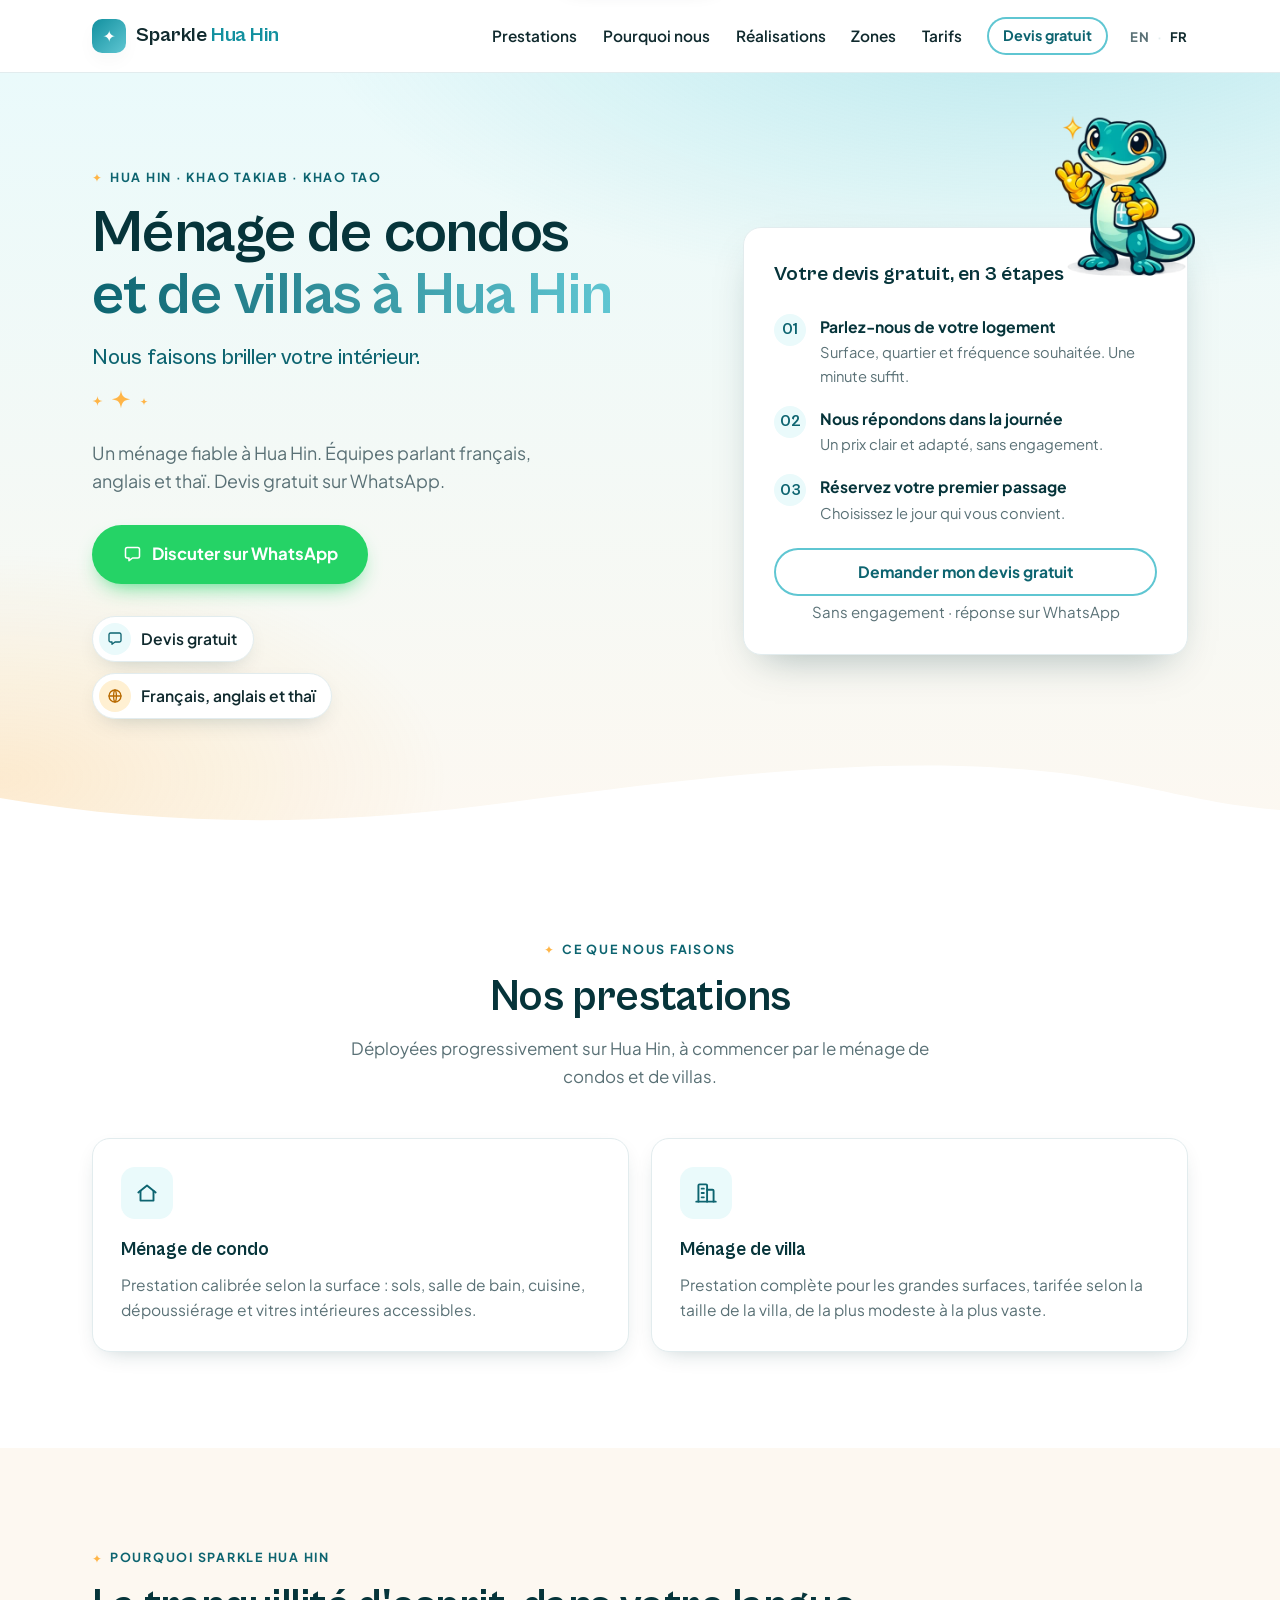
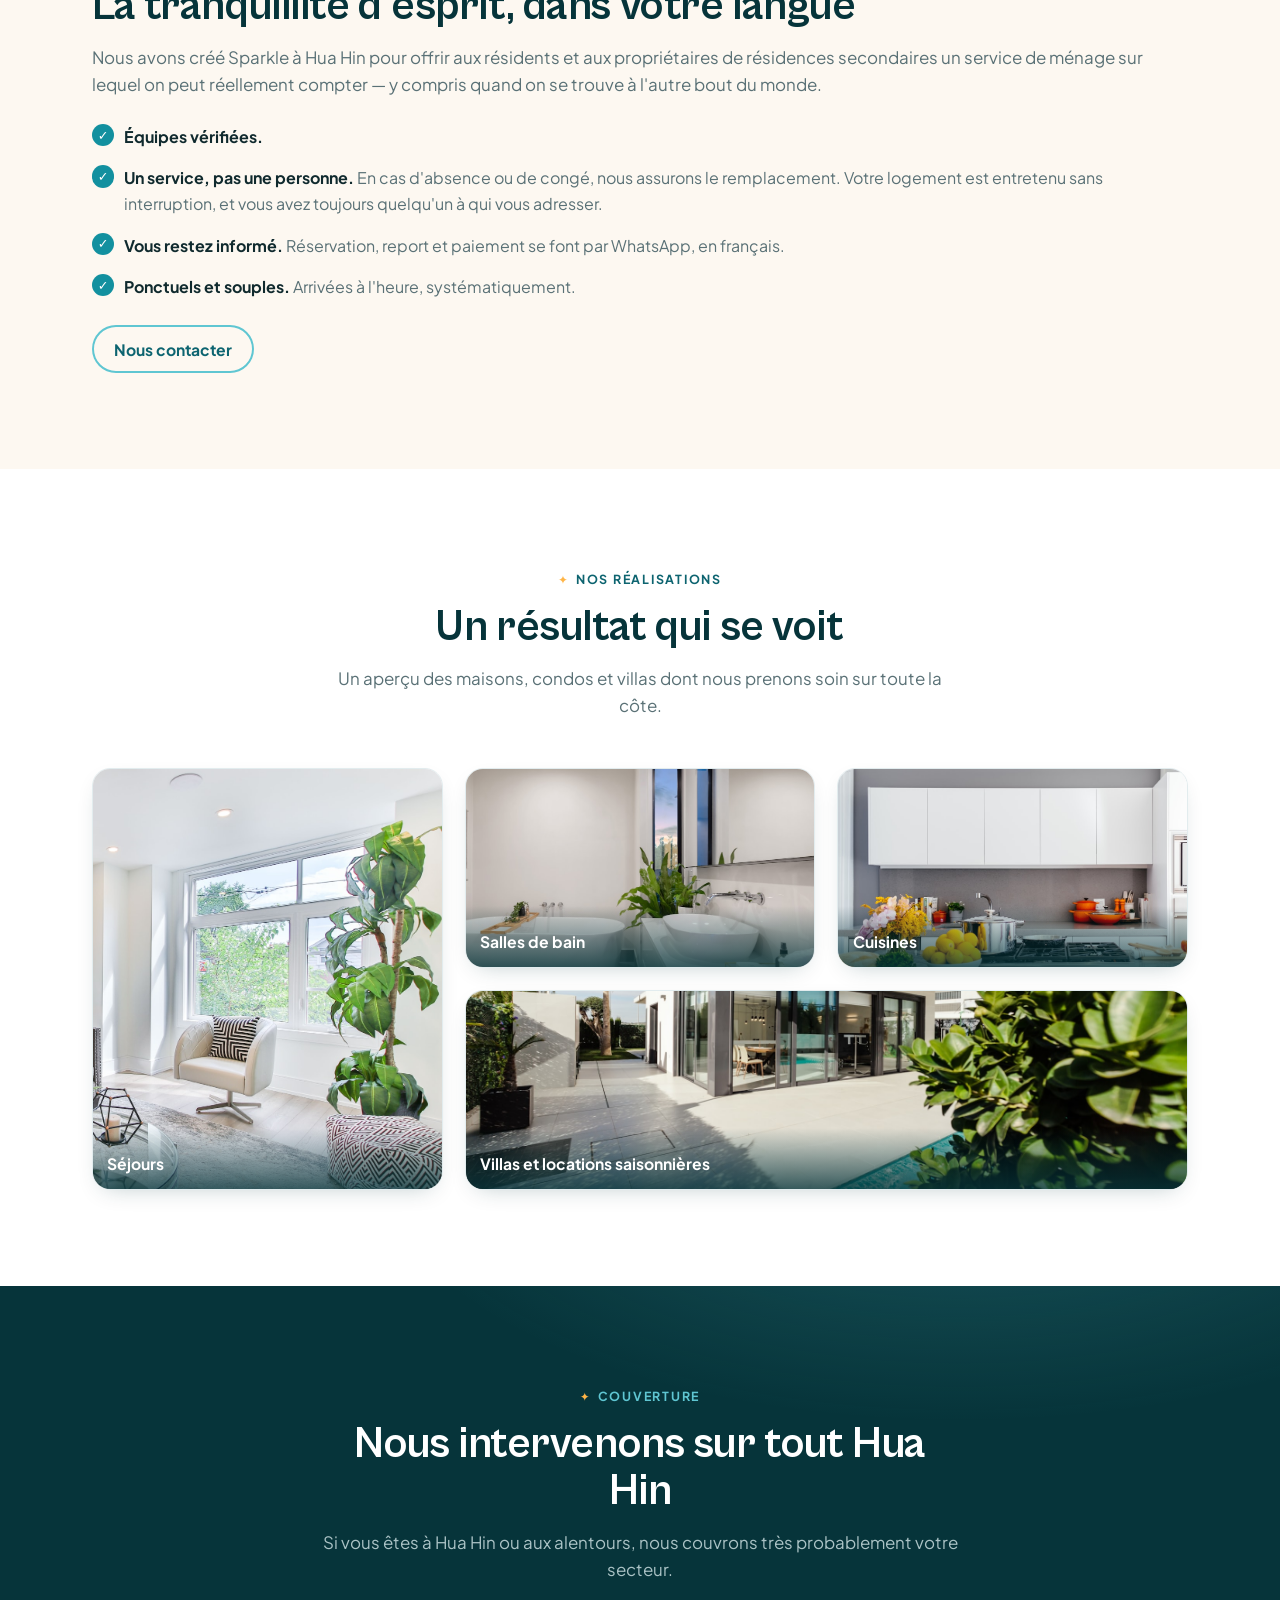
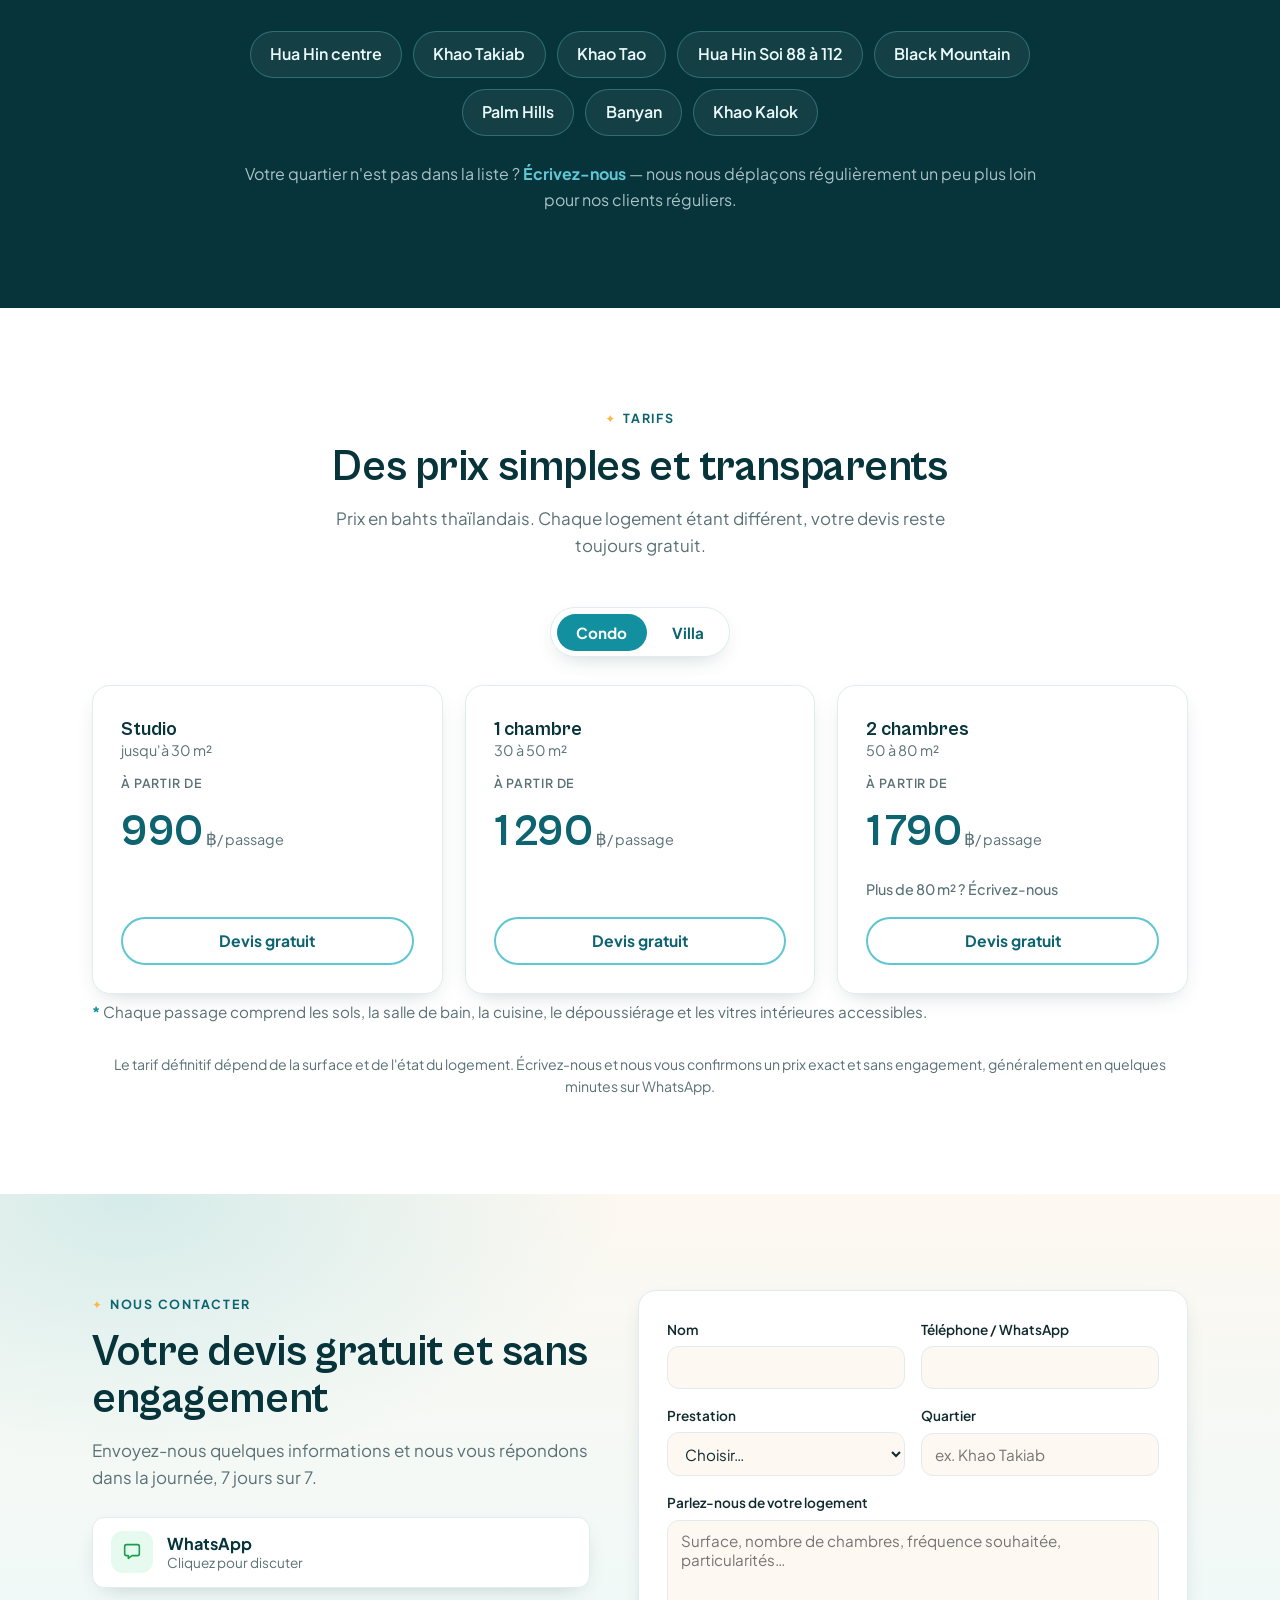
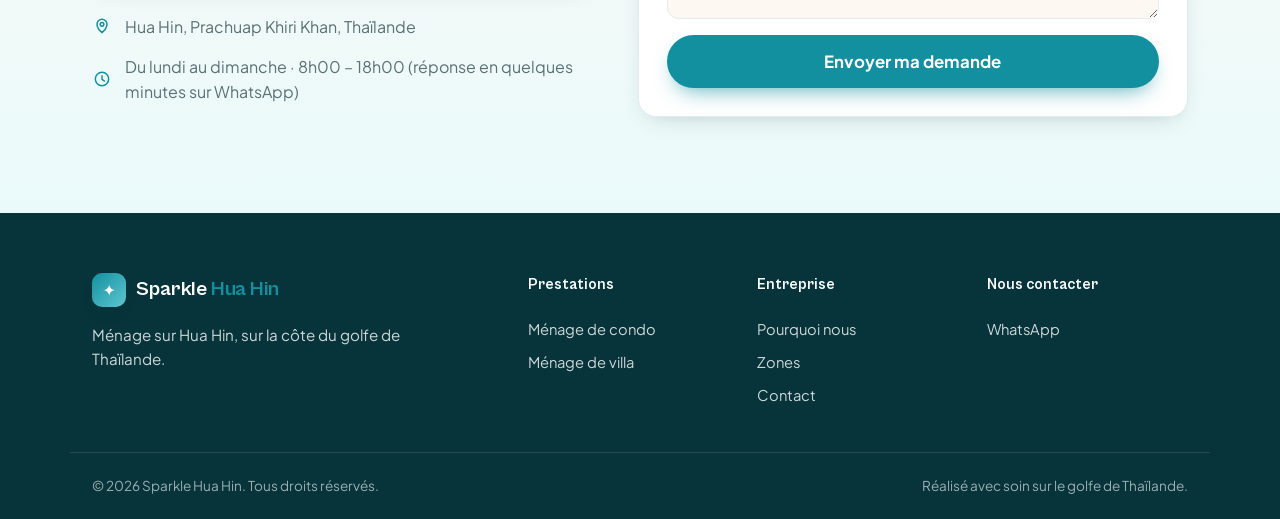
==== commit cff9e7f4: "content: Hua Hin only, no Chinese Drops Cha-Am and Pranburi from every page, meta description, JSON-" ====
--- a/fr/index.html
+++ b/fr/index.html
@@ -4,7 +4,7 @@
   <meta charset="UTF-8" />
   <meta name="viewport" content="width=device-width, initial-scale=1.0" />
   <title>Ménage à Hua Hin — Sparkle Hua Hin</title>
-  <meta name="description" content="Ménage de condos et villas à Hua Hin, Cha-Am et Pranburi. Équipes vérifiées, interlocuteur francophone. Devis gratuit sur WhatsApp." />
+  <meta name="description" content="Ménage de condos et villas à Hua Hin. Équipes vérifiées, interlocuteur francophone. Devis gratuit sur WhatsApp." />
   <link rel="canonical" href="https://sparklehuahin.com/fr/" />
   <link rel="alternate" hreflang="en" href="https://sparklehuahin.com/" />
   <link rel="alternate" hreflang="fr" href="https://sparklehuahin.com/fr/" />
@@ -16,19 +16,19 @@
   <meta property="og:site_name" content="Sparkle Hua Hin" />
   <meta property="og:url" content="https://sparklehuahin.com/fr/" />
   <meta property="og:title" content="Ménage à Hua Hin — Sparkle Hua Hin" />
-  <meta property="og:description" content="Ménage de condos et villas sur Hua Hin, Cha-Am et Pranburi. Équipes vérifiées, francophones. Devis gratuit sur WhatsApp." />
+  <meta property="og:description" content="Ménage de condos et villas à Hua Hin. Équipes vérifiées, francophones. Devis gratuit sur WhatsApp." />
   <meta property="og:image" content="https://sparklehuahin.com/assets/img/og-sparkle.jpg" />
   <meta property="og:image:width" content="1200" />
   <meta property="og:image:height" content="630" />
-  <meta property="og:image:alt" content="Sparkle Hua Hin — ménage de condos et de villas à Hua Hin, Cha-Am et Pranburi" />
+  <meta property="og:image:alt" content="Sparkle Hua Hin — ménage de condos et de villas à Hua Hin" />
   <meta property="og:locale" content="fr_FR" />
 
   <!-- Twitter / X -->
   <meta name="twitter:card" content="summary_large_image" />
   <meta name="twitter:title" content="Ménage à Hua Hin — Sparkle Hua Hin" />
-  <meta name="twitter:description" content="Ménage de condos et villas sur Hua Hin, Cha-Am et Pranburi. Équipes vérifiées, francophones. Devis gratuit sur WhatsApp." />
+  <meta name="twitter:description" content="Ménage de condos et villas à Hua Hin. Équipes vérifiées, francophones. Devis gratuit sur WhatsApp." />
   <meta name="twitter:image" content="https://sparklehuahin.com/assets/img/og-sparkle.jpg" />
-  <meta name="twitter:image:alt" content="Sparkle Hua Hin — ménage de condos et de villas à Hua Hin, Cha-Am et Pranburi" />
+  <meta name="twitter:image:alt" content="Sparkle Hua Hin — ménage de condos et de villas à Hua Hin" />
 
   <style>
     /* page-specific helpers (pricing tabs) */
@@ -77,7 +77,7 @@
     "url": "https://sparklehuahin.com/fr/",
     "inLanguage": "fr",
     "name": "Ménage à Hua Hin — Sparkle Hua Hin",
-    "description": "Ménage de condos et villas à Hua Hin, Cha-Am et Pranburi.",
+    "description": "Ménage de condos et villas à Hua Hin.",
     "primaryImageOfPage": {
       "@type": "ImageObject",
       "url": "https://sparklehuahin.com/assets/img/og-sparkle.jpg"
@@ -140,7 +140,7 @@
   <section class="hero">
     <div class="container hero-inner">
       <div class="hero-copy">
-        <p class="eyebrow">Hua Hin · Cha-Am · Pranburi · Khao Tao</p>
+        <p class="eyebrow">Hua Hin · Khao Takiab · Khao Tao</p>
         <h1>
           <span class="line"><span>Ménage de condos</span></span>
           <span class="line"><span class="hl">et de villas à Hua Hin</span></span>
@@ -154,8 +154,8 @@
           </svg>
         </span>
         <p class="lead">
-          Un ménage fiable à Hua Hin, Cha-Am et Pranburi. Équipes parlant
-          français, anglais, thaï et chinois. Devis gratuit sur WhatsApp.
+          Un ménage fiable à Hua Hin. Équipes parlant
+          français, anglais et thaï. Devis gratuit sur WhatsApp.
         </p>
         <div class="hero-actions">
           <a href="https://wa.me/66943325162?text=Bonjour%20Sparkle%20Hua%20Hin%2C%20je%20souhaiterais%20un%20devis%20pour%20du%20m%C3%A9nage." class="btn btn-lg btn-wa" target="_blank" rel="noopener">
@@ -164,7 +164,7 @@
         </div>
         <ul class="hero-trust">
           <li><svg class="ico" aria-hidden="true"><use href="#i-chat" /></svg> Devis gratuit</li>
-          <li><svg class="ico" aria-hidden="true"><use href="#i-globe" /></svg> Français, anglais, thaï et chinois</li>
+          <li><svg class="ico" aria-hidden="true"><use href="#i-globe" /></svg> Français, anglais et thaï</li>
         </ul>
       </div>
       <aside class="hero-card">
@@ -202,7 +202,7 @@
       [[ Conciergerie masquée (10/2026) : on ne promeut que le ménage pour l'instant. À remettre tel quel.
 <span><svg class="ico" aria-hidden="true"><use href="#i-key" /></svg> Service de garde de clés</span>
 ]]
-      <span><svg class="ico" aria-hidden="true"><use href="#i-globe" /></svg> Français · English · ไทย · 中文</span>
+      <span><svg class="ico" aria-hidden="true"><use href="#i-globe" /></svg> Français · English · ไทย</span>
     </div>
   </section>
   -->
@@ -302,16 +302,14 @@
     <div class="container">
       <div class="section-head">
         <p class="eyebrow">Couverture</p>
-        <h2>Nous intervenons sur Hua Hin et toute la côte</h2>
-        <p class="section-sub">Si vous vous situez entre Cha-Am et Pranburi, nous couvrons très probablement votre secteur.</p>
+        <h2>Nous intervenons sur tout Hua Hin</h2>
+        <p class="section-sub">Si vous êtes à Hua Hin ou aux alentours, nous couvrons très probablement votre secteur.</p>
       </div>
       <div class="areas-wrap">
         <ul class="areas-list">
           <li>Hua Hin centre</li>
           <li>Khao Takiab</li>
           <li>Khao Tao</li>
-          <li>Cha-Am</li>
-          <li>Pranburi</li>
           <li>Hua Hin Soi 88 à 112</li>
           <li>Black Mountain</li>
           <li>Palm Hills</li>
@@ -529,7 +527,7 @@
 --><option value="Other / not sure">Autre / je ne sais pas encore</option>
             </select>
           </label>
-          <label><span>Quartier</span><input type="text" name="area" autocomplete="address-level2" placeholder="ex. Cha-Am" required /></label>
+          <label><span>Quartier</span><input type="text" name="area" autocomplete="address-level2" placeholder="ex. Khao Takiab" required /></label>
         </div>
         <label><span>Parlez-nous de votre logement</span>
           <textarea name="message" rows="4" placeholder="Surface, nombre de chambres, fréquence souhaitée, particularités…"></textarea>
@@ -550,7 +548,7 @@
           <span class="brand-mark">✦</span>
           <span class="brand-text">Sparkle<span class="brand-accent"> Hua Hin</span></span>
         </a>
-        <p>Ménage sur Hua Hin, Cha-Am, Pranburi et la côte du golfe de Thaïlande.</p>
+        <p>Ménage sur Hua Hin, sur la côte du golfe de Thaïlande.</p>
       </div>
       <div class="footer-cols">
         <div>
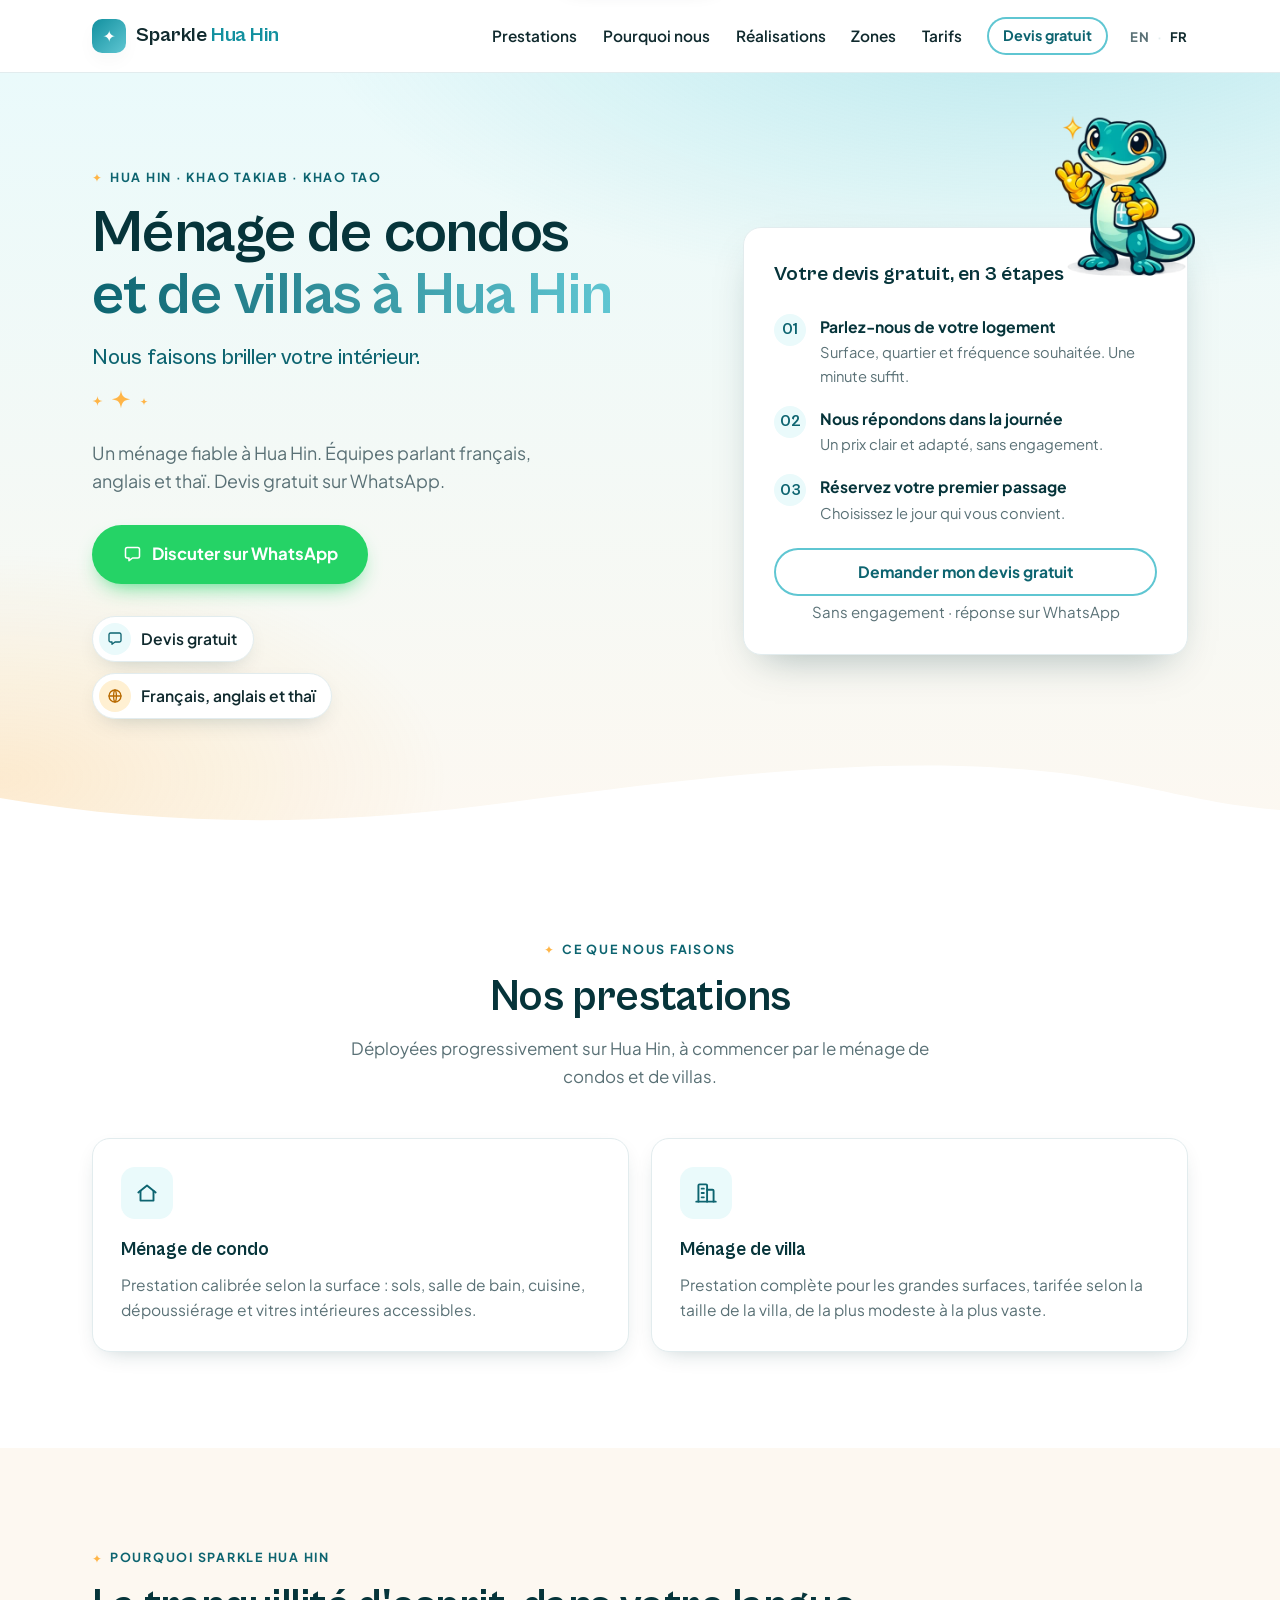
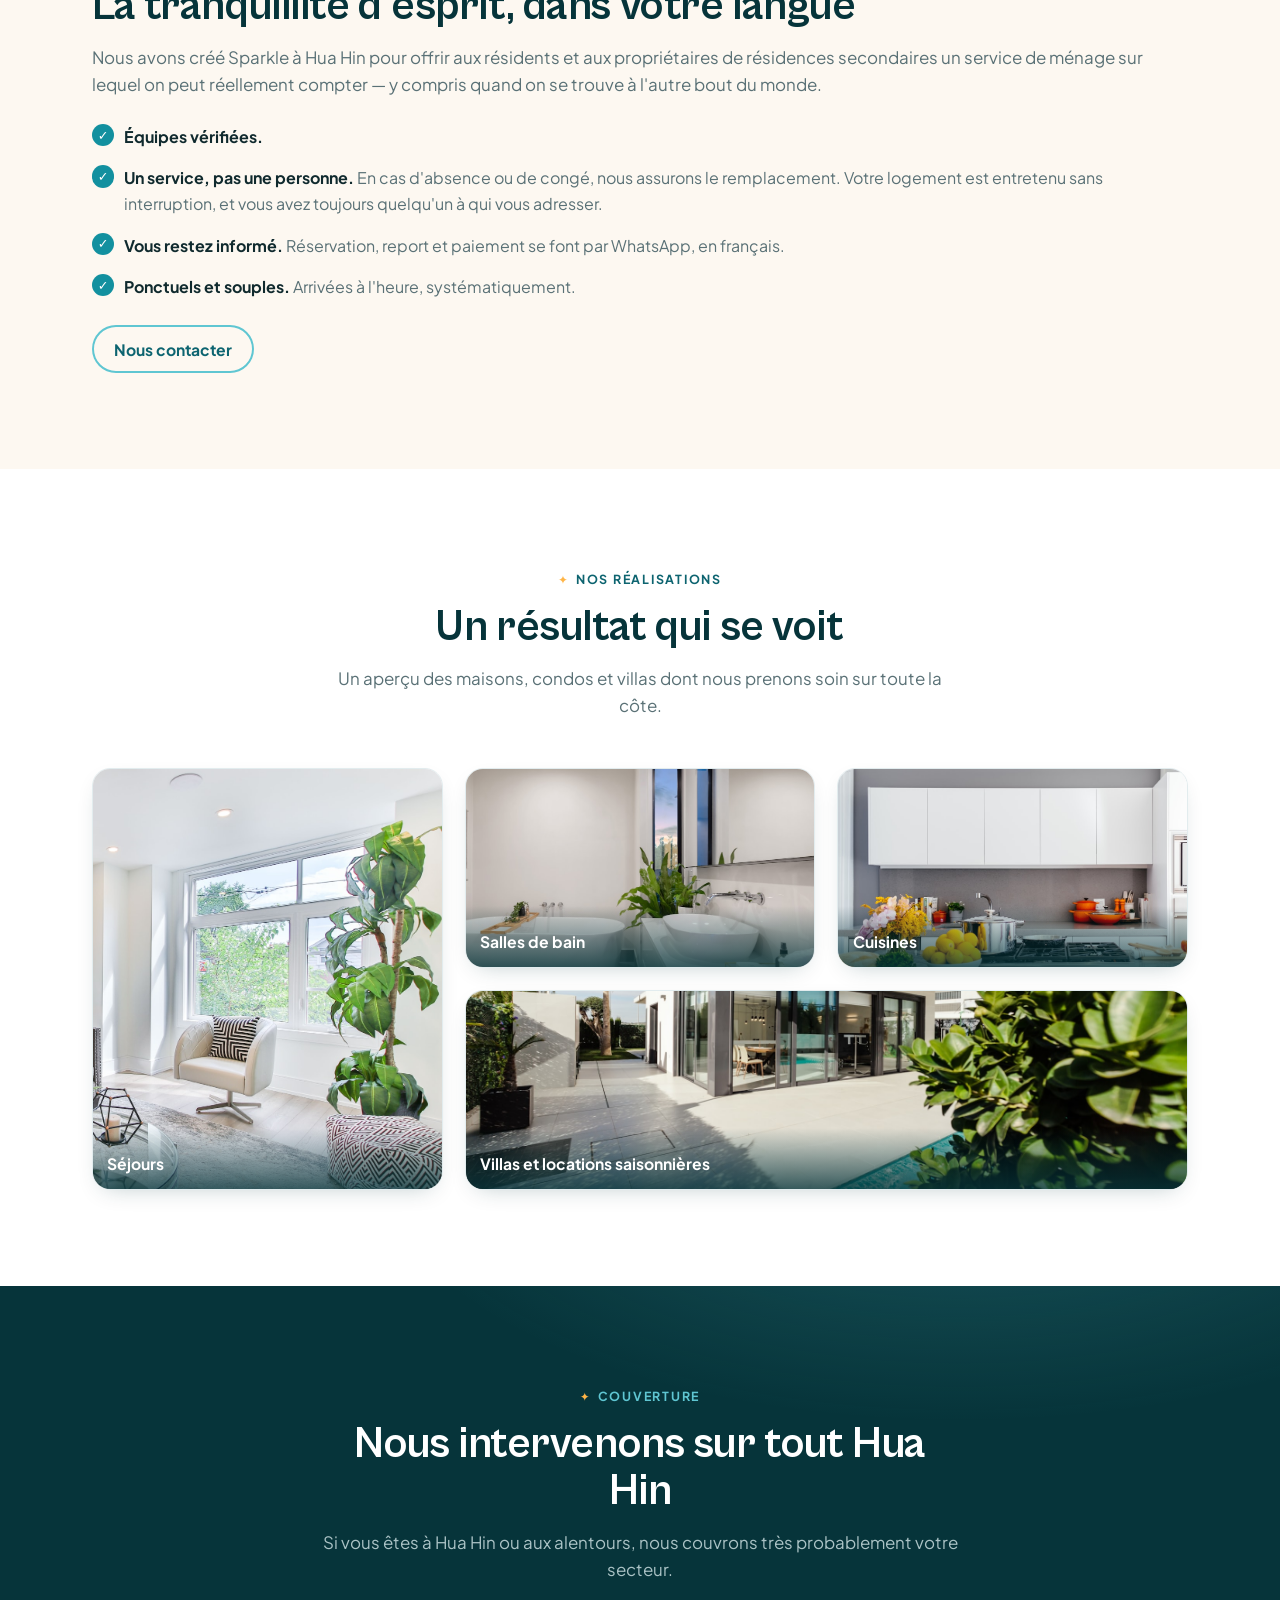
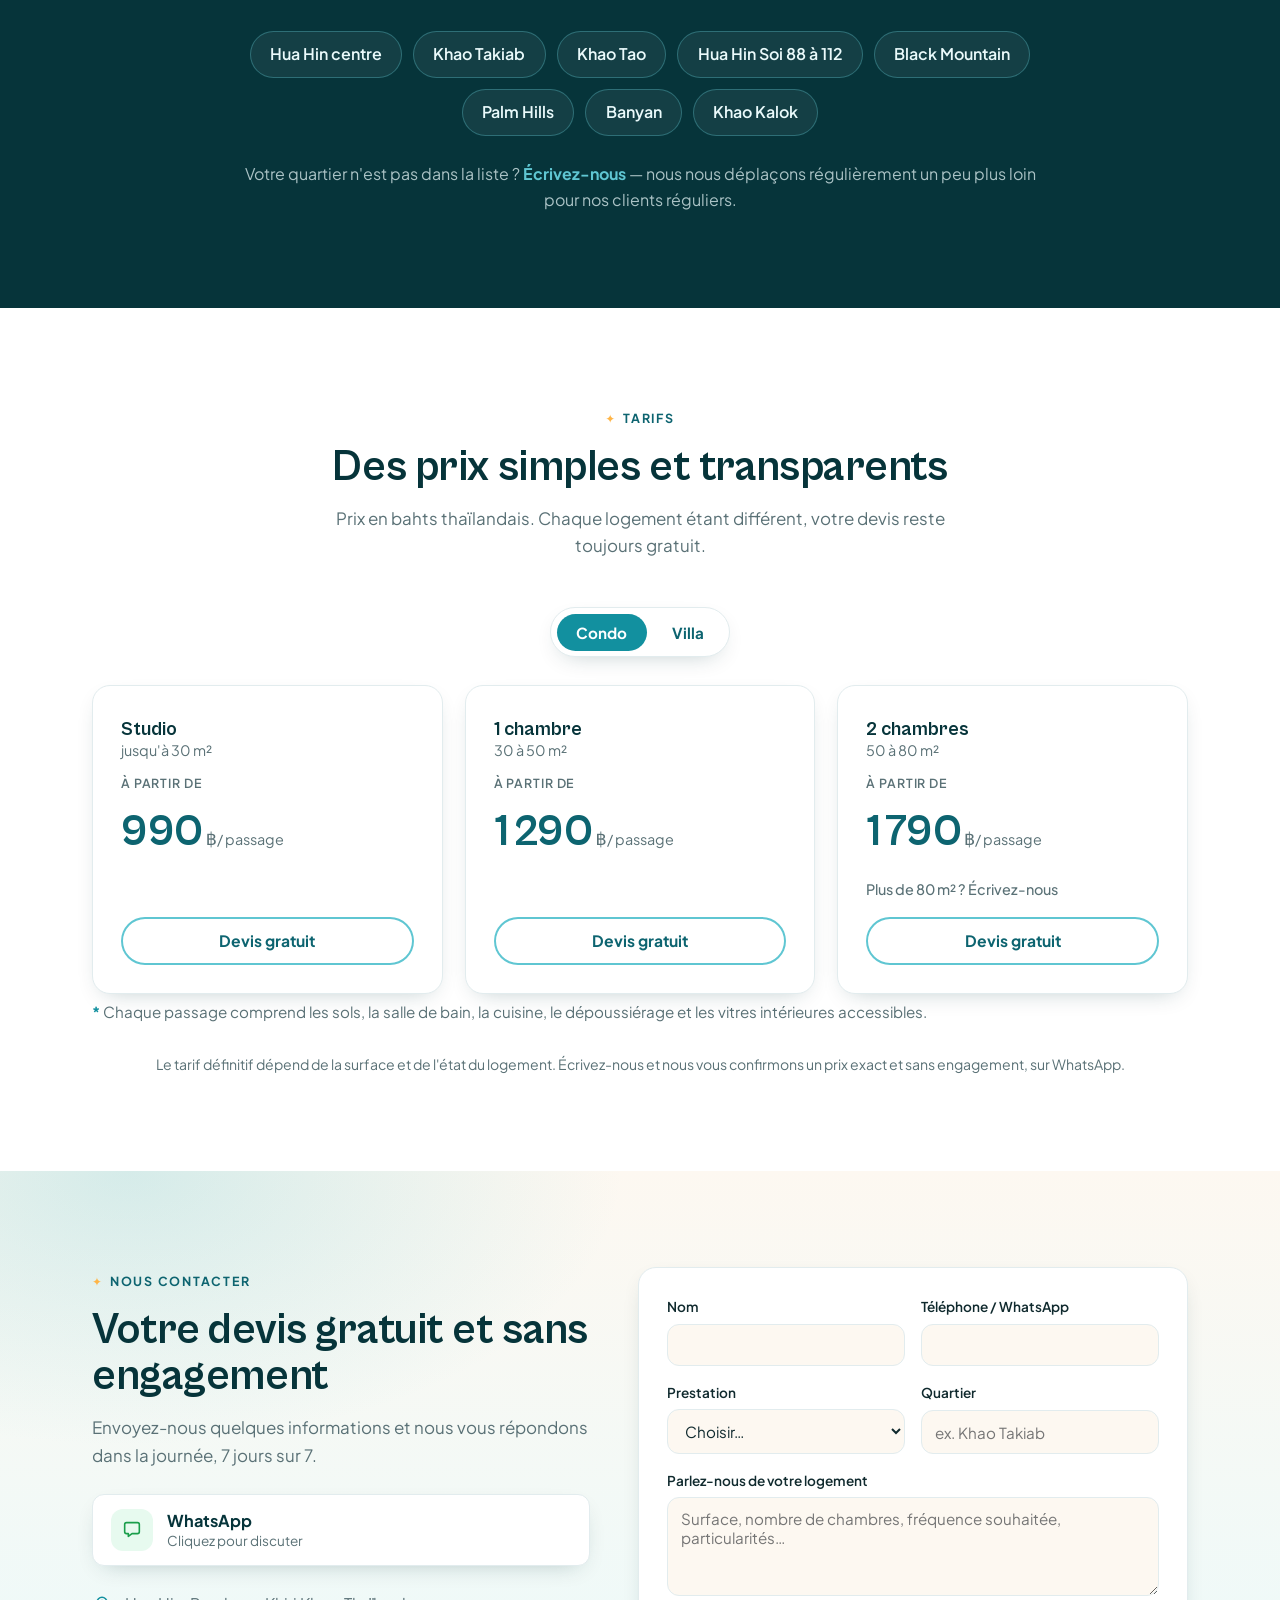
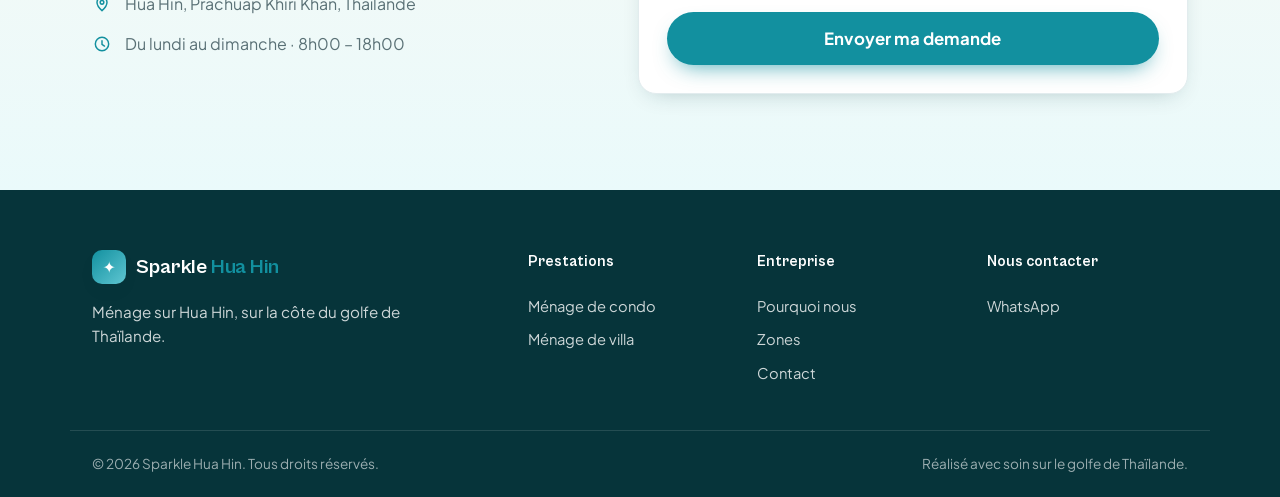
==== commit c677fb8a: "content: drop the "replies in minutes" promises Contact list, price footnote and the form error mess" ====
--- a/fr/index.html
+++ b/fr/index.html
@@ -434,7 +434,7 @@
 -->
       </div>
 
-      <p class="price-foot">Le tarif définitif dépend de la surface et de l'état du logement. Écrivez-nous et nous vous confirmons un prix exact et sans engagement, généralement en quelques minutes sur WhatsApp.</p>
+      <p class="price-foot">Le tarif définitif dépend de la surface et de l'état du logement. Écrivez-nous et nous vous confirmons un prix exact et sans engagement, sur WhatsApp.</p>
     </div>
   </section>
 
@@ -503,7 +503,7 @@
           <li><svg class="ico" aria-hidden="true"><use href="#i-mail" /></svg> <a href="mailto:hello@sparklehuahin.com">hello@sparklehuahin.com</a></li>
           -->
           <li><svg class="ico" aria-hidden="true"><use href="#i-pin" /></svg> Hua Hin, Prachuap Khiri Khan, Thaïlande</li>
-          <li><svg class="ico" aria-hidden="true"><use href="#i-clock" /></svg> Du lundi au dimanche · 8h00 – 18h00 (réponse en quelques minutes sur WhatsApp)</li>
+          <li><svg class="ico" aria-hidden="true"><use href="#i-clock" /></svg> Du lundi au dimanche · 8h00 – 18h00</li>
         </ul>
       </div>
       <form class="contact-form card" id="quote-form" data-contact-form>
